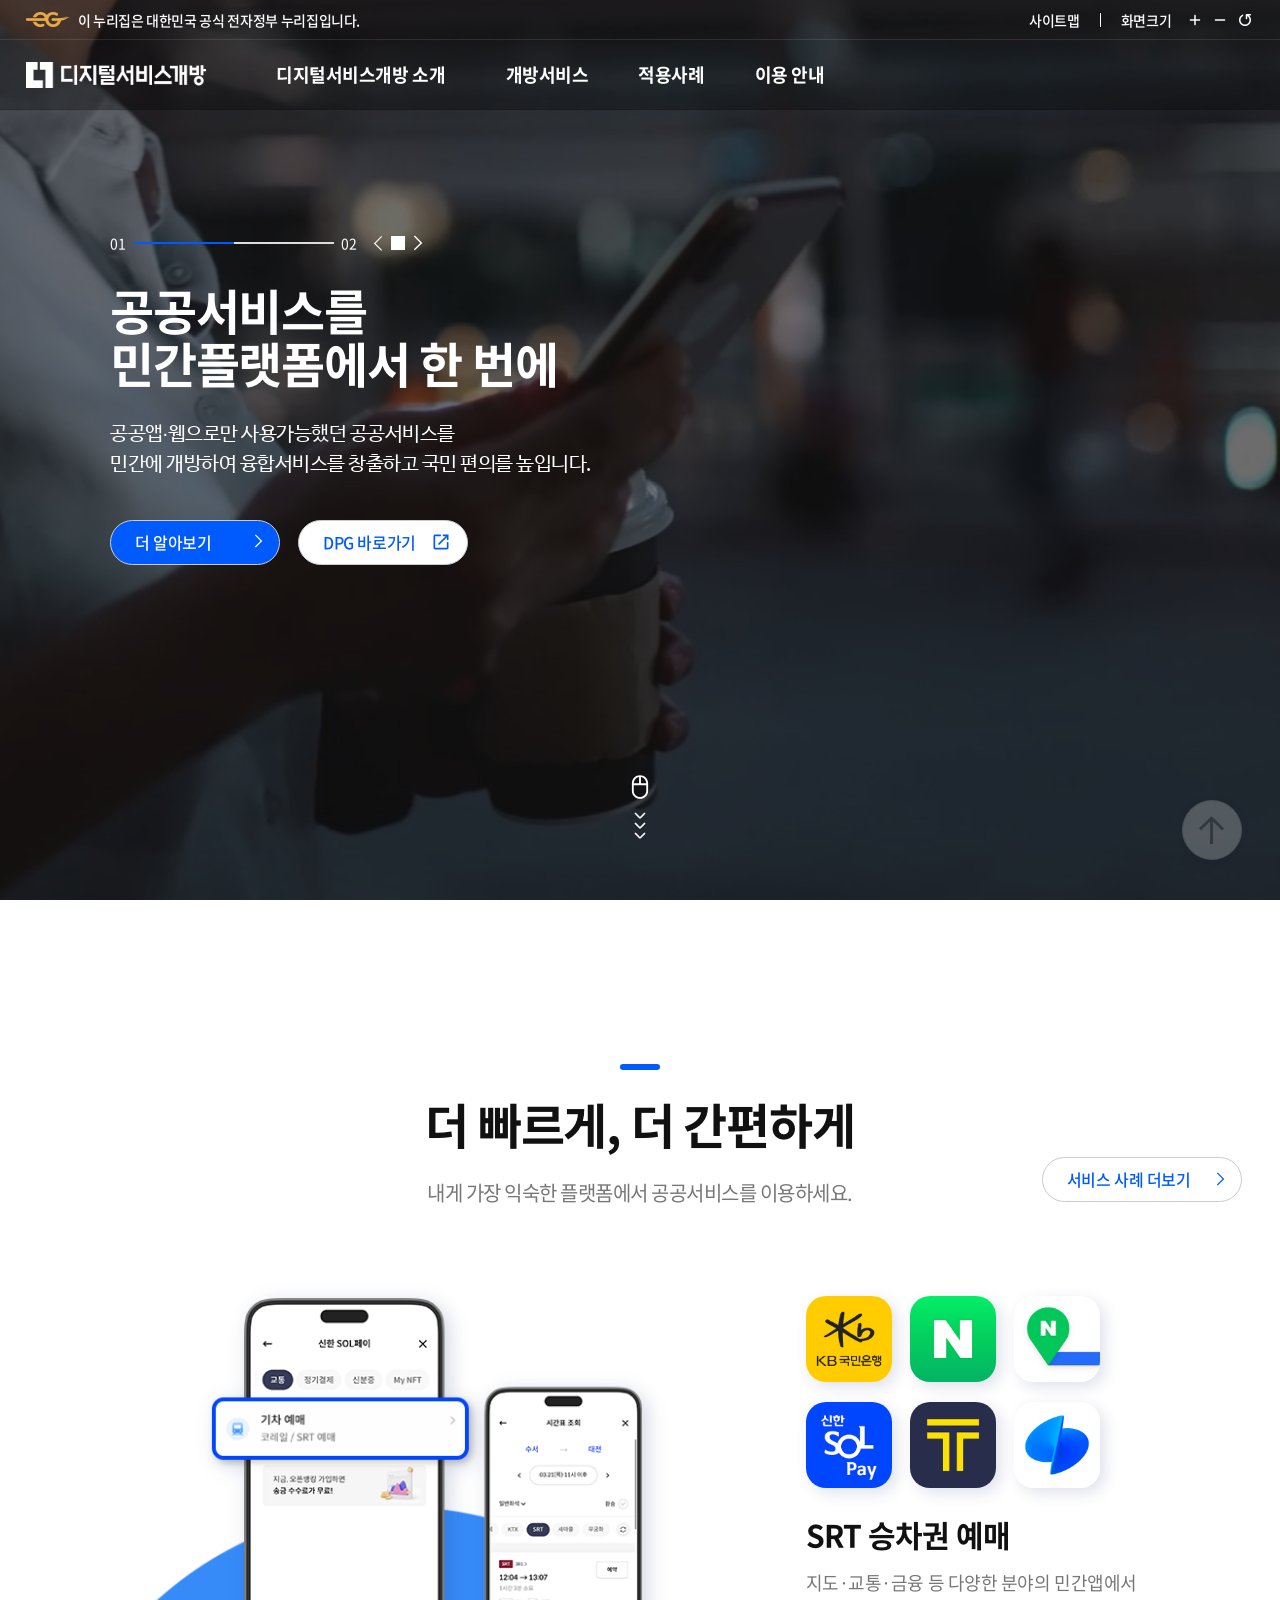
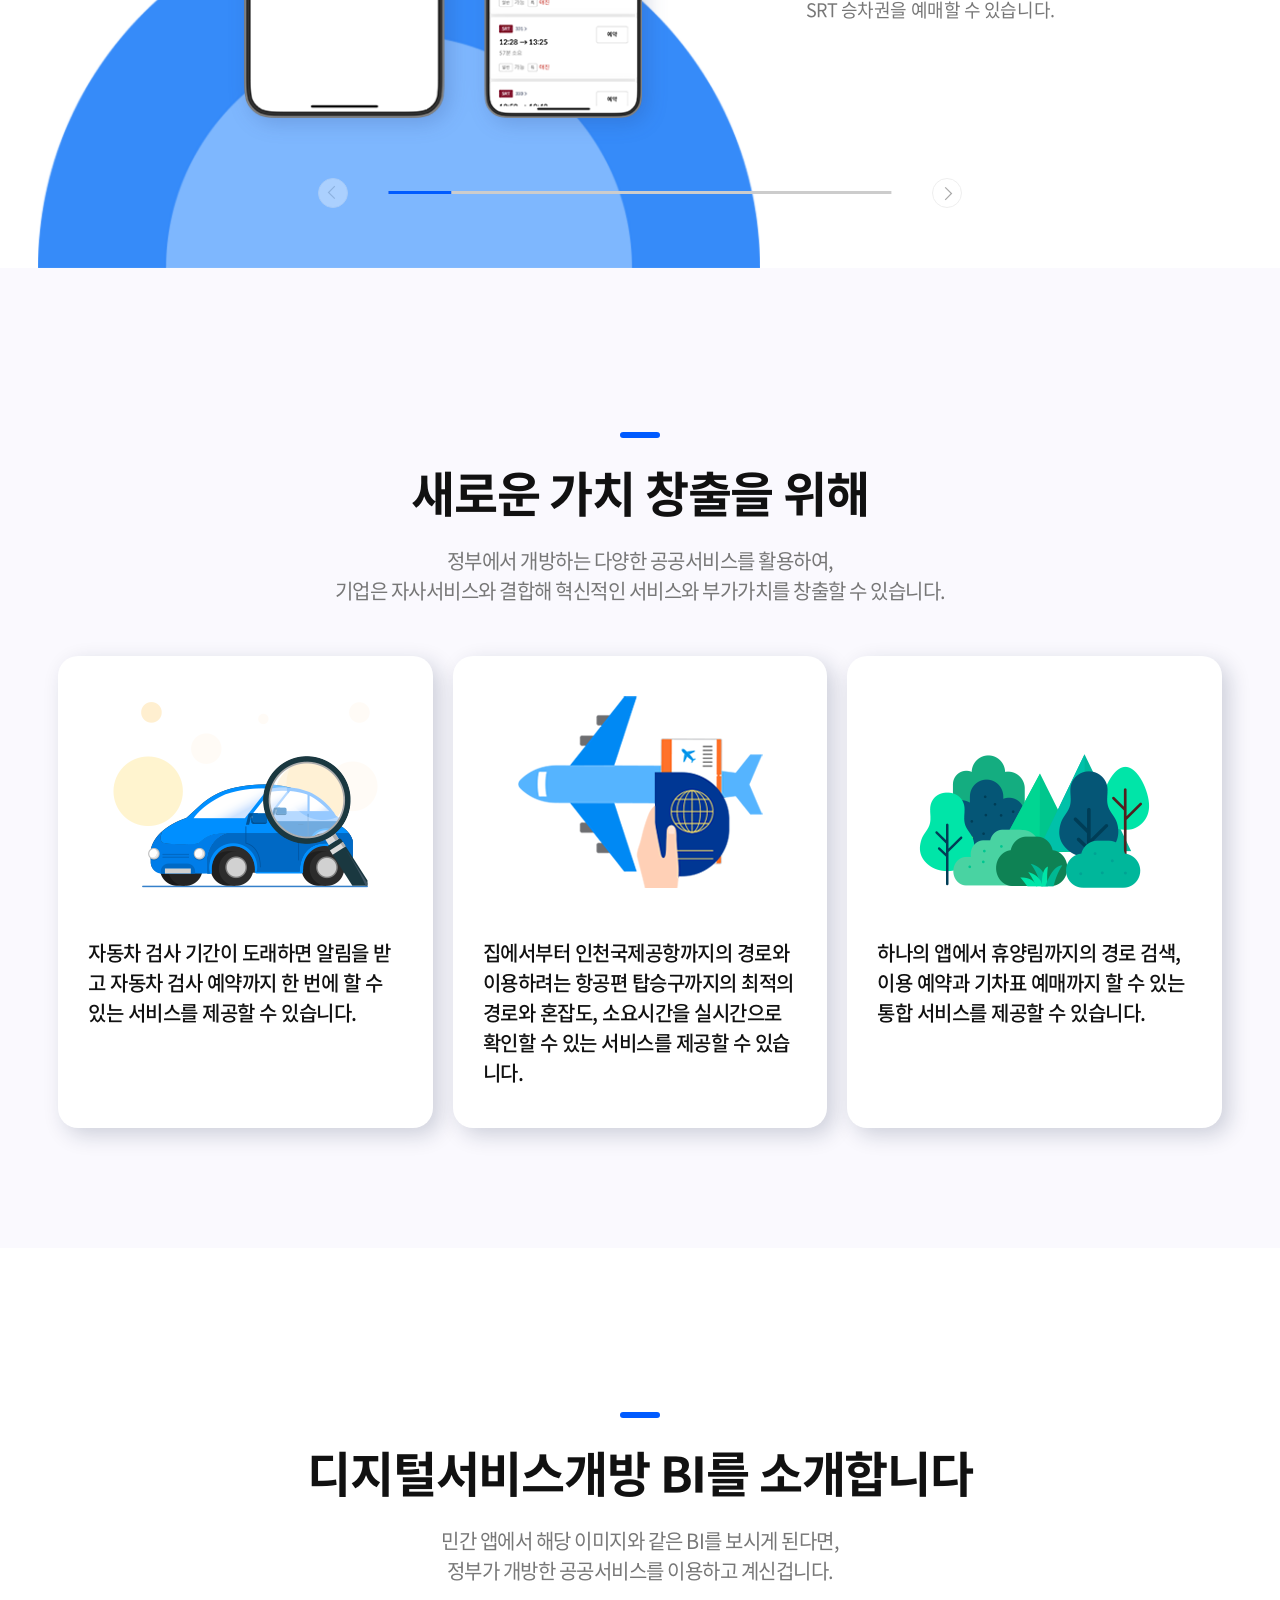
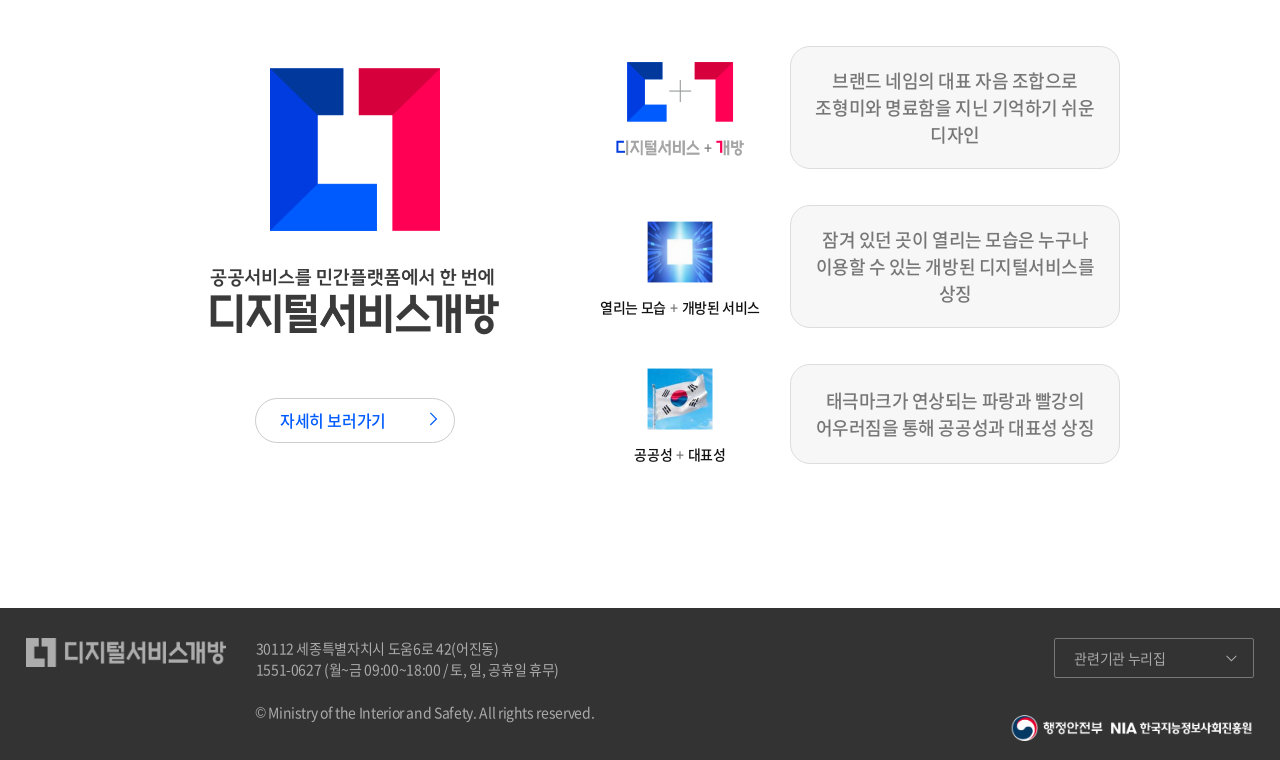
==== public/html/00_대외홍보포털_메인.html @ 91b24621 "2" ====
<!DOCTYPE html>
<html lang="ko">

<head>
    <meta charset="UTF-8" />
    <meta name="viewport" content="width=device-width, initial-scale=1.0,minimum-scale=1.0,maximum-scale=1.0,user-scalable=no" />
    <title>디지털서비스개방 메인</title>

    <!-- CSS -->
    <link rel="stylesheet" type="text/css" href="../css/swiper-5.4.3.css">
    <link rel="stylesheet" type="text/css" href="../css/aos.css">
    <link rel="stylesheet" type="text/css" href="../css/fontset.css" />
    <link rel="stylesheet" type="text/css" href="../css/base.css" />
    <link rel="stylesheet" type="text/css" href="../css/nav.css" />
    <link rel="stylesheet" type="text/css" href="../css/style.css" />
    <link rel="stylesheet" type="text/css" href="../css/layout.css" />
    <link rel="stylesheet" type="text/css" href="../css/main.css" />

    <!-- 파비콘 적용 -->
    <link rel="apple-touch-icon" sizes="57x57" href="../img/favicon/apple-icon-57x57.png">
    <link rel="apple-touch-icon" sizes="60x60" href="../img/favicon/apple-icon-60x60.png">
    <link rel="apple-touch-icon" sizes="72x72" href="../img/favicon/apple-icon-72x72.png">
    <link rel="apple-touch-icon" sizes="76x76" href="../img/favicon/apple-icon-76x76.png">
    <link rel="apple-touch-icon" sizes="114x114" href="../img/favicon/apple-icon-114x114.png">
    <link rel="apple-touch-icon" sizes="120x120" href="../img/favicon/apple-icon-120x120.png">
    <link rel="apple-touch-icon" sizes="144x144" href="../img/favicon/apple-icon-144x144.png">
    <link rel="apple-touch-icon" sizes="152x152" href="../img/favicon/apple-icon-152x152.png">
    <link rel="apple-touch-icon" sizes="180x180" href="../img/favicon/apple-icon-180x180.png">
    <link rel="icon" type="image/png" sizes="192x192" href="../img/favicon/android-icon-192x192.png">
    <link rel="icon" type="image/png" sizes="32x32" href="../img/favicon/favicon-32x32.png">
    <link rel="icon" type="image/png" sizes="96x96" href="../img/favicon/favicon-96x96.png">
    <link rel="icon" type="image/png" sizes="16x16" href="../img/favicon/favicon-16x16.png">
    <link rel="manifest" href="../img/favicon//manifest.json">
    <meta name="msapplication-TileColor" content="#ffffff">
    <meta name="msapplication-TileImage" content="../img/favicon/ms-icon-144x144.png">
    <meta name="theme-color" content="#ffffff">

    <!-- JS -->
    <script src="../js/jquery-3.6.3/jquery.min.js"></script>
    <script src="../js/swiper-5.4.3.min.js"></script>
    <script src="https://www.youtube.com/iframe_api"></script>
    <script src="../js/aos.js"></script>
    <script src="../js/nav.js"></script>
    <script src="../js/app.js"></script>
    <script src="../js/service.js"></script>
</head>

<body>
    <div id="wrapper" class="wrapper">
        <!-- 바로가기 메뉴 -->
        <nav id="skip"></nav>
        <!-- 헤더 GNB -->
        <header id="header" class="header main_header"></header>
        <!-- 본문 콘텐츠 시작 -->
        <main id="page_main" class="page_main">
            <div id="content" class="content">
                <!-- 메인 비주얼 영역 -->
                <section class="section main_visual" id="main_visual">
                    <h1 class="sr_only">메인 비주얼 영역</h1>

                    <div class="swiper swiper_main_visual">
                        <!-- 모든 슬라이드 삽입 문구가 같을 경우 -->
                        <div class="inner main_visual_inner">
                            <article>
                                <h2>공공서비스를 <br>민간플랫폼에서 한 번에</h2>
                                <p>공공앱∙웹으로만 사용가능했던 공공서비스를<br>민간에 개방하여 융합서비스를 창출하고 <br class="block_480"> 국민 편의를 높입니다.</p>
                                <div class="wrap_btn">
                                    <a href="01_디지털서비스개방소개_정책소개.html" target="_self" class="btn_action filled_brand_lined link_in_white" title="디지털서비스개방 정책 소개 페이지로 이동">더 알아보기</a>
                                    <a href="https://dpg.go.kr/DPG/main/index.do" target="_blank" class="btn_action filled_white_lined link_out_blue" title="새 창 열림- 디지털플랫폼정부위원회 누리집으로 외부 이동">DPG 바로가기</a>
                                </div>
                                <!-- 슬라이드 자동재생, 일시정지 버튼 -->
                                <div class="slide_controller">
                                    <div class="controller_btns">
                                        <div class="controller_btn_item controller_box_state">
                                            <span class="swiper-pagination-current">01</span>
                                            <div class="swiper-pagination"></div>
                                            <span class="swiper-pagination-total">02</span>
                                        </div>
                                        <div class="controller_btn_item controller_box_btn">
                                            <button type="button" class="controller_btn_prev" title="슬라이드 이전 보기"></button>
                                            <button type="button" id="controller_btn_play" class="controller_btn_play" title="슬라이드 재생"></button>
                                            <button type="button" id="controller_btn_pause" class="controller_btn_pause" title="슬라이드 일시정지"></button>
                                            <button type="button" class="controller_btn_next" title="슬라이드 다음 보기"></button>
                                        </div>
                                    </div>
                                    <button type="button" class="swiper-button-next" title="슬라이드 다음 보기"></button>
                                    <button type="button" class="swiper-button-prev" title="슬라이드 이전 보기"></button>
                                </div>
                            </article>
                        </div>
                        <div class="swiper-container">
                            <div class="swiper-wrapper">
                                <div class="swiper-slide" data-swiper-autoplay="16230">
                                    <div class="slide_inner">
                                        <!-- <video class="video" data-autoplay src="https://ak.picdn.net/shutterstock/videos/1052687960/preview/stock-footage-beautiful-gold-shimmering-particles-with-lens-flare-on-black-background-in-slow-motion-d.webm" autoplay loop muted playsinline poster="../img/main/bg_main_visual_01.png"></video> -->
                                        <video class="video none_768" data-autoplay src="../img/video/main_video_03.mp4" autoplay loop muted playsinline poster="../img/main/bg_main_visual_01.png"></video>
                                        <video class="video block_768" data-autoplay src="../img/video/main_mobile_03.mp4" autoplay loop muted playsinline poster="../img/main/bg_main_visual_m_01.png"></video>
                                    </div>
                                </div>
                                <div class="swiper-slide" data-swiper-autoplay="5000">
                                    <div class="slide_inner">
                                        <div class="inner">
                                            <article class="sub_text">
                                                <div>
                                                    <h2>23. 6. 27. (화)</h2>
                                                    <h3>선도서비스 개통식 SRT 수서역사</h3>
                                                </div>
                                            </article>
                                            <div class="wrap_img">
                                                <img src="../img/main/bg_main_visual_02.png" alt="">
                                            </div>
                                        </div>
                                    </div>
                                </div>
                                <!-- <div class="swiper-slide" data-swiper-autoplay="18500">
                                        <div class="slide_inner">
                                                <video class="video none_768" data-autoplay src="../img/video/main_video_01.mp4" autoplay loop muted playsinline poster="../img/main/bg_main_visual_03.png"></video>
                                                <video class="video block_768" data-autoplay src="../img/video/main_mobile_01.mp4" autoplay loop muted playsinline poster="../img/main/bg_main_visual_m_03.png"></video>
                                        </div>
                                </div> -->
                            </div>
                        </div>
                        <!-- 페이지 아래로 이동 버튼 -->
                        <div class="scroll_down">
                            <a class="scroll_down_btn" href="#section_app" title="페이지 아래로 이동">
                                <div class="scroll_motion_frame">
                                    <div class="scroll_mouse"></div>
                                    <div class="arrow_move">
                                        <span></span>
                                        <span></span>
                                        <span></span>
                                    </div>
                                </div>
                            </a>
                        </div>
                    </div>
                </section>
                <!-- 최신적용사례 소개 영역 -->
                <section id="section_app" class="section_app">
                    <div class="inner" data-aos="fade-up">
                        <div class="wrap_section_title">
                            <div class="wrap_title_text">
                                <h4>더 빠르게, 더 간편하게</h4>
                                <p>내게 가장 익숙한 플랫폼에서 공공서비스를 이용하세요.</p>
                            </div>
                            <a href="03_적용사례_서비스별 사례_KTX승차권 예매.html" target="_self" class="btn_action filled_white_lined link_in_blue" title="서비스 사례 소개 페이지로 이동">서비스 사례 더보기</a>
                        </div>
                        <div class="wrap_section_contents">
                            <div class="swiper swiper_main_contents01">
                                <div class="swiper-wrapper">
                                    <!-- SRT 승차권 예매 -->
                                    <div class="swiper-slide slide_con01">
                                        <article>
                                            <div class="wrap_txt">
                                                <div class="logo_group multiple_3col">
                                                    <div class="wrap_app_logo">
                                                        <img src="../img/app_logo/app_kbstarbank.png" alt="KB스타뱅킹 앱 로고">
                                                    </div>
                                                    <div class="wrap_app_logo">
                                                        <img src="../img/app_logo/app_naver.png" alt="네이버 앱 로고">
                                                    </div>
                                                    <div class="wrap_app_logo">
                                                        <img src="../img/app_logo/app_navermap.png" alt="네이버 지도 앱 로고">
                                                    </div>
                                                    <div class="wrap_app_logo">
                                                        <img src="../img/app_logo/app_shinhansolpay.png" alt="신한SOL페이 앱 로고">
                                                    </div>
                                                    <div class="wrap_app_logo">
                                                        <img src="../img/app_logo/app_kakaot.png" alt="카카오 T 앱 로고">
                                                    </div>
                                                    <div class="wrap_app_logo">
                                                        <img src="../img/app_logo/app_toss.png" alt="토스 앱 로고">
                                                    </div>
                                                </div>
                                                <h5>SRT 승차권 예매</h5>
                                                <p>지도·교통·금융 등 다양한 분야의 민간앱에서 <br /> SRT 승차권을 예매할 수 있습니다.</p>
                                                <!-- <a href="03_적용사례_서비스별 사례_SRT승차권 예매.html" target="_self" id="btn_to_srt_shsol" class="btn_action filled_brand link_in_white only_pc" title="SRT 승차권 예매 서비스 사례 소개 페이지로 이동">상세히 알아보기</a> -->
                                            </div>
                                            <div class="wrap_img">
                                                <div class="img_wrap_box">
                                                    <img src="../img/main/app_shsol.png" alt="모바일 신한SOL페이 앱에서 기차 예매 메뉴를 클릭하여 SRT를 예약하는 과정의 화면 스크린샷 이미지입니다">
                                                </div>
                                                <!-- <a href="03_적용사례_서비스별 사례_SRT승차권 예매.html" target="_self" id="mo_btn_to_srt_shsol" class="btn_action filled_brand link_in_white only_mob" title="SRT 승차권 예매 서비스 사례 소개 페이지로 이동">상세히 알아보기</a> -->
                                            </div>
                                        </article>
                                    </div>
                                    <!-- 자동차 검사 예약 -->
                                    <div class="swiper-slide slide_con05">
                                        <article>
                                            <div class="wrap_txt">
                                                <div class="logo_group multiple_3col">
                                                    <div class="wrap_app_logo">
                                                        <img src="../img/app_logo/app_kbstarbank.png" alt="KB스타뱅킹 앱 로고">
                                                    </div>
                                                    <div class="wrap_app_logo">
                                                        <img src="../img/app_logo/app_naver.png" alt="네이버 앱 로고">
                                                    </div>
                                                    <div class="wrap_app_logo">
                                                        <img src="../img/app_logo/app_navermap.png" alt="네이버 지도 앱 로고">
                                                    </div>
                                                    <div class="wrap_app_logo">
                                                        <img src="../img/app_logo/app_shinhanmycar.png" alt="신한 마이카 앱 로고">
                                                    </div>
                                                    <div class="wrap_app_logo">
                                                        <img src="../img/app_logo/app_kakaot.png" alt="카카오 T 앱 로고">
                                                    </div>
                                                    <div class="wrap_app_logo">
                                                        <img src="../img/app_logo/app_toss.png" alt="토스 앱 로고">
                                                    </div>
                                                </div>
                                                <h5>자동차 검사 예약</h5>
                                                <p>검사 기간 사전 알림, 가까운 검사소 예약은 물론 <br /> 검사 당일에는 위치 정보도 안내해 줍니다.</p>
                                                <!-- <a href="03_적용사례_서비스별 사례_자동차 검사 예약.html" target="_self" id="btn_to_carcheck_toss" class="btn_action filled_brand link_in_white only_pc" title="자동차 검사 예약 서비스 사례 소개 페이지로 이동">상세히 알아보기</a> -->
                                            </div>
                                            <div class="wrap_img">
                                                <div class="img_wrap_box">
                                                    <img src="../img/main/app_toss.png" alt="모바일 토스앱에서 자동차검사 예약 메뉴를 검색해 선택하는 과정의 화면 스크린샷 이미지입니다">
                                                </div>
                                                <!-- <a href="03_적용사례_서비스별 사례_자동차 검사 예약.html" target="_self" id="mo_btn_to_carcheck_toss" class="btn_action filled_brand link_in_white only_mob" title="자동차 검사 예약 서비스 사례 소개 페이지로 이동">상세히 알아보기</a> -->
                                            </div>
                                        </article>
                                    </div>
                                    <!-- 국립수목원 예약 -->
                                    <div class="swiper-slide slide_con02">
                                        <article>
                                            <div class="wrap_txt">
                                                <div class="logo_group multiple_2col">
                                                    <div class="wrap_app_logo">
                                                        <img src="../img/app_logo/app_kbpay.png" alt="KB Pay 앱 로고">
                                                    </div>
                                                    <div class="wrap_app_logo">
                                                        <img src="../img/app_logo/app_kbstarbank.png" alt="KB스타뱅킹 앱 로고">
                                                    </div>
                                                    <div class="wrap_app_logo">
                                                        <img src="../img/app_logo/app_naver.png" alt="네이버 앱 로고">
                                                    </div>
                                                    <div class="wrap_app_logo">
                                                        <img src="../img/app_logo/app_navermap.png" alt="네이버 지도 앱 로고">
                                                    </div>
                                                </div>
                                                <h5>국립수목원 예약</h5>
                                                <p>수목원에 대한 리뷰나 요금 정보 등을 알아본 후 <br /> 즉시 예약이 가능합니다.</p>
                                                <!-- <a href="03_적용사례_서비스별 사례_국립수목원 예약.html" target="_self" id="btn_to_ntArbor_naverbook" class="btn_action filled_brand link_in_white only_pc" title="국립수목원 예약 서비스 사례 소개 페이지로 이동">상세히 알아보기</a> -->
                                            </div>
                                            <div class="wrap_img">
                                                <div class="img_wrap_box">
                                                    <img src="../img/main/app_naverBook.png" alt="모바일 네이버 지도앱에서 여행 경로를 검색하여, 국립수목원 이용을 예약하는 과정의 화면 스크린샷 이미지입니다">
                                                </div>
                                                <!-- <a href="03_적용사례_서비스별 사례_국립수목원 예약.html" target="_self" id="mo_btn_to_ntArbor_naverbook" class="btn_action filled_brand link_in_white only_mob" title="국립수목원 예약 서비스 사례 소개 페이지로 이동">상세히 알아보기</a> -->
                                            </div>
                                        </article>
                                    </div>
                                    <!-- 세종·백두대간수목원 예약 -->
                                    <div class="swiper-slide slide_con03">
                                        <article>
                                            <div class="wrap_txt">
                                                <div class="logo_group under_two">
                                                    <div class="wrap_app_logo">
                                                        <img src="../img/app_logo/app_kbpay.png" alt="KB Pay 앱 로고">
                                                    </div>
                                                    <div class="wrap_app_logo">
                                                        <img src="../img/app_logo/app_kbstarbank.png" alt="KB스타뱅킹 앱 로고">
                                                    </div>
                                                </div>
                                                <h5>세종·백두대간수목원 예약</h5>
                                                <p>수목원 입장은 물론 다양한 교육, 해설, 숙박<br /> 프로그램도 바로 예약할 수 있습니다.</p>
                                                <!-- <a href="03_적용사례_서비스별 사례_세종·백두대간 수목원 예약.html" target="_self" id="btn_to_sjbdarboretum_kbpay" class="btn_action filled_brand link_in_white only_pc" title="세종·백두대간 수목원 예약 서비스 사례 소개 페이지로 이동">상세히 알아보기</a> -->
                                            </div>
                                            <div class="wrap_img">
                                                <div class="img_wrap_box">
                                                    <img src="../img/main/app_kbpay.png" alt="모바일 KB Pay 앱에서 국립수목원 예약 메뉴를 검색해 국립 백두대간 수목원 이용을 예약하는 과정의 화면 스크린샷 이미지입니다">
                                                </div>
                                                <!-- <a href="03_적용사례_서비스별 사례_세종·백두대간 수목원 예약.html" target="_self" id="mo_btn_to_sjbdarboretum_kbpay" class="btn_action filled_brand link_in_white only_mob" title="세종·백두대간 수목원 예약 서비스 사례 소개 페이지로 이동">상세히 알아보기</a> -->
                                            </div>
                                        </article>
                                    </div>
                                    <!-- 인천국제공항 지도 서비스 -->
                                    <div class="swiper-slide slide_con04">
                                        <article>
                                            <div class="wrap_txt">
                                                <div class="logo_group under_two">
                                                    <div class="wrap_app_logo">
                                                        <img src="../img/app_logo/app_kbstarbank.png" alt="KB스타뱅킹 앱 로고">
                                                    </div>
                                                </div>
                                                <h5>인천국제공항 지도 서비스</h5>
                                                <p>인천공항까지뿐 아니라
                                                    이용 항공편의 탑승구까지 <br class="block_1024" />
                                                    최적의 경로와 소요시간을 알려줍니다.</p>
                                                <!-- <a href="03_적용사례_서비스별 사례_인천공항 지도 서비스.html" target="_self" id="btn_to_hta_kbstarbanking" class="btn_action filled_brand link_in_white only_pc" title="인천공항 지도 서비스 서비스 사례 소개 페이지로 이동">상세히 알아보기</a> -->
                                            </div>
                                            <div class="wrap_img">
                                                <div class="img_wrap_box">
                                                    <img src="../img/main/app_starbank_airport.png" alt="모바일 KB스타뱅킹 앱에서 패스트 인천공항 메뉴를 검색해 출발지부터 비행기 탑승구까지 가는 경로와 시간을 검색하는 과정의 화면 스크린샷 이미지입니다">
                                                </div>
                                                <!-- <a href="03_적용사례_서비스별 사례_인천공항 지도 서비스.html" target="_self" id="mo_btn_to_hta_kbstarbanking" class="btn_action filled_brand link_in_white only_mob" title="인천공항 지도 서비스 서비스 사례 소개 페이지로 이동">상세히 알아보기</a> -->
                                            </div>
                                        </article>
                                    </div>
                                    <!-- KTX 승차권 예매 -->
                                    <div class="swiper-slide slide_con06">
                                        <article>
                                            <div class="wrap_txt">
                                                <div class="logo_group multiple_3col">
                                                    <div class="wrap_app_logo">
                                                        <img src="../img/app_logo/app_kbstarbank.png" alt="KB스타뱅킹 앱 로고">
                                                    </div>
                                                    <div class="wrap_app_logo">
                                                        <img src="../img/app_logo/app_naver.png" alt="네이버 앱 로고">
                                                    </div>
                                                    <div class="wrap_app_logo">
                                                        <img src="../img/app_logo/app_navermap.png" alt="네이버 지도 앱 로고">
                                                    </div>
                                                    <div class="wrap_app_logo">
                                                        <img src="../img/app_logo/app_shinhansolpay.png" alt="신한SOL페이 앱 로고">
                                                    </div>
                                                    <div class="wrap_app_logo">
                                                        <img src="../img/app_logo/app_kakaot.png" alt="카카오 T 앱 로고">
                                                    </div>
                                                    <div class="wrap_app_logo">
                                                        <img src="../img/app_logo/app_toss.png" alt="토스 앱 로고">
                                                    </div>
                                                </div>
                                                <h5>KTX 승차권 예매</h5>
                                                <p>지도·교통·금융 등 다양한 분야의 민간앱에서 <br /> KTX 승차권을 예매할 수 있습니다.</p>
                                                <!-- <a href="03_적용사례_서비스별 사례_KTX승차권 예매.html" target="_self" id="btn_to_hta_kbstarbanking" class="btn_action filled_brand link_in_white only_pc" title="한국철도공사 승차권 예매 서비스 사례 소개 페이지로 이동">상세히 알아보기</a> -->
                                            </div>
                                            <div class="wrap_img">
                                                <div class="img_wrap_box">
                                                    <img src="../img/main/app_kakaot.png" alt="모바일 카카오 T 앱에서 코레일의 기차표 예매를 할 수 있는 메뉴의 스크린샷 이미지입니다">
                                                </div>
                                                <!-- <a href="03_적용사례_서비스별 사례_KTX승차권 예매.html" target="_self" id="mo_btn_to_hta_kbstarbanking" class="btn_action filled_brand link_in_white only_mob" title="한국철도공사 승차권 예매 서비스 사례 소개 페이지로 이동">상세히 알아보기</a> -->
                                            </div>
                                        </article>
                                    </div>
                                    <!-- 국립자연휴양림 예약 -->
                                    <div class="swiper-slide slide_con07">
                                        <article>
                                            <div class="wrap_txt">
                                                <div class="logo_group under_two">
                                                    <div class="wrap_app_logo">
                                                        <img src="../img/app_logo/app_kbstarbank.png" alt="KB스타뱅킹 앱 로고">
                                                    </div>
                                                </div>
                                                <h5>국립자연휴양림 예약</h5>
                                                <p>전국 국립자연휴양림의 시설정보,
                                                    예약현황 등을 <br />한 눈에 비교하고
                                                    바로 예약할 수 있습니다.</p>
                                                <!-- <a href="03_적용사례_서비스별 사례_휴양림 예약.html" target="_self" id="btn_to_forest_kbstarbanking" class="btn_action filled_brand link_in_white only_pc" title="휴양림 예약 서비스 사례 소개 페이지로 이동">상세히 알아보기</a> -->
                                            </div>
                                            <div class="wrap_img">
                                                <div class="img_wrap_box">
                                                    <img src="../img/main/app_starbank_forest.png" alt="모바일 KB스타뱅킹 앱에서 휴양림 예약 메뉴를 검색해 휴양림 이용을 예약하는 과정의 화면 스크린샷 이미지입니다">
                                                </div>
                                                <!-- <a href="03_적용사례_서비스별 사례_휴양림 예약.html" target="_self" id="mo_btn_to_forest_kbstarbanking" class="btn_action filled_brand link_in_white only_mob" title="휴양림 예약 서비스 사례 소개 페이지로 이동">상세히 알아보기</a> -->
                                            </div>
                                        </article>
                                    </div>
                                    <!-- 문화누리카드 이용 -->
                                    <div class="swiper-slide slide_con04">
                                        <article>
                                            <div class="wrap_txt">
                                                <div class="logo_group under_two">
                                                    <div class="wrap_app_logo">
                                                        <img src="../img/app_logo/app_naverpay.png" alt="네이버 페이 앱 로고">
                                                    </div>
                                                </div>
                                                <h5>문화누리카드 이용</h5>
                                                <p>문화 예술과 여행, 체육의 다양한 분야에서
                                                    <br /> 간편하게 문화누리카드를 사용할 수 있습니다.
                                                </p>
                                                <!-- <a href="03_적용사례_서비스별 사례_문화누리카드이용.html" target="_self" id="btn_to_mnuriApi_naverPay" class="btn_action filled_brand link_in_white only_pc" title="문화누리카드 이용 서비스 사례 소개 페이지로 이동">상세히 알아보기</a> -->
                                            </div>
                                            <div class="wrap_img">
                                                <div class="img_wrap_box">
                                                    <img src="../img/main/app_naverPay.png" alt="네이버 페이 앱에 문화누리카드를 등록하여 현장결제 때 문화누리카드로 결제하는 화면 스크린샷 이미지입니다">
                                                </div>
                                                <!-- <a href="03_적용사례_서비스별 사례_문화누리카드이용.html" target="_self" id="mo_btn_to_mnuriApi_naverPay" class="btn_action filled_brand link_in_white only_mob" title="문화누리카드 이용 서비스 사례 소개 페이지로 이동">상세히 알아보기</a> -->
                                            </div>
                                        </article>
                                    </div>
                                </div>
                                <div class="swiper-pagination swiper-pagination-progressbar"></div>

                                <!-- 스와이퍼 컨트롤러 -->
                                <button type="button" class="swiper-button-prev" title="슬라이드 이전 보기"></button>
                                <button type="button" class="swiper-button-next" title="슬라이드 다음 보기"></button>
                            </div>

                        </div>
                </section>
                <!-- 서비스 적용 예시 소개 화면 -->
                <section id="section_example" class="section_example">
                    <div class="inner" data-aos="fade-up">
                        <div class="wrap_section_title">
                            <div class="wrap_title_text">
                                <h4>새로운 가치 창출을 위해</h4>
                                <p>정부에서 개방하는 다양한 공공서비스를 활용하여, <br> 기업은 자사서비스와 결합해 혁신적인 서비스와 부가가치를 창출할 수 있습니다.</p>
                            </div>
                        </div>
                        <div class="wrap_section_contents">
                            <div>
                                <div class="wrap_img">
                                    <img src="../img/main/section_example01.png" alt="">
                                </div>
                                <p>자동차 검사 기간이 도래하면 알림을 받고 자동차 검사 예약까지 한 번에 할 수 있는 서비스를 제공할 수 있습니다.</p>
                            </div>
                            <div>
                                <div class="wrap_img">
                                    <img src="../img/main/section_example02.png" alt="">
                                </div>
                                <p>집에서부터 인천국제공항까지의 경로와 이용하려는 항공편 탑승구까지의 최적의 경로와 혼잡도, 소요시간을 실시간으로 확인할 수 있는 서비스를 제공할 수 있습니다.</p>
                            </div>
                            <div>
                                <div class="wrap_img">
                                    <img src="../img/main/section_example03.png" alt="">
                                </div>
                                <p>하나의 앱에서 휴양림까지의 경로 검색, 이용 예약과 기차표 예매까지 할 수 있는 통합 서비스를 제공할 수 있습니다.</p>
                            </div>
                        </div>
                    </div>
                </section>
                <!-- BI 소개 영역 -->
                <section id="section_bi" class="section_bi">
                    <div class="inner" data-aos="fade-up">
                        <div class="wrap_section_title">
                            <div class="wrap_title_text">
                                <h4>디지털서비스개방 <br class="only_mob" /> BI를 소개합니다</h4>
                                <p>민간 앱에서 해당 이미지와 같은 BI를 보시게 된다면,<br> 정부가 개방한 공공서비스를 이용하고 계신겁니다.</p>
                            </div>
                        </div>
                        <div class="wrap_section_contents">
                            <div>
                                <div class="wrap_img">
                                    <img src="../img/logo/logo_symbol.png" alt="디지털서비스개방의 심볼 마크 이미지">
                                </div>
                                <div class="wrap_img">
                                    <img src="../img/logo/logo_logotype.png" alt="디지털서비스개방의 로고타이프 이미지. '공공서비스를 민간플랫폼에서 한 번에, 디지털서비스개방'">
                                </div>
                                <div class="wrap_btn only_pc">
                                    <a href="01_디지털서비스개방소개_BI소개.html" target="_self" class="btn_action filled_white_lined link_in_blue" title="디지털서비스개방 BI 소개 페이지로 이동">자세히 보러가기</a>
                                </div>
                            </div>
                            <div>
                                <div>
                                    <div>
                                        <div class="wrap_img">
                                            <img src="../img/main/bi_intro_01.png" alt="디지털서비스개방의 로고가 한글 ㄷ과 ㄱ의 모양에서 따온 것을 설명하는 이미지">
                                        </div>
                                        <div>
                                            <img src="../img/main/bi_intro_01_1.png" alt="디지털서비스개방의 ㄷ을 강조한 이미지">
                                            <span>+</span>
                                            <img src="../img/main/bi_intro_01_2.png" alt="디지털서비스개방의 ㄱ을 강조한 이미지">
                                        </div>
                                    </div>
                                    <p>브랜드 네임의 대표 자음 조합으로<br />조형미와 명료함을 지닌 기억하기 쉬운 디자인</p>
                                </div>
                                <div>
                                    <div>
                                        <div class="wrap_img">
                                            <img src="../img/main/bi_intro_02.png" alt="디지털서비스개방의 로고가 잠겨있던 것이 열리는 모습, 개방된 서비스를 형상화한 것을 설명하는 이미지">
                                        </div>
                                        <div>
                                            <p>열리는 모습</p>
                                            <span>+</span>
                                            <p>개방된 서비스</p>
                                        </div>
                                    </div>
                                    <p>잠겨 있던 곳이 열리는 모습은 누구나<br />이용할 수 있는 개방된 디지털서비스를 상징</p>
                                </div>
                                <div>
                                    <div>
                                        <div class="wrap_img">
                                            <img src="../img/main/bi_intro_03.png" alt="디지털서비스개방의 로고가 태극마크의 파랑과 빨강에서 따온 것을 설명하는 이미지">
                                        </div>
                                        <div>
                                            <p>공공성</p>
                                            <span>+</span>
                                            <p>대표성</p>
                                        </div>
                                    </div>
                                    <p>태극마크가 연상되는 파랑과 빨강의<br />어우러짐을 통해 공공성과 대표성 상징</p>
                                </div>
                            </div>
                            <div class="wrap_btn only_mob">
                                <a href="01_디지털서비스개방소개_BI소개.html" target="_self" class="btn_action filled_white_lined link_in_blue" title="디지털서비스개방 BI 소개 페이지로 이동">자세히 보러가기</a>
                            </div>
                        </div>
                    </div>
                </section>
            </div>
        </main>
        <!-- 본문 콘텐츠 끝-->
        <!-- 탑버튼 -->
        <div id="top_btn" class="tBtn top_btn"></div>
        <!-- 푸터 -->
        <footer id="footer" class="footer"></footer>

    </div>

    <!-- 팝업 배경 dim 처리 -->
    <div class="popup_mask"></div>

    <!-- 팝업 본문 :  콘텐츠 준비중 알림 팝업 -->
    <div class="prepare_alertPop"></div>

    <script>
        AOS.init();

        // 메인 비주얼 슬라이드
        var visualSwiper = new Swiper('.main_visual .swiper-container', {
            loop: true,
            slidesPerView: 1,
            observer: true, // tab 키로 링크 전환 가능 
            observeParents: true,
            speed: 500,
            // simulateTouch: false,
            autoplay: {
                // delays: [162300, 5000, 185000], // 1번 동영상 길이, 2번 동영상 길이, 
                delay: 500,
                waitForTransition: false,
                disableOnInteraction: false, // 
            },

            pagination: {
                el: ".main_visual .swiper-pagination",
                type: "progressbar",
                clickable: true,
            },
            navigation: {
                prevEl: ".main_visual .controller_btn_prev",
                nextEl: ".main_visual .controller_btn_next",
            },

            on: {
                slideChange: function(swiper) {
                    // 현재 슬라이드에 애니메이션 클래스 추가
                    $('.swiper-slide').removeClass('zooming');
                    // // currentVideo.addClass('zooming');
                },
            },

            // 웹접근성  추가
            // Enable keyboard navigation
            keyboard: {
                enabled: true,
            },
            // Enable ARIA support
            a11y: {
                prevSlideMessage: '이전 슬라이드',
                nextSlideMessage: '다음 슬라이드',
                firstSlideMessage: '처음 슬라이드',
                lastSlideMessage: '마지막 슬라이드',
            },

        });

        /* GET ALL VIDEOS */
        var sliderVideos = $('.main_visual .swiper-slide video');

        /* SWIPER API - Event will be fired after animation to other slide (next or previous) */
        visualSwiper.on('slideChange', function() {
            // console.log('slide changed');

            sliderVideos.each(function(index) {
                this.currentTime = 0;
            });

            /* SWIPER GET CURRENT AND PREV SLIDE (AND VIDEO INSIDE) */
            var prevVideo = $('[data-swiper-slide-index=' + this.previousIndex + ']').find('video');
            var currentVideo = $('[data-swiper-slide-index=' + this.realIndex + ']').find('video');

            prevVideo.trigger('pause');
            prevVideo.each(function() {
                // Check if the device is iOS
                if (/iPad|iPhone|iPod/.test(navigator.platform)) {
                    // Set the current time to the current time to simulate a pause effect on iOS
                    this.currentTime = 0;
                } else {
                    // Pause the video on other platforms
                    this.pause();
                }
            });
            // // Stop the previous video on all platforms
            // prevVideo.each(function() {
            //     // Pause the video
            //     this.pause();
            // });
            currentVideo.trigger('play');

            /* SWIPER GET CURRENT AND PREV SLIDE (AND VIDEO INSIDE) */
            // var prevSlide = $('[data-swiper-slide-index=' + this.previousIndex + ']');
            var currentSlide = $('[data-swiper-slide-index=' + this.realIndex + ']');
            currentSlide.addClass('zooming');

        });

        // 슬라이드 정지/재생
        $('.main_visual .controller_btn_play').hide();
        $('.main_visual .controller_btn_pause').on('click', function() {
            visualSwiper.autoplay.stop();
            $('.main_visual .controller_btn_play').show();
            $(this).hide();
        });
        $('.main_visual .controller_btn_play').on('click', function() {
            visualSwiper.autoplay.start();
            $('.main_visual .controller_btn_pause').show();
            $(this).hide();
        });

        // 마우스 호버 시 슬라이드 일시정지 
        /*            $(".main_visual .swiper_main_visual").hover(function() {
                                        mainVisualSwiper.autoplay.stop();
                                }, function() {
                                        mainVisualSwiper.autoplay.start();            
                                });
        */

        /* 서비스 사례(더 빠르게, 더 간편하게) 소개 슬라이드 */
        var mainConSwiper01 = new Swiper(".section_app .swiper", {
            spaceBetween: 0,
            slidesPerView: 1,
            initialSlide: 0, // 첫 번째 슬라이드를 초기 슬라이드로 설정
            observer: true, // tab 키로 링크 전환 가능 
            observeParents: true, // 부모 요소의 변화를 감지
            centeredSlides: true,
            loop: false,
            // loop: true,
            parallax: true,
            pagination: {
                el: ".swiper-pagination",
                type: "progressbar",
                clickable: true,
            },
            navigation: {
                nextEl: ".section_app .swiper-button-next",
                prevEl: ".section_app .swiper-button-prev",
            },
            // 웹접근성  추가
            // Enable keyboard navigation
            keyboard: {
                enabled: true,
                // onlyInViewport: false,
            },
            // Enable ARIA support
            a11y: {
                prevSlideMessage: '이전 슬라이드',
                nextSlideMessage: '다음 슬라이드',
                firstSlideMessage: '처음 슬라이드',
                lastSlideMessage: '마지막 슬라이드',

            },
        });
    </script>
</body>

</html>
---- public/css/fontset.css ----
@font-face {
    font-family: "NotoSansBold";
    src:
        url(../fonts/NotoSansKR-Bold.woff2) format("woff2"),
        url(../fonts/NotoSansKR-Bold.woff) format("woff"),
        url(../fonts/NotoSansKR-Bold.otf) format("opentype");
    font-style: normal;
    font-weight: 700;
}

@font-face {
    font-family: "NotoSansMedium";
    src:
        url(../fonts/NotoSansKR-Medium.woff2) format("woff2"),
        url(../fonts/NotoSansKR-Medium.woff) format("woff"),
        url(../fonts/NotoSansKR-Medium.otf) format("opentype");
    font-style: normal;
    font-weight: 500;
}

@font-face {
    font-family: "NotoSansRegular";
    src:
        url(../fonts/NotoSansKR-Regular.woff2) format("woff2"),
        url(../fonts/NotoSansKR-Regular.woff) format("woff"),
        url(../fonts/NotoSansKR-Regular.otf) format("opentype");
    font-style: normal;
    font-weight: 400;
}

/* @font-face {
    font-family: "NotoSansLight";
    src:
        url(../fonts/NotoSansKR-Light.woff2) format("woff2"),
        url(../fonts/NotoSansKR-Light.woff) format("woff"),
        url(../fonts/NotoSansKR-Light.otf) format("opentype");
    font-style: normal;
    font-weight: 300;
} */


@font-face {
    font-family: "NanumBarunGothic";
    src:
        url(../fonts/NanumBarunGothicSubset.woff2) format("woff2");
    font-style: normal;
    font-weight: normal;
}
---- public/css/base.css ----
n html,
body, div, span, applet, object, iframe, h1, h2, h3, h4, h5, h6, p, blockquote, pre, a, abbr, acronym, address, big, cite, code, del, dfn, em, img, ins, kbd, q, s, samp, small, strike, strong, sub, sup, tt, var, b, u, i, center, dl, dt, dd, ol, ul, li, fieldset, form, label, legend, table, caption, tbody, tfoot, thead, tr, th, td, article, aside, canvas, details, embed, figure, figcaption, footer, header, hgroup, menu, nav, output, ruby, section, summary, time, mark, audio, video {
  border: 0;
  margin: 0;
  padding: 0;
  letter-spacing: -0.025em;
  vertical-align: baseline;
  font-weight: normal;
  font-style: normal;
}

blockquote, q {
  quotes: none;
}

blockquote:before, blockquote:after, q:before, q:after {
  content: "";
  content: none;
}

ol, ul, li {
  list-style: none;
  margin: 0;
  padding: 0;
}

img {
  border-style: none;
}

template {
  display: none;
}

a {
  display: block;
  width: 100%;
  color: inherit;
  background-color: transparent;
  cursor: pointer;
  text-decoration: none;
}

img {
  display: block;
  width: auto;
}

button {
  background: transparent;
  border: none;
  cursor: pointer;
  margin: 0;
  padding: 0;
  font-size: inherit;
}

article, aside, details, figcaption, figure, footer, header, hgroup, menu, nav, section {
  display: block;
}

select, optgroup {
  line-height: 1;
}

table {
  border-collapse: collapse;
  border-spacing: 0;
}

textarea {
  overflow-y: auto;
}

pre {
  margin: 0;
  padding: 0;
}

input, textarea, pre {
  line-height: 1.2;
  font-family: inherit;
  font-size: inherit; /* font-size: 1em; */
  color: inherit;
}

code, kbd, samp {
  line-height: 1.2;
  font-family: monospace, monospace;
  font-size: inherit; /* font-size: 1em; */
}

small {
  font-size: 0.8em;
}

select {
  -webkit-appearance: none;
     -moz-appearance: none;
          appearance: none;
  font-family: inherit;
}

select::-ms-expand {
  display: none;
}

optgroup {
  font-family: inherit;
  font-style: normal;
}

summary {
  display: list-item;
}

abbr[title] {
  border-bottom: none;
  text-decoration: underline;
  -webkit-text-decoration: underline dotted;
          text-decoration: underline dotted;
}

button, select {
  border: 0;
  margin: 0;
  padding: 0;
  font-family: inherit;
  text-transform: none;
  border-style: none;
}

button, [type=button], [type=reset], [type=submit] {
  -webkit-appearance: none;
     -moz-appearance: none;
          appearance: none;
}

[type=search] {
  -webkit-appearance: textfield;
     -moz-appearance: textfield;
          appearance: textfield;
  outline-offset: -2px;
}

input[type=number]::-webkit-outer-spin-button, input[type=number]::-webkit-inner-spin-button {
  -webkit-appearance: none;
          appearance: none;
  margin: 0;
}

progress {
  vertical-align: baseline;
}

legend {
  -webkit-box-sizing: border-box;
          box-sizing: border-box;
  color: inherit;
  display: table;
  max-width: 100%;
  white-space: normal;
}
---- public/css/nav.css ----
@charset "UTF-8";
.flex_center {
  position: relative;
  display: -webkit-box;
  display: -ms-flexbox;
  display: flex;
  -webkit-box-pack: center;
      -ms-flex-pack: center;
          justify-content: center;
  -webkit-box-align: center;
      -ms-flex-align: center;
          align-items: center;
  width: 100%;
}

/* font size */
.header .nav_dim {
  display: block;
  opacity: 0;
  visibility: hidden;
  position: fixed;
  top: 0;
  left: 0;
  z-index: 999;
  width: 100%;
  height: 100%;
  background-color: rgba(0, 0, 0, 0.5);
  -webkit-transition-property: visibility, opacity;
  transition-property: visibility, opacity;
  -webkit-transition-duration: 0.1s;
          transition-duration: 0.1s;
  -webkit-transition-timing-function: linear;
          transition-timing-function: linear;
}
.header .wrap_gnb {
  width: 100%;
  position: absolute;
  z-index: 1000;
}
.header .header_inner {
  position: fixed;
  top: 0;
  width: 100%;
  z-index: 2000;
}

/* PC 버전 GNB */
.gnb_pc {
  /* 헤더 최상단 화면 크기 제어 + 로그인 버튼 영역 */
  /* 모바일 상단 로그인 상태창 */
  /* 메뉴 영역 */
  /* lnb 메뉴 */
}
.gnb_pc .area_top {
  width: 100%;
  height: 4rem;
  background-color: #fff;
  border-bottom: 1px solid rgba(0, 0, 0, 0.1);
}
.gnb_pc .area_top.gnb_scroll_change {
  background-color: rgba(0, 0, 0, 0.3);
  border-bottom: 1px solid rgba(255, 255, 255, 0.1);
}
.gnb_pc .area_top.gnb_mouse_over {
  background-color: #fff;
  border-bottom: 1px solid rgba(0, 0, 0, 0.1);
}
.gnb_pc .area_top .area_top_inner {
  display: -webkit-box;
  display: -ms-flexbox;
  display: flex;
  -webkit-box-pack: justify;
      -ms-flex-pack: justify;
          justify-content: space-between;
  -webkit-box-align: center;
      -ms-flex-align: center;
          align-items: center;
  height: 100%;
  padding: 0 4rem;
  padding-top: 1rem;
  padding-bottom: 1rem;
  margin: 0 auto;
  overflow: hidden;
}
.gnb_pc .area_top .gov_top_info p {
  height: 40px;
  line-height: 40px;
  margin: 0 auto;
  font-family: "NotoSansMedium", "나눔바른고딕", "NanumBarunGothic", "Apple SD 산돌고딕 Neo", "Apple SD Gothic Neo", -apple-system, BlinkMacSystemFont, "Segoe UI", sans-serif;
  font-size: 14px;
  padding-left: 52px;
  color: #111;
  background: url("../img/logo/logo_eg.png") no-repeat center left;
}
.gnb_pc .area_top .gov_top_info p.gnb_scroll_change {
  color: #fff;
}
.gnb_pc .area_top .gov_top_info p.gnb_mouse_over {
  color: #111;
}
.gnb_pc .area_top .box_btns {
  display: -webkit-box;
  display: -ms-flexbox;
  display: flex;
  -webkit-box-align: center;
      -ms-flex-align: center;
          align-items: center;
  color: #fff;
  font-size: 1.4rem;
}
.gnb_pc .area_top .box_btns li {
  position: relative;
  padding: 0px 2rem;
  color: #111;
  border-right: 1px solid #111;
  font-family: "NotoSansMedium", "나눔바른고딕", "NanumBarunGothic", "Apple SD 산돌고딕 Neo", "Apple SD Gothic Neo", -apple-system, BlinkMacSystemFont, "Segoe UI", sans-serif;
}
.gnb_pc .area_top .box_btns li.gnb_scroll_change {
  color: #fff;
  border-right: 1px solid #fff;
}
.gnb_pc .area_top .box_btns li.gnb_mouse_over {
  color: #111;
  border-right: 1px solid #111;
}
.gnb_pc .area_top .box_btns li:last-of-type {
  border-right: none;
}
.gnb_pc .area_top .box_btns li:nth-last-child(1) {
  padding-right: 0;
}
.gnb_pc .area_top .box_btns li:nth-last-child(1)::after {
  display: none;
}
.gnb_pc .area_top .box_btns li:nth-last-child(1) span {
  padding-right: 0.8rem;
}
.gnb_pc .area_top .box_btn_zoom {
  display: -webkit-box;
  display: -ms-flexbox;
  display: flex;
  -webkit-box-align: center;
      -ms-flex-align: center;
          align-items: center;
}
.gnb_pc .area_top .box_btn_zoom .btn_zoom {
  width: 1.9rem;
  height: 1.9rem;
  margin-left: 0.6rem;
  color: white;
  background-image: url("../img/icon/icon_plus_black.svg");
  background-position: center center;
  background-size: 1.8rem 1.8rem;
  background-repeat: no-repeat;
}
.gnb_pc .area_top .box_btn_zoom .btn_zoom.gnb_scroll_change {
  background-image: url("../img/icon/icon_plus_white.svg");
}
.gnb_pc .area_top .box_btn_zoom .btn_zoom.gnb_mouse_over {
  background-image: url("../img/icon/icon_plus_black.svg");
}
.gnb_pc .area_top .box_btn_zoom .btn_zoom.out {
  background-image: url("../img/icon/icon_minus_black.svg");
  background-position: center center;
  background-size: 1.8rem 1.8rem;
}
.gnb_pc .area_top .box_btn_zoom .btn_zoom.out.gnb_scroll_change {
  background-image: url("../img/icon/icon_minus_white.svg");
}
.gnb_pc .area_top .box_btn_zoom .btn_zoom.out.gnb_mouse_over {
  background-image: url("../img/icon/icon_minus_black.svg");
}
.gnb_pc .area_top .box_btn_zoom .btn_zoom.reset {
  background-image: url("../img/icon/icon_refresh_black.svg");
  background-position: center center;
  background-size: 1.8rem 1.8rem;
}
.gnb_pc .area_top .box_btn_zoom .btn_zoom.reset.gnb_scroll_change {
  background-image: url("../img/icon/icon_refresh_white.svg");
}
.gnb_pc .area_top .box_btn_zoom .btn_zoom.reset.gnb_mouse_over {
  background-image: url("../img/icon/icon_refresh_black.svg");
}
.gnb_pc .area_state {
  display: none;
}
.gnb_pc .area_menu {
  position: relative;
  width: 100%;
  height: 100%;
  margin: 0 auto;
  background-color: #fff;
}
.gnb_pc .area_menu::before {
  content: "";
  display: block;
  position: absolute;
  width: 100%;
  height: 1px;
  background-color: rgba(0, 0, 0, 0.1);
  top: 69px;
}
.gnb_pc .area_menu .area_menu_inner {
  position: relative;
  display: -webkit-box;
  display: -ms-flexbox;
  display: flex;
  width: 100%;
  padding: 0 4rem;
  margin: 0 auto;
}
.gnb_pc .area_menu .area_menu_inner .logo {
  display: -webkit-box;
  display: -ms-flexbox;
  display: flex;
  -webkit-box-align: center;
      -ms-flex-align: center;
          align-items: center;
  -webkit-box-pack: center;
      -ms-flex-pack: center;
          justify-content: center;
  height: 70px;
  margin-right: 10.8rem;
}
.gnb_pc .area_menu .area_menu_inner .logo .logo_anchor {
  display: inline-block;
  width: 20.8rem;
  height: 3rem;
  vertical-align: middle;
  background-image: url("../img/logo/logo_openservice_main.png");
  background-position: center left;
  background-repeat: no-repeat;
  background-size: 100% 3rem;
  -o-object-fit: contain;
     object-fit: contain;
}
.gnb_pc .area_menu .area_menu_inner .logo .logo_anchor.gnb_scroll_change {
  background-image: url("../img/logo/logo_openservice_white.png");
}
.gnb_pc .area_menu .area_menu_inner .logo .logo_anchor.gnb_mouse_over {
  background-image: url("../img/logo/logo_openservice_main.png");
}
.gnb_pc .area_menu.gnb_scroll_change {
  background-color: rgba(0, 0, 0, 0.3);
}
.gnb_pc .area_menu.gnb_mouse_over {
  background-color: #fff;
}
.gnb_pc .menu_text {
  position: relative;
  width: 100%;
  height: 100%;
}
.gnb_pc .menu_text .lnb_list {
  display: -webkit-box;
  display: -ms-flexbox;
  display: flex;
  width: 100%;
  position: relative;
}
.gnb_pc .menu_text .lnb_list .depth01 {
  position: relative;
  max-width: 24rem;
  /*   min-width: 19rem;   */
}
.gnb_pc .menu_text .lnb_list .depth01::before {
  content: "";
  display: block;
  position: absolute;
  width: 1px;
  height: calc(100% - 7.2rem);
  bottom: 0;
  left: 0;
}
.gnb_pc .menu_text .lnb_list .depth01:nth-last-of-type(1)::after {
  content: "";
  display: block;
  position: absolute;
  width: 1px;
  height: calc(100% - 7.2rem);
  bottom: 0;
  right: 0;
}
.gnb_pc .menu_text .lnb_list .depth01:nth-last-of-type(1):hover .depth01_item::after {
  width: 100%;
}
.gnb_pc .menu_text .lnb_list .depth01.on .depth01_item, .gnb_pc .menu_text .lnb_list .depth01:hover .depth01_item {
  position: relative;
  /*    background-color: $color_white; */
  color: #005bff;
  cursor: pointer;
}
.gnb_pc .menu_text .lnb_list .depth01.on .depth01_item::after, .gnb_pc .menu_text .lnb_list .depth01:hover .depth01_item::after {
  content: "";
  display: block;
  position: absolute;
  width: calc(100% + 1px);
  height: 4px;
  bottom: 0;
  left: 0;
  z-index: 1010;
  background-color: #005bff;
  color: #005bff;
}
.gnb_pc .menu_text .lnb_list .depth01_item {
  position: relative;
  width: 100%;
  height: 70px;
  display: -webkit-box;
  display: -ms-flexbox;
  display: flex;
  -webkit-box-align: center;
      -ms-flex-align: center;
          align-items: center;
  -webkit-box-pack: center;
      -ms-flex-pack: center;
          justify-content: center;
  text-align: center;
  font-size: 18px;
  font-family: "NotoSansBold", "나눔바른고딕", "NanumBarunGothic", "Apple SD 산돌고딕 Neo", "Apple SD Gothic Neo", -apple-system, BlinkMacSystemFont, "Segoe UI", sans-serif;
  color: #111;
}
.gnb_pc .menu_text .lnb_list .depth01_item .depth01_item_anchor {
  line-height: 2;
}
.gnb_pc .menu_text .lnb_list .depth01_item.gnb_scroll_change {
  color: #fff;
}
.gnb_pc .menu_text .lnb_list .depth01_item.gnb_mouse_over {
  color: #111;
}
.gnb_pc .menu_text .lnb_list .depth01:nth-of-type(1) {
  width: 19rem;
  -webkit-transition: width 0.2s ease-in-out;
  transition: width 0.2s ease-in-out;
}
.gnb_pc .menu_text .lnb_list .depth01:nth-of-type(2) .depth01_item {
  padding-left: 4rem;
  -webkit-transition: padding-left 0.3s ease-in-out;
  transition: padding-left 0.3s ease-in-out;
}
.gnb_pc .menu_text .lnb_list .depth01:nth-of-type(3) .depth01_item {
  padding-left: 4rem;
  -webkit-transition: padding-left 0.3s ease-in-out;
  transition: padding-left 0.3s ease-in-out;
}
.gnb_pc .menu_text .lnb_list .depth01:nth-of-type(3) .depth02 {
  padding: 1rem 4.3rem;
}
.gnb_pc .menu_text .lnb_list .depth01:nth-of-type(4) .depth01_item {
  padding-left: 4rem;
  -webkit-transition: padding-left 0.3s ease-in-out;
  transition: padding-left 0.3s ease-in-out;
}
.gnb_pc .menu_text .lnb_list .depth01:nth-of-type(4) .depth02 {
  padding: 1rem 4.3rem;
}
.gnb_pc .menu_text .lnb_list .depth01.gnb_mouse_over:nth-of-type(1) {
  width: 21rem;
}
.gnb_pc .menu_text .lnb_list .depth01.gnb_mouse_over:nth-of-type(2) .depth01_item {
  padding-left: 0rem;
}
.gnb_pc .menu_text .lnb_list .depth01.gnb_mouse_over:nth-of-type(3) .depth01_item {
  padding-left: 0rem;
}
.gnb_pc .menu_text .lnb_list .depth01.gnb_mouse_over:nth-of-type(4) .depth01_item {
  padding-left: 0rem;
}
.gnb_pc .menu_text .lnb_list .depth02 {
  display: none;
  position: relative;
  text-align: left;
  word-break: keep-all;
  width: 100%;
  max-width: 24rem;
  min-width: 21rem;
  height: 19.4rem;
  padding: 1rem 3.8rem;
  margin: 3rem 0;
}
.gnb_pc .menu_text .lnb_list .depth02::before {
  content: "";
  position: absolute;
  width: 1px;
  background-color: #eee;
  height: 100%;
  left: 0;
  top: 0;
}
.gnb_pc .menu_text .lnb_list .depth02 .depth02_item {
  z-index: 100;
}
.gnb_pc .menu_text .lnb_list .depth02 .depth02_item .depth02_item_anchor {
  margin-top: 2.6rem;
  font-size: 16px;
  font-family: "NotoSansMedium", "나눔바른고딕", "NanumBarunGothic", "Apple SD 산돌고딕 Neo", "Apple SD Gothic Neo", -apple-system, BlinkMacSystemFont, "Segoe UI", sans-serif;
  line-height: 1.5;
}
.gnb_pc .menu_text .lnb_list .depth02 .depth02_item .depth02_item_anchor:hover, .gnb_pc .menu_text .lnb_list .depth02 .depth02_item .depth02_item_anchor.on {
  color: #005bff;
}
.gnb_pc .menu_text .lnb_list .depth02 .depth02_item:nth-of-type(1) .depth02_item_anchor {
  margin-top: 0;
}
.gnb_pc .menu_text .lnb_list .depth02.column_2 {
  overflow: hidden;
}
.gnb_pc .menu_text .lnb_list .depth02.column_2 .depth02_item {
  float: left;
  width: auto;
}
.gnb_pc .menu_text .lnb_list .depth02.column_2 .depth02_item .depth02_item_anchor {
  display: inline-block;
  width: auto;
}
.gnb_pc .menu_text .lnb_list .depth02.column_2 .depth02_item:nth-of-type(1) a {
  margin-top: 0;
}
.gnb_pc .menu_text .lnb_list .depth02.column_2 .depth02_item:nth-of-type(2) a {
  margin-top: 0;
}
.gnb_pc .menu_text .lnb_list .depth02.column_2 .depth02_item:nth-of-type(2n+1) {
  width: 40%;
}
.gnb_pc .menu_text .lnb_list .depth02.column_2 .depth02_item:nth-of-type(2n) {
  width: 60%;
}
.gnb_pc .menu_text .lnb_list.gnb_mouse_over {
  gap: 0;
}
.gnb_pc .lnb_drop_menu_back {
  display: none;
  background-color: #fff;
  position: absolute;
  top: 70px;
  width: 100%;
  height: 25.4rem;
  z-index: -1;
}
.gnb_pc .box_btn_util {
  display: none;
}

/* mobile 버전 GNB */
.gnb_mo {
  height: 8.4rem;
  position: fixed;
  top: 0;
  left: 0;
  z-index: 5000;
  /* LNB */
}
.gnb_mo .bg_lnb {
  display: none;
}
.gnb_mo .nav_dim {
  top: 0;
}
.gnb_mo .wrap_gnb {
  z-index: auto;
}
.gnb_mo.on .wrap_menus {
  width: 84%;
  max-width: 315px;
  height: 100dvh;
  -webkit-transition: ease-in-out 0.25s;
  transition: ease-in-out 0.25s;
}
.gnb_mo.on .nav_dim {
  top: 0;
  z-index: 2001;
}
.gnb_mo.on .wrap_gnb {
  z-index: auto;
}
.gnb_mo.on .wrap_menus {
  z-index: 2030;
}
.gnb_mo .area_top .box_btns {
  display: none;
}
.gnb_mo .gov_top_info {
  background-color: #fff;
  width: 100%;
  height: 2.8rem;
  padding: 0 16px;
  border-bottom: 1px solid #ddd;
  position: absolute;
  top: 0;
  left: 0;
  z-index: 1000;
  display: -webkit-box;
  display: -ms-flexbox;
  display: flex;
  -webkit-box-align: center;
      -ms-flex-align: center;
          align-items: center;
}
.gnb_mo .gov_top_info p {
  line-height: 1;
  font-size: 1.2rem;
  padding-left: 22px;
  color: #111;
  background: url("../img/logo/logo_eg.png") no-repeat center left;
  background-size: 22px;
}
.gnb_mo .area_menu {
  position: relative;
  display: -webkit-box;
  display: -ms-flexbox;
  display: flex;
  -webkit-box-pack: justify;
      -ms-flex-pack: justify;
          justify-content: space-between;
  -webkit-box-align: center;
      -ms-flex-align: center;
          align-items: center;
  width: 100%;
  border-bottom: 1px solid #ddd;
}
.gnb_mo .area_menu .area_menu_inner {
  display: -webkit-box;
  display: -ms-flexbox;
  display: flex;
  -webkit-box-pack: justify;
      -ms-flex-pack: justify;
          justify-content: space-between;
  -webkit-box-align: center;
      -ms-flex-align: center;
          align-items: center;
  -ms-flex-wrap: nowrap;
      flex-wrap: nowrap;
  width: 100%;
  height: 8.3rem;
  padding: 4.3rem 1.4rem 1.8rem;
  background-color: #fff;
}
.gnb_mo .area_menu .logo {
  display: -webkit-box;
  display: -ms-flexbox;
  display: flex;
  -webkit-box-align: center;
      -ms-flex-align: center;
          align-items: center;
}
.gnb_mo .area_menu .logo .logo_anchor {
  display: inline-block;
  background-image: url("../img/logo/logo_openservice_main.png");
  background-position: center left;
  background-repeat: no-repeat;
  background-size: contain;
  width: 14rem;
  height: 2rem;
}
.gnb_mo .area_menu .box_btn_util {
  display: block;
  width: 2.5rem;
  gap: 0rem;
}
.gnb_mo .area_menu .box_btn_util .box_btn_item .btn_util_sitemap {
  display: none;
}
.gnb_mo .area_menu .box_btn_util .box_btn_item .btn_util_ham {
  display: block;
  position: relative;
  width: 2.4rem;
  height: 2.2rem;
}
.gnb_mo .area_menu .box_btn_util .box_btn_item .btn_util_ham::after {
  width: 100%;
  height: 100%;
  background-image: url("../img/icon/icon_ham.png");
  content: "";
  display: block;
  position: absolute;
  top: 50%;
  left: 50%;
  -webkit-transform: translate(-50%, -50%);
          transform: translate(-50%, -50%);
  background-repeat: no-repeat;
  background-position: center;
  background-size: 100%;
}
.gnb_mo .menu_text .lnb_list {
  position: relative;
  display: -webkit-box;
  display: -ms-flexbox;
  display: flex;
  -ms-flex-wrap: wrap;
      flex-wrap: wrap;
  -webkit-box-orient: vertical;
  -webkit-box-direction: normal;
      -ms-flex-direction: column;
          flex-direction: column;
  top: 0;
  width: 100%;
  overflow-y: auto;
}
.gnb_mo .menu_text .lnb_list .depth01 {
  width: 100%;
  background-color: #fff;
}
.gnb_mo .menu_text .lnb_list .depth01 .depth01_item {
  position: relative;
  line-height: 5rem;
  font-size: 1.6rem;
  border-bottom: 1px solid #ddd;
  font-family: "NotoSansMedium", "나눔바른고딕", "NanumBarunGothic", "Apple SD 산돌고딕 Neo", "Apple SD Gothic Neo", -apple-system, BlinkMacSystemFont, "Segoe UI", sans-serif;
  text-indent: 2rem;
  cursor: pointer;
}
.gnb_mo .menu_text .lnb_list .depth01 .depth01_item::after {
  display: block;
  position: absolute;
  content: "";
  top: 50%;
  right: 2.45rem;
  -webkit-transform: translateY(-50%);
          transform: translateY(-50%);
  width: 1.5rem;
  height: 0.95rem;
  background-image: url("../img/icon/icon_mob_chevron_down.png");
  background-position: right center;
  background-repeat: no-repeat;
  background-size: 100%;
}
.gnb_mo .menu_text .lnb_list .depth01.on .depth01_item::after {
  -webkit-transform: rotate(180deg) translateY(50%);
          transform: rotate(180deg) translateY(50%);
}
.gnb_mo .menu_text .lnb_list .depth02 {
  display: none;
  width: 100%;
  background-color: #edf2fc;
  border-bottom: 1px solid #ddd;
  padding: 3rem 4rem;
}
.gnb_mo .menu_text .lnb_list .depth02.on span {
  position: relative;
}
.gnb_mo .menu_text .lnb_list .depth02.on span::after {
  content: "";
  position: absolute;
  bottom: -0.4rem;
  left: 0;
  width: 100%;
  height: 1px;
  background-color: #fff;
}
.gnb_mo .menu_text .lnb_list .depth02 .depth02_item {
  position: relative;
  line-height: 1;
  font-size: 1.6rem;
  font-family: "NotoSansMedium", "나눔바른고딕", "NanumBarunGothic", "Apple SD 산돌고딕 Neo", "Apple SD Gothic Neo", -apple-system, BlinkMacSystemFont, "Segoe UI", sans-serif;
  word-break: keep-all;
}
.gnb_mo .menu_text .lnb_list .depth02 .depth02_item:not(:nth-last-of-type(1)) {
  margin-bottom: 20px;
}
.gnb_mo .menu_text .lnb_list .depth02 .depth02_item.item_toggle::after {
  display: block;
  position: absolute;
  top: 1.4rem;
  right: 0;
  width: 1.2rem;
  height: 1.2rem;
  background-image: url("../../public/img/icons/icon_plus.png");
  background-position: center;
  background-repeat: no-repeat;
  background-size: 100%;
  content: "";
}
.gnb_mo .wrap_menus {
  width: 0;
  height: 100dvh;
  min-height: 100dvh;
  z-index: 2020;
  /* 100vh; 크로스 브라우징 */
  /*             @supports (-webkit-appearance:none) and (stroke-color: transparent) {
              min-height: -webkit-fill-available;
          } */
  background-color: #fff;
  overflow-x: hidden;
  overflow-y: auto;
  position: absolute;
  top: 0;
  right: 0;
  display: -webkit-box;
  display: -ms-flexbox;
  display: flex;
  -webkit-box-orient: vertical;
  -webkit-box-direction: normal;
      -ms-flex-direction: column;
          flex-direction: column;
}
.gnb_mo .wrap_menus .area_state {
  position: relative;
  width: 100%;
  padding: 2rem 2rem 2.4rem;
  background-color: #faf9fe;
  border-bottom: 1px solid #ddd;
}
.gnb_mo .wrap_menus .area_state .btn_close_menu {
  position: absolute;
  z-index: 6000;
  top: 2rem;
  right: 2rem;
  width: 2.5rem;
  height: 2.5rem;
  background-image: url("../img/icon/icon_close.png");
  background-size: 100%;
  background-position: center;
  background-repeat: no-repeat;
}
.gnb_mo .wrap_menus .area_state .user_info {
  position: relative;
}
.gnb_mo .wrap_menus .area_state .user_info .logo_lnb {
  text-align: center;
  margin-top: 4rem;
  width: auto;
  height: 2.7rem;
}
.gnb_mo .wrap_menus .area_state .user_info .logo_lnb img {
  width: auto;
  height: 100%;
  -o-object-fit: cover;
     object-fit: cover;
  margin: 0 auto;
}
.gnb_mo .wrap_menus .area_state .user_info .logo_lnb a img {
  width: auto;
  height: 100%;
  -o-object-fit: cover;
     object-fit: cover;
  margin: 0 auto;
}
.gnb_mo .wrap_menus .area_state .user_info .box_state {
  width: 100%;
  padding-top: 2.1rem;
}
.gnb_mo .wrap_menus .area_state .user_info .box_state .greeting {
  color: #111;
  font-size: 1.4rem;
  text-align: center;
  line-height: 1.5;
  margin-bottom: 0.5rem;
}
.gnb_mo .wrap_menus .area_state .user_info .box_state .wrap_gnb_btn {
  display: -webkit-box;
  display: -ms-flexbox;
  display: flex;
  -webkit-box-pack: center;
      -ms-flex-pack: center;
          justify-content: center;
}
.gnb_mo .wrap_menus .area_state .user_info .box_state .wrap_gnb_btn .btn_action {
  width: 16.5rem;
  height: 3.5rem;
  border-radius: 8rem;
  position: relative;
  font-size: 1.4rem;
  text-indent: 1.5rem;
  line-height: 3.5rem;
}
.gnb_mo .wrap_menus .area_state .user_info .box_state .wrap_gnb_btn .btn_action.link_related_white::after {
  content: "";
  position: absolute;
  right: 1.4rem;
  top: 50%;
  -webkit-transform: translateY(-50%);
          transform: translateY(-50%);
  width: 2rem;
  height: 2rem;
  background-image: url("../img/icon/icon_outbound_white.svg");
  background-repeat: no-repeat;
  background-size: contain;
}
.gnb_mo .wrap_menus .area_state .user_info .box_state .user_auth_state {
  color: #aaa;
  text-align: center;
  margin-top: 1rem;
}
.gnb_mo .wrap_menus .area_state .user_info .box_state .box_btn_info {
  display: -webkit-box;
  display: -ms-flexbox;
  display: flex;
  -webkit-box-pack: justify;
      -ms-flex-pack: justify;
          justify-content: space-between;
  -webkit-box-align: center;
      -ms-flex-align: center;
          align-items: center;
  width: 23rem;
  margin: 0 auto;
  margin-top: 1.5rem;
}
.gnb_mo .wrap_menus .area_state .user_info .box_state .box_btn_info .btn_info {
  display: -webkit-box;
  display: -ms-flexbox;
  display: flex;
  -webkit-box-pack: center;
      -ms-flex-pack: center;
          justify-content: center;
  -webkit-box-align: center;
      -ms-flex-align: center;
          align-items: center;
  width: 11rem;
  height: 3rem;
  border-radius: 0.35rem;
  color: #111;
  text-align: center;
  background-color: #111;
}
.gnb_mo .wrap_menus .area_state .user_info .area_profile {
  display: -webkit-box;
  display: -ms-flexbox;
  display: flex;
  -ms-flex-wrap: wrap;
      flex-wrap: wrap;
  -webkit-box-align: center;
      -ms-flex-align: center;
          align-items: center;
  width: 100%;
  gap: 1.5rem;
}
.gnb_mo .wrap_menus .area_state .user_info .area_profile .wrap_img_profile {
  overflow: hidden;
  position: relative;
  width: 5rem;
  height: 5rem;
  border-radius: 50%;
  background-color: #005bff;
}
.gnb_mo .wrap_menus .area_state .user_info .area_profile .wrap_img_profile img {
  position: absolute;
  top: 50%;
  left: 50%;
  -webkit-transform: translate(-50%, -50%);
          transform: translate(-50%, -50%);
}
.gnb_mo .wrap_menus .area_state .user_info .area_profile .wrap_txt_profile {
  width: calc(100% - 6.5rem);
  font-family: "NotoSansRegular", "나눔바른고딕", "NanumBarunGothic", "Apple SD 산돌고딕 Neo", "Apple SD Gothic Neo", -apple-system, BlinkMacSystemFont, "Segoe UI", sans-serif;
}
.gnb_mo .wrap_menus .area_state .user_info .area_profile .wrap_txt_profile h3 {
  width: 100%;
  color: #fff;
  font-size: 1.8rem;
}
.gnb_mo .wrap_menus .area_state .user_info .area_profile .wrap_txt_profile .user_auth_state {
  width: 100%;
  margin-top: 1rem;
  color: #aaa;
  font-size: 1.4rem;
}
.gnb_mo .wrap_menus .area_state .user_info .user_btns {
  display: -webkit-box;
  display: -ms-flexbox;
  display: flex;
  -webkit-box-pack: justify;
      -ms-flex-pack: justify;
          justify-content: space-between;
  margin-top: 2rem;
  gap: 1rem;
}

html.open_lnb body {
  overflow: hidden;
  -ms-touch-action: none;
      touch-action: none;
}
html.open_lnb .header .nav_dim {
  opacity: 1;
  visibility: visible;
  overflow: hidden !important;
  -ms-touch-action: none;
      touch-action: none;
}
html.open_lnb .gnb_pc .area_menu::after {
  content: "";
  display: block;
  position: absolute;
  z-index: 1000;
  width: 100%;
  height: 1px;
  background-color: #ddd;
  bottom: 0;
}

@media all and (max-width: 1501px) {
  .gnb_pc .area_menu .area_menu_inner .logo {
    margin-right: 6.8rem;
  }
}
@media all and (max-width: 1391px) {
  .header {
    width: 100%;
  }
  /* 메뉴 영역 */
  .gnb_pc {
    /* lnb 메뉴 */
  }
  .gnb_pc .area_top .area_top_inner {
    padding: 0 2%;
  }
  .gnb_pc .area_menu .area_menu_inner {
    padding: 0 2%;
  }
  .gnb_pc .area_menu .area_menu_inner .logo {
    margin-right: 6rem;
  }
  .gnb_pc .area_menu .area_menu_inner .logo .logo_anchor {
    width: 18rem;
    height: 2.6rem;
    background-size: 100% 2.6rem;
  }
  .gnb_pc .menu_text .lnb_list .depth01:nth-of-type(1) {
    /* width: auto; */
  }
  .gnb_pc .menu_text .lnb_list .depth01:nth-of-type(1) .depth02 {
    min-width: 17rem;
    padding: 1rem 3.3rem;
  }
  .gnb_pc .menu_text .lnb_list .depth01:nth-of-type(2) .depth01_item {
    padding-left: 5rem;
  }
  .gnb_pc .menu_text .lnb_list .depth01:nth-of-type(2) .depth02 {
    min-width: 16rem;
    padding: 1rem 3.3rem;
  }
  .gnb_pc .menu_text .lnb_list .depth01:nth-of-type(3) .depth01_item {
    padding-left: 5rem;
  }
  .gnb_pc .menu_text .lnb_list .depth01:nth-of-type(3) .depth02 {
    min-width: 16rem;
    padding: 1rem 3.3rem;
  }
  .gnb_pc .menu_text .lnb_list .depth01:nth-of-type(4) .depth01_item {
    padding-left: 5rem;
  }
  .gnb_pc .menu_text .lnb_list .depth01:nth-of-type(4) .depth02 {
    min-width: 16rem;
    padding: 1rem 3.3rem;
  }
  .gnb_pc .menu_text .lnb_list .depth01.gnb_mouse_over:nth-of-type(2) {
    width: 21rem;
  }
  .gnb_pc .menu_text .lnb_list .depth02 {
    /*   display: none; */
    min-width: 16rem;
    padding: 1rem 2.4rem;
  }
  .gnb_pc .menu_text .lnb_list .depth02 .depth02_item .depth02_item_anchor {
    margin-top: 2.4rem;
  }
}
---- public/css/style.css ----
@charset "UTF-8";
.flex_center {
  position: relative;
  display: -webkit-box;
  display: -ms-flexbox;
  display: flex;
  -webkit-box-pack: center;
      -ms-flex-pack: center;
          justify-content: center;
  -webkit-box-align: center;
      -ms-flex-align: center;
          align-items: center;
  width: 100%;
}

/* font size */
/* custom base style */
html,
body {
  margin: 0;
  color: #111;
  font-family: "NotoSansRegular", "나눔바른고딕", "NanumBarunGothic", "Apple SD 산돌고딕 Neo", "Apple SD Gothic Neo", -apple-system, BlinkMacSystemFont, "Segoe UI", sans-serif;
  font-size: 10px;
  font-style: normal;
  min-width: 100%;
  overflow-x: hidden;
  white-space: normal;
}

body * {
  -webkit-box-sizing: border-box;
          box-sizing: border-box;
}

body {
  font-size: 1.6rem;
}

/* 스크린리더 유효 텍스트 */
.screen_reader_only,
.sr_only,
caption {
  position: absolute;
  width: 1px;
  height: 1px;
  padding: 0;
  overflow: hidden;
  clip: rect(0, 0, 0, 0);
  white-space: nowrap;
  border: 0;
}

.hide {
  display: none !important;
}

.hidden {
  display: none !important;
}

[hidden] {
  display: none !important;
}

/* system common -> mixset.scss $SCSS 동일 class 추가 */
/* color system */
.color_white {
  color: #fff !important;
}

.color_f5 {
  color: #f5f5f5 !important;
}

.color_aaa {
  color: #aaa !important;
}

.color_ddd {
  color: #ddd !important;
}

.color_eee {
  color: #eee !important;
}

.color_red {
  color: #f00 !important;
}

.color_black {
  color: #111 !important;
}

.color_blue {
  color: #005bff !important;
}

/* Color admin */
.color_mainA_indigo {
  color: #005bff !important;
}

.color_mainA_duskblue {
  color: #26357c !important;
}

/* Color user */
.color_mainU_navy {
  color: #005bff !important;
}

/* font, text */
.font_regular {
  font-family: "NotoSansRegular", "나눔바른고딕", "NanumBarunGothic", "Apple SD 산돌고딕 Neo", "Apple SD Gothic Neo", -apple-system, BlinkMacSystemFont, "Segoe UI", sans-serif;
}

.font_medium {
  font-family: "NotoSansMedium", "나눔바른고딕", "NanumBarunGothic", "Apple SD 산돌고딕 Neo", "Apple SD Gothic Neo", -apple-system, BlinkMacSystemFont, "Segoe UI", sans-serif;
}

.font_bold {
  font-family: "NotoSansBold", "나눔바른고딕", "NanumBarunGothic", "Apple SD 산돌고딕 Neo", "Apple SD Gothic Neo", -apple-system, BlinkMacSystemFont, "Segoe UI", sans-serif;
}

.text_left {
  text-align: left !important;
}

.text_center {
  text-align: center !important;
}

.text_right {
  text-align: right !important;
}

.tal {
  text-align: left !important;
}

.tac {
  text-align: center !important;
}

.tar {
  text-align: right !important;
}

.txt {
  line-height: 1.5;
}

/* layout system */
/* float */
.fl {
  float: left;
}

.fr {
  float: right;
}

/* clear */
.clear:after {
  clear: both;
  content: "";
  display: block;
}

.clearfix:after {
  clear: both;
  content: "";
  display: block;
}

/* felx */
.flex {
  display: -webkit-box;
  display: -ms-flexbox;
  display: flex;
}

.row {
  display: -webkit-box;
  display: -ms-flexbox;
  display: flex;
  -ms-flex-wrap: wrap;
      flex-wrap: wrap;
  gap: 20px;
}

.flex_column {
  -webkit-box-orient: vertical;
  -webkit-box-direction: normal;
      -ms-flex-direction: column;
          flex-direction: column;
}

.flex_wrap {
  display: -webkit-box;
  display: -ms-flexbox;
  display: flex;
  -ms-flex-wrap: wrap;
      flex-wrap: wrap;
  gap: 20px;
}

.flex_stretch {
  display: -webkit-box;
  display: -ms-flexbox;
  display: flex;
  -webkit-box-align: stretch;
      -ms-flex-align: stretch;
          align-items: stretch;
  width: 100%;
}

/* felx box */
.flex_box {
  display: -webkit-box;
  display: -ms-flexbox;
  display: flex;
  -webkit-box-flex: 0;
      -ms-flex: 0 0 auto;
          flex: 0 0 auto;
}

/* felx */
.flex_ct {
  -webkit-box-pack: center;
      -ms-flex-pack: center;
          justify-content: center;
}

.flex_st {
  -webkit-box-pack: start;
      -ms-flex-pack: start;
          justify-content: flex-start;
}

.flex_ed {
  -webkit-box-pack: end;
      -ms-flex-pack: end;
          justify-content: flex-end;
}

.flex_sa {
  -ms-flex-pack: distribute;
      justify-content: space-around;
}

.flex_sb {
  -webkit-box-pack: justify;
      -ms-flex-pack: justify;
          justify-content: space-between;
}

.flex_vct {
  -webkit-box-align: center;
      -ms-flex-align: center;
          align-items: center;
}

.flex_vst {
  -webkit-box-align: start;
      -ms-flex-align: start;
          align-items: flex-start;
}

.flex_ved {
  -webkit-box-align: end;
      -ms-flex-align: end;
          align-items: flex-end;
}

.flex_g {
  -webkit-box-flex: 1;
      -ms-flex-positive: 1;
          flex-grow: 1;
}

.flex_ng {
  -webkit-box-flex: 0;
      -ms-flex-positive: 0;
          flex-grow: 0;
}

.flex_s {
  -ms-flex-negative: 1;
      flex-shrink: 1;
}

.flex_ns {
  -ms-flex-negative: 0;
      flex-shrink: 0;
}

.flex_b1 {
  -ms-flex-preferred-size: 10%;
      flex-basis: 10%;
}

.flex_b2 {
  -ms-flex-preferred-size: 20%;
      flex-basis: 20%;
}

.flex_b3 {
  -ms-flex-preferred-size: 30%;
      flex-basis: 30%;
}

.flex_b4 {
  -ms-flex-preferred-size: 40%;
      flex-basis: 40%;
}

.flex_b5 {
  -ms-flex-preferred-size: 50%;
      flex-basis: 50%;
}

.flex_b6 {
  -ms-flex-preferred-size: 60%;
      flex-basis: 60%;
}

.flex_b7 {
  -ms-flex-preferred-size: 70%;
      flex-basis: 70%;
}

.flex_b8 {
  -ms-flex-preferred-size: 80%;
      flex-basis: 80%;
}

.flex_b9 {
  -ms-flex-preferred-size: 90%;
      flex-basis: 90%;
}

.flex_b0 {
  -ms-flex-preferred-size: 100%;
      flex-basis: 100%;
}

.gap10 {
  gap: 10px;
}

.gap20 {
  gap: 20px;
}

.gap30 {
  gap: 30px;
}

.gap40 {
  gap: 40px;
}

.gap50 {
  gap: 50px;
}

.gap60 {
  gap: 60px;
}

.gap70 {
  gap: 70px;
}

.gap80 {
  gap: 80px;
}

.gap90 {
  gap: 90px;
}

.gap100 {
  gap: 100px;
}

/* margin/padding */
.mt {
  margin-top: 1rem;
}

.ml {
  margin-left: 1rem;
}

.mr {
  margin-right: 1rem;
}

.mb {
  margin-bottom: 1rem;
}

.ma {
  margin: 1rem;
}

.mt_half {
  margin-top: 0.5rem;
}

.ml_half {
  margin-left: 0.5rem;
}

.mr_half {
  margin-right: 0.5rem;
}

.mb_half {
  margin-bottom: 0.5rem;
}

.ma_half {
  margin: 0.5rem;
}

.mt2 {
  margin-top: 2rem;
}

.ml2 {
  margin-left: 2rem;
}

.mr2 {
  margin-right: 2rem;
}

.mb2 {
  margin-bottom: 2rem;
}

.ma2 {
  margin: 2rem;
}

.mt3 {
  margin-top: 3rem;
}

.ml3 {
  margin-left: 3rem;
}

.mr3 {
  margin-right: 3rem;
}

.mb3 {
  margin-bottom: 3rem;
}

.ma3 {
  margin: 3rem;
}

.mt4 {
  margin-top: 4rem;
}

.ml4 {
  margin-left: 4rem;
}

.mr4 {
  margin-right: 4rem;
}

.mb4 {
  margin-bottom: 4rem;
}

.ma4 {
  margin: 4rem;
}

.mt4 {
  margin-top: 5rem;
}

.ml4 {
  margin-left: 5rem;
}

.mr4 {
  margin-right: 5rem;
}

.mb4 {
  margin-bottom: 5rem;
}

.ma4 {
  margin: 5rem;
}

.pt {
  padding-top: 1rem;
}

.pl {
  padding-left: 1rem;
}

.pr {
  padding-right: 1rem;
}

.pb {
  padding-bottom: 1rem;
}

.pa {
  padding: 1rem;
}

.pt2 {
  padding-top: 2rem;
}

.pl2 {
  padding-left: 2rem;
}

.pr2 {
  padding-right: 2rem;
}

.pb2 {
  padding-bottom: 2rem;
}

.pa2 {
  padding: 2rem;
}

.pt3 {
  padding-top: 3rem;
}

.pl3 {
  padding-left: 3rem;
}

.pr3 {
  padding-right: 3rem;
}

.pb3 {
  padding-bottom: 3rem;
}

.pa3 {
  padding: 3rem;
}

.pt4 {
  padding-top: 4rem;
}

.pl4 {
  padding-left: 4rem;
}

.pr4 {
  padding-right: 4rem;
}

.pb4 {
  padding-bottom: 4rem;
}

.pa4 {
  padding: 4rem;
}

.pt5 {
  padding-top: 5rem;
}

.pl5 {
  padding-left: 5rem;
}

.pr5 {
  padding-right: 5rem;
}

.pb5 {
  padding-bottom: 5rem;
}

.pa5 {
  padding: 5rem;
}

/* Button System */
button:disabled {
  cursor: unset !important;
  /* 포인터 막기 */
  pointer-events: none;
  /* 터치이벤트 막기 */
  /* Keyword values */
  -ms-touch-action: auto;
      touch-action: auto;
  -ms-touch-action: none;
      touch-action: none;
  -ms-touch-action: pan-x;
      touch-action: pan-x;
  -ms-touch-action: pan-left;
      touch-action: pan-left;
  -ms-touch-action: pan-right;
      touch-action: pan-right;
  -ms-touch-action: pan-y;
      touch-action: pan-y;
  -ms-touch-action: pan-up;
      touch-action: pan-up;
  -ms-touch-action: pan-down;
      touch-action: pan-down;
  -ms-touch-action: pinch-zoom;
      touch-action: pinch-zoom;
  -ms-touch-action: manipulation;
      touch-action: manipulation;
  /* Global values */
  -ms-touch-action: inherit;
      touch-action: inherit;
  -ms-touch-action: initial;
      touch-action: initial;
  -ms-touch-action: unset;
      touch-action: unset;
}

/* nav -  btn  */
.btn_type {
  display: -webkit-box;
  display: -ms-flexbox;
  display: flex;
  -webkit-box-align: center;
      -ms-flex-align: center;
          align-items: center;
  -webkit-box-pack: center;
      -ms-flex-pack: center;
          justify-content: center;
  text-align: center;
  font-size: 1.4rem;
  width: 11.5rem;
  height: 3rem;
  border-radius: 1.5rem;
  border: solid 1px #fff;
  background-color: #fff;
  color: transparent;
  font-family: "NotoSansMedium", "나눔바른고딕", "NanumBarunGothic", "Apple SD 산돌고딕 Neo", "Apple SD Gothic Neo", -apple-system, BlinkMacSystemFont, "Segoe UI", sans-serif;
}
.btn_type.white {
  color: #005bff;
}
.btn_type.outline {
  border: solid 1px #fff;
  background-color: transparent;
  color: #fff;
}

.btn_submit {
  position: relative;
  display: -webkit-box;
  display: -ms-flexbox;
  display: flex;
  -webkit-box-pack: center;
      -ms-flex-pack: center;
          justify-content: center;
  -webkit-box-align: center;
      -ms-flex-align: center;
          align-items: center;
  width: 100%;
  width: 16rem;
  height: 4rem;
  font-size: 1.8rem;
  border-radius: 0.8rem;
  text-align: center;
}
.btn_submit.disabled {
  color: #fff;
  background-color: #7aa9ff !important;
  color: #fff;
  cursor: unset !important;
  /* 포인터 막기 */
  pointer-events: none;
  /* 터치이벤트 막기 */
  /* Keyword values */
  -ms-touch-action: auto;
      touch-action: auto;
  -ms-touch-action: none;
      touch-action: none;
  -ms-touch-action: pan-x;
      touch-action: pan-x;
  -ms-touch-action: pan-left;
      touch-action: pan-left;
  -ms-touch-action: pan-right;
      touch-action: pan-right;
  -ms-touch-action: pan-y;
      touch-action: pan-y;
  -ms-touch-action: pan-up;
      touch-action: pan-up;
  -ms-touch-action: pan-down;
      touch-action: pan-down;
  -ms-touch-action: pinch-zoom;
      touch-action: pinch-zoom;
  -ms-touch-action: manipulation;
      touch-action: manipulation;
  /* Global values */
  -ms-touch-action: inherit;
      touch-action: inherit;
  -ms-touch-action: initial;
      touch-action: initial;
  -ms-touch-action: unset;
      touch-action: unset;
}
.btn_submit.btn_download {
  /* 양식 다운로드 */
  text-align: left;
  width: 16rem;
  padding: 0 2rem;
  color: #fff;
  background-color: #005bff;
  border: 1px solid #ccc;
  display: -webkit-box;
  display: -ms-flexbox;
  display: flex;
  padding: 0 1.6rem;
  -webkit-box-pack: justify;
      -ms-flex-pack: justify;
          justify-content: space-between;
}
.btn_submit.btn_download::after {
  display: block;
  content: "";
  background-image: url("../../public/img/icons/icon_download.png");
  background-position: center;
  background-repeat: no-repeat;
  background-size: 100%;
  width: 1.6rem;
  height: 1.4rem;
  position: absolute;
  right: 1.5rem;
  top: 50%;
  -webkit-transform: translateY(-50%);
          transform: translateY(-50%);
}
.btn_submit.btn_all {
  /* md 일괄 등록 */
  width: 16rem;
  color: #fff;
  background-color: #005bff;
}
.btn_submit.md {
  width: 12rem;
}
.btn_submit.regist {
  /* 등록하기 > */
  color: #fff;
  background-color: #005bff;
  width: auto;
  min-width: 13rem;
  padding: 0;
  font-size: 1.8rem;
  position: relative;
  -webkit-box-pack: start;
      -ms-flex-pack: start;
          justify-content: flex-start;
  -webkit-box-align: center;
      -ms-flex-align: center;
          align-items: center;
  text-indent: 1.9rem;
  padding-right: 4.7rem;
}
.btn_submit.regist::after {
  content: "";
  width: 0.8rem;
  height: 1.2rem;
  position: absolute;
  background-image: url("../../public/img/icons/icon_chevron_right_wt.png");
  background-repeat: no-repeat;
  background-size: contain;
  right: 1.9rem;
  top: 50%;
  -webkit-transform: translateY(-50%);
          transform: translateY(-50%);
}
.btn_submit.btn_detail {
  /* 상세검색  */
  color: #fff;
  background-color: #005bff;
  border: 1px solid #ccc;
  width: auto;
  min-width: 12rem;
  padding: 0;
  font-size: 1.8rem;
  position: relative;
  -webkit-box-pack: start;
      -ms-flex-pack: start;
          justify-content: flex-start;
  -webkit-box-align: center;
      -ms-flex-align: center;
          align-items: center;
  text-indent: 1.4rem;
  padding-right: 4.1rem;
}
.btn_submit.btn_detail::after {
  content: "";
  width: 1.2rem;
  height: 0.8rem;
  position: absolute;
  background-image: url("../../public/img/icons/icon_chevron_up_blue.png");
  background-repeat: no-repeat;
  background-size: contain;
  right: 1.4rem;
  top: 50%;
  -webkit-transform: translateY(-50%) rotate(180deg);
          transform: translateY(-50%) rotate(180deg);
}
.btn_submit.btn_detail.on::after {
  -webkit-transform: translateY(-50%);
          transform: translateY(-50%);
}

.btn_inline {
  min-width: -webkit-max-content;
  min-width: -moz-max-content;
  min-width: max-content;
  height: 3.6rem;
  border-radius: 0.8rem;
  position: relative;
  display: -webkit-box;
  display: -ms-flexbox;
  display: flex;
  -webkit-box-pack: center;
      -ms-flex-pack: center;
          justify-content: center;
  -webkit-box-align: center;
      -ms-flex-align: center;
          align-items: center;
  width: 100%;
  width: auto;
  font-family: "NotoSansRegular", "나눔바른고딕", "NanumBarunGothic", "Apple SD 산돌고딕 Neo", "Apple SD Gothic Neo", -apple-system, BlinkMacSystemFont, "Segoe UI", sans-serif;
  line-height: 1;
}
.btn_inline.sm {
  /* 검색 */
  color: #111;
  background-color: #fff;
  border: 1px solid #111;
  padding: 0 1rem;
}
.btn_inline.lined {
  /* 파일선택 */
  color: #111;
  background-color: #fff;
  border: 1px solid #111;
  padding: 0 1.9rem;
}
.btn_inline.view {
  /* 미리보기 */
  color: #fff;
  background-color: #005bff;
  border: 1px solid #ccc;
  width: 14rem;
  padding: 0 1.9rem;
  -webkit-box-pack: end;
      -ms-flex-pack: end;
          justify-content: flex-end;
  font-size: 1.8rem;
  text-align: right;
}
.btn_inline.view::before {
  display: block;
  content: "";
  width: 1.9rem;
  height: 1.8rem;
  background-image: url("../../public/img/icons/icon_view.png");
  background-position: center;
  background-repeat: no-repeat;
  background-size: 100%;
  position: absolute;
  left: 1.9rem;
  top: 50%;
  -webkit-transform: translateY(-50%);
          transform: translateY(-50%);
}
.btn_inline.add {
  /* + 등록 */
  color: #fff;
  background-color: #005bff;
  min-width: 10.4rem;
  padding: 0;
  padding-right: 1.9rem;
  font-size: 1.8rem;
  position: relative;
  -webkit-box-pack: end;
      -ms-flex-pack: end;
          justify-content: flex-end;
  -webkit-box-align: center;
      -ms-flex-align: center;
          align-items: center;
  text-indent: 3rem;
}
.btn_inline.add::before {
  content: "";
  background-color: #fff;
  height: 1.2rem;
  position: relative;
  width: 0.2rem;
  position: absolute;
  left: 2.4rem;
  top: 50%;
  -webkit-transform: translateY(-50%);
          transform: translateY(-50%);
}
.btn_inline.add::after {
  background-color: #fff;
  content: "";
  width: 1.2rem;
  height: 0.2rem;
  position: absolute;
  left: 1.9rem;
  top: 50%;
  -webkit-transform: translateY(-50%);
          transform: translateY(-50%);
}
.btn_inline.add.lined {
  /* + 일괄 등록 */
  color: #fff;
  background-color: #005bff;
  border: 1px solid #ccc;
  padding-right: 1.9rem;
  font-size: 1.8rem;
  position: relative;
  width: 13.8rem;
}
.btn_inline.add.lined::after {
  background-color: #005bff;
}
.btn_inline.add.lined::before {
  background-color: #005bff;
}
.btn_inline.add.plat {
  /* + 등록하기 small */
  color: #fff;
  background-color: #005bff;
  border-radius: 0.4rem;
  height: 2.4rem;
  padding: 0 0.9rem;
  font-size: 1.4rem;
}
.btn_inline.square {
  /* 로그인연장 */
  color: #fff;
  background-color: #005bff;
  border: 1px solid #ccc;
  border-radius: 0;
  height: 3rem;
  padding: 0 2rem;
  font-size: 1.4rem;
}
.btn_inline.inner_td {
  /* 테이블 내부 우측 버튼 */
  position: absolute;
  top: 50%;
  right: 0;
  -webkit-transform: translateY(-50%);
          transform: translateY(-50%);
  height: 3.4rem;
  width: -webkit-min-content;
  width: -moz-min-content;
  width: min-content;
}

.btn_action,
.btn_link {
  height: 4.5rem;
  border-radius: 2.3rem;
  font-size: 1.6rem;
  font-family: "NotoSansMedium", "나눔바른고딕", "NanumBarunGothic", "Apple SD 산돌고딕 Neo", "Apple SD Gothic Neo", -apple-system, BlinkMacSystemFont, "Segoe UI", sans-serif;
  text-indent: 2.4rem;
  position: relative;
  display: -webkit-box;
  display: -ms-flexbox;
  display: flex;
  -webkit-box-align: center;
      -ms-flex-align: center;
          align-items: center;
  line-height: 4.5rem;
  /* 버튼 색상 */
  /* 버튼 우측 아이콘 여부 */
}
.btn_action.filled_brand,
.btn_link.filled_brand {
  color: #fff;
  background-color: #005bff;
  -webkit-transition: all 0.1s;
  transition: all 0.1s;
}
.btn_action.filled_brand:hover,
.btn_link.filled_brand:hover {
  color: #fff;
  background-color: #111;
}
.btn_action.filled_brand_lined,
.btn_link.filled_brand_lined {
  color: #fff;
  background-color: #005bff;
  border: 1px solid #ccc;
  -webkit-transition: all 0.1s;
  transition: all 0.1s;
}
.btn_action.filled_brand_lined:hover,
.btn_link.filled_brand_lined:hover {
  color: #fff;
  background-color: #111;
  border: 1px solid #fff;
}
.btn_action.filled_white_lined,
.btn_link.filled_white_lined {
  color: #005bff;
  background-color: #fff;
  border: 1px solid #ccc;
  -webkit-transition: all 0.1s;
  transition: all 0.1s;
}
.btn_action.filled_white_lined:hover,
.btn_link.filled_white_lined:hover {
  color: #fff;
  background-color: #111;
}
.btn_action.filled_black,
.btn_link.filled_black {
  color: #fff;
  background-color: #111;
  -webkit-transition: all 0.1s;
  transition: all 0.1s;
}
.btn_action.filled_black:hover,
.btn_link.filled_black:hover {
  color: #fff;
  background-color: #005bff;
}
.btn_action.filled_white,
.btn_link.filled_white {
  color: #111;
  background-color: #fff;
  border: none;
  -webkit-transition: all 0.1s;
  transition: all 0.1s;
}
.btn_action.filled_white:hover,
.btn_link.filled_white:hover {
  color: #fff;
  background-color: #005bff;
}
.btn_action.lined_black,
.btn_link.lined_black {
  color: #111;
  background-color: #fff;
  border: 1px solid #111;
}
.btn_action.filled_white_font_black,
.btn_link.filled_white_font_black {
  color: #111;
  background-color: #fff;
  border: 1px solid #ccc;
  -webkit-transition: all 0.1s;
  transition: all 0.1s;
}
.btn_action.filled_white_font_black:hover,
.btn_link.filled_white_font_black:hover {
  color: #fff;
  background-color: #005bff;
}
.btn_action.link_in_blue,
.btn_link.link_in_blue {
  width: 20rem;
}
.btn_action.link_in_blue::after,
.btn_link.link_in_blue::after {
  content: "";
  position: absolute;
  right: 1.6rem;
  top: 50%;
  -webkit-transform: translateY(-50%);
          transform: translateY(-50%);
  width: 0.9rem;
  height: 1.6rem;
  background-image: url("../img/icon/icon_chevron_right_blue.svg");
  background-repeat: no-repeat;
  background-size: contain;
}
.btn_action.link_in_blue:hover::after,
.btn_link.link_in_blue:hover::after {
  background-image: url("../img/icon/icon_chevron_right_white.svg");
}
.btn_action.link_in_white,
.btn_link.link_in_white {
  width: 20rem;
}
.btn_action.link_in_white::after,
.btn_link.link_in_white::after {
  content: "";
  position: absolute;
  right: 1.6rem;
  top: 50%;
  -webkit-transform: translateY(-50%);
          transform: translateY(-50%);
  width: 0.9rem;
  height: 1.6rem;
  background-image: url("../img/icon/icon_chevron_right_white.svg");
  background-repeat: no-repeat;
  background-size: contain;
}
.btn_action.link_in_black,
.btn_link.link_in_black {
  width: 20rem;
}
.btn_action.link_in_black::after,
.btn_link.link_in_black::after {
  content: "";
  position: absolute;
  right: 1.6rem;
  top: 50%;
  -webkit-transform: translateY(-50%);
          transform: translateY(-50%);
  width: 0.9rem;
  height: 1.6rem;
  background-image: url("../img/icon/icon_chevron_right_black.svg");
  background-repeat: no-repeat;
  background-size: contain;
}
.btn_action.link_in_black:hover::after,
.btn_link.link_in_black:hover::after {
  background-image: url("../img/icon/icon_chevron_right_white.svg");
}
.btn_action.link_out_blue,
.btn_link.link_out_blue {
  width: 20rem;
}
.btn_action.link_out_blue::after,
.btn_link.link_out_blue::after {
  content: "";
  position: absolute;
  right: 1.6rem;
  top: 50%;
  -webkit-transform: translateY(-50%);
          transform: translateY(-50%);
  width: 2rem;
  height: 2rem;
  background-image: url("../img/icon/icon_openInNew_blue.svg");
  background-repeat: no-repeat;
  background-size: contain;
}
.btn_action.link_out_blue:hover::after,
.btn_link.link_out_blue:hover::after {
  background-image: url("../img/icon/icon_openInNew_white.svg");
}
.btn_action.link_out_white,
.btn_link.link_out_white {
  width: 20rem;
}
.btn_action.link_out_white::after,
.btn_link.link_out_white::after {
  content: "";
  position: absolute;
  right: 1.6rem;
  top: 50%;
  -webkit-transform: translateY(-50%);
          transform: translateY(-50%);
  width: 2rem;
  height: 2rem;
  background-image: url("../img/icon/icon_openInNew_white.svg");
  background-repeat: no-repeat;
  background-size: contain;
}
.btn_action.link_out_black,
.btn_link.link_out_black {
  width: 20rem;
}
.btn_action.link_out_black::after,
.btn_link.link_out_black::after {
  content: "";
  position: absolute;
  right: 1.6rem;
  top: 50%;
  -webkit-transform: translateY(-50%);
          transform: translateY(-50%);
  width: 2rem;
  height: 2rem;
  background-image: url("../img/icon/icon_openInNew_black.svg");
  background-repeat: no-repeat;
  background-size: contain;
}
.btn_action.link_out_black:hover::after,
.btn_link.link_out_black:hover::after {
  background-image: url("../img/icon/icon_openInNew_white.svg");
}
.btn_action.link_related_blue,
.btn_link.link_related_blue {
  width: 20rem;
}
.btn_action.link_related_blue::after,
.btn_link.link_related_blue::after {
  content: "";
  position: absolute;
  right: 2rem;
  top: 50%;
  -webkit-transform: translateY(-50%);
          transform: translateY(-50%);
  width: 2.4rem;
  height: 2.4rem;
  background-image: url("../img/icon/icon_outbound_blue.svg");
  background-repeat: no-repeat;
  background-size: contain;
}
.btn_action.link_related_blue:hover::after,
.btn_link.link_related_blue:hover::after {
  background-image: url("../img/icon/icon_outbound_white.svg");
}
.btn_action.link_related_white,
.btn_link.link_related_white {
  width: 20rem;
}
.btn_action.link_related_white::after,
.btn_link.link_related_white::after {
  content: "";
  position: absolute;
  right: 2rem;
  top: 50%;
  -webkit-transform: translateY(-50%);
          transform: translateY(-50%);
  width: 2.4rem;
  height: 2.4rem;
  background-image: url("../img/icon/icon_outbound_white.svg");
  background-repeat: no-repeat;
  background-size: contain;
}
.btn_action.download_white,
.btn_link.download_white {
  width: 28.4rem;
}
.btn_action.download_white::after,
.btn_link.download_white::after {
  content: "";
  position: absolute;
  right: 2rem;
  top: 50%;
  -webkit-transform: translateY(-50%);
          transform: translateY(-50%);
  width: 2.4rem;
  height: 2.4rem;
  background-image: url("../img/icon/icon_download_white.svg");
  background-repeat: no-repeat;
  background-size: contain;
}

/* Button System - pagenation */
.wrap_pagenation {
  display: -webkit-box;
  display: -ms-flexbox;
  display: flex;
  -webkit-box-pack: center;
      -ms-flex-pack: center;
          justify-content: center;
  position: relative;
  width: 100%;
  margin-top: 3rem;
}

.pagenation {
  display: -webkit-box;
  display: -ms-flexbox;
  display: flex;
  gap: 1rem;
  font-weight: "NotoSansRegular", "나눔바른고딕", "NanumBarunGothic", "Apple SD 산돌고딕 Neo", "Apple SD Gothic Neo", -apple-system, BlinkMacSystemFont, "Segoe UI", sans-serif;
}
.pagenation li {
  display: -webkit-box;
  display: -ms-flexbox;
  display: flex;
  -webkit-box-pack: center;
      -ms-flex-pack: center;
          justify-content: center;
  -webkit-box-align: center;
      -ms-flex-align: center;
          align-items: center;
}
.pagenation a {
  position: relative;
  display: inline-block;
  text-align: center;
  width: 2.8rem;
  height: 2.8rem;
  line-height: 2.8rem;
  font-size: 1.8rem;
  color: #111;
}
.pagenation a.currently {
  font-family: "NotoSansMedium", "나눔바른고딕", "NanumBarunGothic", "Apple SD 산돌고딕 Neo", "Apple SD Gothic Neo", -apple-system, BlinkMacSystemFont, "Segoe UI", sans-serif;
}
.pagenation a.currently::after {
  position: absolute;
  top: 0;
  left: 0;
  content: "";
  display: block;
  -webkit-box-sizing: border-box;
          box-sizing: border-box;
  border: 1px solid #111;
  width: 2.8rem;
  height: 2.8rem;
  border-radius: 0.8rem;
}
.pagenation a.first::after {
  content: "";
  display: block;
  width: 100%;
  height: 100%;
  background-image: url("../../public/img/icons/icon_chevron_bl_edge.png");
  background-repeat: no-repeat;
  background-size: 1.2rem 1.6rem;
  background-position: center;
}
.pagenation a.prev::after {
  content: "";
  display: block;
  width: 100%;
  height: 100%;
  background-image: url("../../public/img/icons/icon_chevron_bl.png");
  background-repeat: no-repeat;
  background-size: 1rem 1.6rem;
  background-position: center;
}
.pagenation a.next::after {
  content: "";
  display: block;
  width: 100%;
  height: 100%;
  background-image: url("../../public/img/icons/icon_chevron_bl.png");
  background-repeat: no-repeat;
  background-size: 1rem 1.6rem;
  background-position: center;
  -webkit-transform: rotate(180deg);
          transform: rotate(180deg);
}
.pagenation a.last::after {
  content: "";
  display: block;
  width: 100%;
  height: 100%;
  background-image: url("../../public/img/icons/icon_chevron_bl_edge.png");
  background-repeat: no-repeat;
  background-size: 1.2rem 1.6rem;
  background-position: center;
  -webkit-transform: rotate(180deg);
          transform: rotate(180deg);
}

/* pagenation end */
/* Icon System - badge */
.badge {
  position: relative;
  display: -webkit-box;
  display: -ms-flexbox;
  display: flex;
  -webkit-box-pack: center;
      -ms-flex-pack: center;
          justify-content: center;
  -webkit-box-align: center;
      -ms-flex-align: center;
          align-items: center;
  width: 100%;
  display: -webkit-inline-box;
  display: -ms-inline-flexbox;
  display: inline-flex;
  border-radius: 0.4rem;
  font-family: "NotoSansRegular", "나눔바른고딕", "NanumBarunGothic", "Apple SD 산돌고딕 Neo", "Apple SD Gothic Neo", -apple-system, BlinkMacSystemFont, "Segoe UI", sans-serif;
  font-size: 1.4rem;
  height: 2.4rem;
  line-height: 1;
  text-align: center;
  width: 4.4rem;
}
.badge.lined {
  /* 공지, new, 대기 */
  color: #fff;
  background-color: #005bff;
  border: 1px solid #ccc;
}
.badge.lined.category {
  /* 기타,웹사이트 등, 카테고리 */
  color: #fff;
  background-color: #005bff;
  border: 1px solid #ccc;
  width: unset;
  min-width: 7rem;
  padding: 0 8px;
  text-indent: 0;
}
.badge.filled {
  /* top, status */
  color: #fff;
  background-color: #005bff;
}
.badge.sm {
  color: #fff;
  background-color: #005bff;
  width: 1.8rem;
  height: 1.8rem;
  line-height: 1.6rem;
  font-family: "NotoSansMedium", "나눔바른고딕", "NanumBarunGothic", "Apple SD 산돌고딕 Neo", "Apple SD Gothic Neo", -apple-system, BlinkMacSystemFont, "Segoe UI", sans-serif;
  font-size: 1.3rem;
}
.badge.sm::after {
  content: "";
  display: block;
  width: 100%;
  height: 100%;
  position: absolute;
  top: 50%;
  left: 50%;
  -webkit-transform: translate(-50%, -50%);
          transform: translate(-50%, -50%);
}
.badge.new {
  /* N <- 게시판 새글 표시 */
  color: #fff;
  background-color: #005bff;
  width: 1.8rem;
  height: 1.8rem;
  line-height: 1.6rem;
  font-family: "NotoSansMedium", "나눔바른고딕", "NanumBarunGothic", "Apple SD 산돌고딕 Neo", "Apple SD Gothic Neo", -apple-system, BlinkMacSystemFont, "Segoe UI", sans-serif;
  font-size: 1.3rem;
}
.badge.new::after {
  content: "N";
  display: block;
  width: 100%;
  height: 100%;
  position: absolute;
  top: 50%;
  left: 50%;
  -webkit-transform: translate(-50%, -50%);
          transform: translate(-50%, -50%);
}
.badge.lock {
  /* 게시글 잠금 표시 */
  width: 2.6rem;
  min-width: unset;
  height: 100%;
  padding-right: 0;
  border-radius: 0;
  background-image: url("../../public/img/icons/icon_lock.png");
  background-position: center right;
  background-repeat: no-repeat;
  background-size: 1.6rem 1.8rem;
}

td .badge {
  margin: auto;
  width: unset;
  min-width: 4.4rem;
  padding: 0 8px;
  text-indent: 0;
}

td.text_left .badge {
  margin: unset;
  margin-left: 1rem;
}

/* Form System */
input {
  border: 1px solid #ddd;
  color: #111;
  height: 3.6rem;
  position: relative;
  width: 100%;
}
input::-webkit-input-placeholder {
  color: #aaa;
  font-family: "NotoSansRegular", "나눔바른고딕", "NanumBarunGothic", "Apple SD 산돌고딕 Neo", "Apple SD Gothic Neo", -apple-system, BlinkMacSystemFont, "Segoe UI", sans-serif;
  font-size: inherit;
}
input::-moz-placeholder {
  color: #aaa;
  font-family: "NotoSansRegular", "나눔바른고딕", "NanumBarunGothic", "Apple SD 산돌고딕 Neo", "Apple SD Gothic Neo", -apple-system, BlinkMacSystemFont, "Segoe UI", sans-serif;
  font-size: inherit;
}
input:-ms-input-placeholder {
  color: #aaa;
  font-family: "NotoSansRegular", "나눔바른고딕", "NanumBarunGothic", "Apple SD 산돌고딕 Neo", "Apple SD Gothic Neo", -apple-system, BlinkMacSystemFont, "Segoe UI", sans-serif;
  font-size: inherit;
}
input::-ms-input-placeholder {
  color: #aaa;
  font-family: "NotoSansRegular", "나눔바른고딕", "NanumBarunGothic", "Apple SD 산돌고딕 Neo", "Apple SD Gothic Neo", -apple-system, BlinkMacSystemFont, "Segoe UI", sans-serif;
  font-size: inherit;
}
input::placeholder {
  color: #aaa;
  font-family: "NotoSansRegular", "나눔바른고딕", "NanumBarunGothic", "Apple SD 산돌고딕 Neo", "Apple SD Gothic Neo", -apple-system, BlinkMacSystemFont, "Segoe UI", sans-serif;
  font-size: inherit;
}

input[type=text],
input[type=password],
input[type=tel],
input[type=number] {
  background-color: #fff;
  border: 1px solid #ddd;
  color: #111;
  height: 3.6rem;
  padding: 0 1.5rem;
  position: relative;
  width: 100%;
  background-color: #fff;
}
input[type=text]:disabled,
input[type=password]:disabled,
input[type=tel]:disabled,
input[type=number]:disabled {
  background-color: #f5f5f5;
}
input[type=text]:-moz-read-only, input[type=password]:-moz-read-only, input[type=tel]:-moz-read-only, input[type=number]:-moz-read-only {
  background-color: #f5f5f5;
}
input[type=text]:read-only,
input[type=password]:read-only,
input[type=tel]:read-only,
input[type=number]:read-only {
  background-color: #f5f5f5;
}

textarea {
  border: 1px solid #ddd;
  height: 100%;
  padding: 1.5rem;
  resize: vertical;
  width: 100%;
  line-height: 1.7;
}
textarea::-webkit-input-placeholder {
  color: #aaa;
}
textarea::-moz-placeholder {
  color: #aaa;
}
textarea:-ms-input-placeholder {
  color: #aaa;
}
textarea::-ms-input-placeholder {
  color: #aaa;
}
textarea::placeholder {
  color: #aaa;
}
textarea:focus {
  border-color: #005bff;
}
textarea.plat {
  min-height: 13rem;
}

.result_textarea {
  min-height: 24rem;
  line-height: 1.7;
}
.result_textarea.plat {
  min-height: 13rem;
}
.result_textarea.disabled {
  color: #aaa;
}

select {
  -webkit-appearance: none;
     -moz-appearance: none;
          appearance: none;
  width: 16rem;
  height: 4.8rem;
  background-color: #fff;
  padding: 0 3rem;
  resize: none;
  overflow: hidden;
  text-overflow: ellipsis;
  white-space: nowrap;
  vertical-align: middle;
  font-size: inherit;
  background-image: url("../img/icon/icon_chevron_down_black.svg");
  background-position: center right 3rem;
  background-repeat: no-repeat;
  background-size: 2rem 1rem;
  color: #111;
  border: 1px solid #ccc;
  border-radius: 1rem;
}
select:focus {
  border-color: #005bff;
}

.box_select {
  position: relative;
}

td .box_select {
  width: 29.5rem;
}

td select {
  width: 29.5rem;
}

/* radio custom */
.wrap_radio {
  -webkit-box-align: center;
      -ms-flex-align: center;
          align-items: center;
  display: -webkit-box;
  display: -ms-flexbox;
  display: flex;
  gap: 3rem;
  height: 3.6rem;
}

.box_radio {
  -webkit-box-align: center;
      -ms-flex-align: center;
          align-items: center;
  display: -webkit-box;
  display: -ms-flexbox;
  display: flex;
  position: relative;
  -ms-flex-negative: 0;
      flex-shrink: 0;
}

td .box_radio {
  -webkit-box-pack: center;
      -ms-flex-pack: center;
          justify-content: center;
}

.rdobtn {
  -webkit-appearance: none;
     -moz-appearance: none;
          appearance: none;
  border: 1px solid #ddd;
  border-radius: 50%;
  height: 2rem;
  position: relative;
  width: 2rem;
  margin: 0;
  background-color: #fff;
  cursor: pointer;
}
.rdobtn + label {
  cursor: pointer;
  line-height: 2rem;
  text-indent: 1rem;
}
.rdobtn::after {
  border-radius: 50%;
  border-radius: 100%;
  content: "";
  display: none;
  height: 1rem;
  left: 0.4rem;
  position: absolute;
  top: 0.4rem;
  width: 1rem;
}
.rdobtn:checked::after {
  background-color: #005bff;
  display: block;
}
.rdobtn:disabled {
  border: 1px solid #eee;
}
.rdobtn:disabled:checked::after {
  background-color: #eee;
}

/* checkbox custom */
.wrap_check {
  -webkit-box-align: center;
      -ms-flex-align: center;
          align-items: center;
  display: -webkit-box;
  display: -ms-flexbox;
  display: flex;
  gap: 3rem;
  height: 3.6rem;
}

.box_checkbox {
  -webkit-box-align: center;
      -ms-flex-align: center;
          align-items: center;
  display: -webkit-box;
  display: -ms-flexbox;
  display: flex;
  position: relative;
  cursor: pointer;
}

.checkbox {
  -webkit-appearance: none;
     -moz-appearance: none;
          appearance: none;
  border: 1px solid #ddd;
  height: 2rem;
  position: relative;
  width: 2rem;
  cursor: pointer;
}
.checkbox + label {
  cursor: pointer;
  line-height: 2rem;
  text-indent: 1rem;
}
.checkbox::after {
  content: "";
  display: none;
  height: 1.8rem;
  left: 0;
  position: absolute;
  top: 0;
  width: 1.8rem;
}
.checkbox:checked::after {
  color: #005bff;
  content: "";
  display: block;
  font-size: 2rem;
  line-height: 1.8rem;
  text-align: center;
  position: absolute;
  top: 50%;
  left: 50%;
  -webkit-transform: translate(-50%, -50%);
          transform: translate(-50%, -50%);
  width: 1.2rem;
  height: 1rem;
  background-image: url("../../public/img/icons/checked.png");
  background-repeat: no-repeat;
  background-size: 100%;
  background-position: center;
}
.checkbox:disabled {
  border: 1px solid #eee;
}
.checkbox:disabled:checked::after {
  background-color: #eee;
}

/*   checkbox custom 2 common - box_input_chk  */
.box_input_chk {
  position: relative;
  display: -webkit-box;
  display: -ms-flexbox;
  display: flex;
}
.box_input_chk .input_chk {
  position: relative;
  -webkit-appearance: none;
     -moz-appearance: none;
          appearance: none;
  border: 1px solid #ddd;
  background-color: #fff;
  height: 2rem;
  width: 2rem;
  margin: 0;
  line-height: 1;
  cursor: pointer;
}
.box_input_chk .input_chk::after {
  content: "";
  display: none;
  height: 1.8rem;
  left: 0;
  position: absolute;
  top: 0;
  width: 1.8rem;
}
.box_input_chk .input_chk:checked::after {
  content: "";
  display: block;
  position: absolute;
  top: 50%;
  left: 50%;
  -webkit-transform: translate(-50%, -50%);
          transform: translate(-50%, -50%);
  width: 1.2rem;
  height: 1rem;
  color: #005bff;
  text-align: center;
  background-image: url("../../public/img/icons/checked.png");
  background-repeat: no-repeat;
  background-position: center;
  background-size: 100%;
}
.box_input_chk .input_chk:disabled {
  border: 1px solid #eee;
}
.box_input_chk .input_chk:disabled:checked::after {
  background-color: #eee;
}
.box_input_chk .input_chk_label {
  padding-left: 1rem;
  line-height: 2rem;
  cursor: pointer;
}

/* datepicker */
.box_daterange {
  -webkit-box-align: center;
      -ms-flex-align: center;
          align-items: center;
  display: -webkit-box;
  display: -ms-flexbox;
  display: flex;
  -webkit-box-pack: center;
      -ms-flex-pack: center;
          justify-content: center;
  margin: auto;
  width: 100%;
}
.box_daterange .datepicker {
  width: 15rem;
}
.box_daterange .range {
  content: "~";
  text-align: center;
  width: 5rem;
}

input.datepicker {
  -webkit-appearance: none;
     -moz-appearance: none;
          appearance: none;
  background-color: #fff;
  background-image: none;
  color: #111;
  height: 3.6rem;
  min-width: 15rem;
  padding: 0 1.5rem;
  resize: none;
}

.box_datepicker {
  position: relative;
}

input.datepicker {
  position: relative;
}

.ui-datepicker-trigger {
  cursor: pointer;
  display: inline-block;
  height: 2.5rem;
  position: absolute;
  right: -4rem;
  top: 50%;
  -webkit-transform: translateY(-50%);
          transform: translateY(-50%);
  width: 3rem;
}

.box_time {
  width: 16rem;
}
.box_time input {
  margin-right: 1rem;
  min-width: 15rem;
  border: 1px solid #ddd;
  color: #111;
  height: 3.6rem;
  padding: 0 1.5rem;
  width: 100%;
}

input[type=time] {
  border: 1px solid #ddd;
  color: #111;
  height: 3.6rem;
  padding: 0 1.5rem;
}

.table .box_time {
  width: 29.5rem;
}

.table input[type=text].datepicker {
  width: 29.5rem;
}

.table .wrap_range {
  display: -webkit-box;
  display: -ms-flexbox;
  display: flex;
  -webkit-box-align: center;
      -ms-flex-align: center;
          align-items: center;
}
.table .wrap_range input[type=text].datepicker {
  width: 16rem;
}
.table .wrap_range .box_datepicker {
  width: 16rem;
  margin-right: 5rem;
}
.table .wrap_range .box_time {
  width: 16rem;
  margin-left: 1rem;
}
.table .wrap_range .tilde::after {
  width: 5rem;
  height: 36px;
  display: inline-block;
  text-align: center;
  content: "~";
  line-height: 36px;
  font-size: 16px;
  color: #111;
}

/* wrap_btns */
.wrap_btns {
  -webkit-box-align: center;
      -ms-flex-align: center;
          align-items: center;
  display: -webkit-box;
  display: -ms-flexbox;
  display: flex;
  gap: 1rem;
  -webkit-box-pack: center;
      -ms-flex-pack: center;
          justify-content: center;
  margin-top: 4rem;
  width: 100%;
}

/* wrap_btns end */
.box_search {
  height: 100%;
  position: relative;
  width: 100%;
}
.box_search .tit_search {
  color: #111;
  line-height: 3.6rem;
  margin-right: 2rem;
  width: -webkit-max-content;
  width: -moz-max-content;
  width: max-content;
}
.box_search .btn_inline {
  height: 3.6rem;
  margin-left: 1rem;
  -ms-flex-negative: 0;
      flex-shrink: 0;
}
.box_search input[type=text] {
  padding-right: 5rem;
  width: 100%;
}
.box_search button {
  cursor: pointer;
  height: 100%;
  position: absolute;
  right: 0;
  top: 0;
  width: 5rem;
  z-index: 1;
}
.box_search button::after {
  background-image: url("../../public/img/icons/icon_search.png");
  background-repeat: no-repeat;
  background-size: contain;
  content: "";
  display: block;
  height: 2rem;
  position: absolute;
  right: 1.5rem;
  top: 0.8rem;
  width: 2rem;
}

.search_bar {
  display: -webkit-box;
  display: -ms-flexbox;
  display: flex;
  -webkit-box-align: center;
      -ms-flex-align: center;
          align-items: center;
  -webkit-box-pack: center;
      -ms-flex-pack: center;
          justify-content: center;
  width: 100%;
  gap: 1rem;
  height: 7.6rem;
  margin-bottom: 3rem;
  position: relative;
  background-color: #f5f5f5;
}
.search_bar .search_label {
  height: 3.6rem;
  line-height: 3.6rem;
  color: #111;
  text-align: right;
}
.search_bar input[type=text] {
  width: 23rem;
  padding: 0 1rem;
  height: 3.6rem;
}
.search_bar button {
  width: 6rem;
  position: static;
  height: 3.6rem;
  border: 1px solid #111;
  background-color: #fff;
}
.search_bar button::after {
  display: none;
}
.search_bar .box_search_combo {
  display: -webkit-box;
  display: -ms-flexbox;
  display: flex;
  -webkit-box-align: center;
      -ms-flex-align: center;
          align-items: center;
  -webkit-box-pack: center;
      -ms-flex-pack: center;
          justify-content: center;
  gap: 1rem;
}
.search_bar select + .box_search_combo {
  margin-left: 1rem;
}

.search_bar_pop {
  display: -webkit-box;
  display: -ms-flexbox;
  display: flex;
  -webkit-box-align: center;
      -ms-flex-align: center;
          align-items: center;
  width: 53rem;
  height: 3.6rem;
  margin: auto;
  gap: 1rem;
  margin-bottom: 3rem;
  position: relative;
}
.search_bar_pop .box_search {
  height: 3.6rem;
}

.wrap_btns_top {
  width: 100%;
  height: 100%;
  display: -webkit-box;
  display: -ms-flexbox;
  display: flex;
  -webkit-box-pack: end;
      -ms-flex-pack: end;
          justify-content: flex-end;
  margin-left: auto;
  margin-top: 0;
  margin-bottom: 2rem;
  gap: 1rem;
}

/*  combobox select after  */
/* table */
/* 필수 입력값 * 표시 */
.asterisk::after {
  color: red;
  content: "*";
  font-size: inherit;
  margin-left: 0.4rem;
}

.table .td_sm {
  display: -webkit-box;
  display: -ms-flexbox;
  display: flex;
}
.table .td_sm input[type=text] {
  margin-right: 10px;
  width: 28rem;
}

.wrap_table {
  display: -webkit-box;
  display: -ms-flexbox;
  display: flex;
  width: 96rem;
  border-top: 1px solid #111;
  border-bottom: 1px solid #111;
}

/* 총 게시물 갯수 표시 - 목록 페이지 상단  */
.area_table_top {
  position: relative;
}

small {
  font-size: 14px;
  color: #111;
}

.area_search_bar + .area_table_top {
  height: 24px;
}

/* 목록 테이블 td 클릭 링크  */
/* table inner elements */
.table tr {
  height: 5.1rem;
}
.table th {
  font-family: "NotoSansMedium", "나눔바른고딕", "NanumBarunGothic", "Apple SD 산돌고딕 Neo", "Apple SD Gothic Neo", -apple-system, BlinkMacSystemFont, "Segoe UI", sans-serif;
  font-weight: normal;
  vertical-align: middle;
}
.table td {
  vertical-align: middle;
}
.table td pre {
  border: 1px solid #ddd;
  min-height: 23.9rem;
  padding: 1.5rem;
  line-height: 1.5;
}
.table td .box_text {
  border: 1px solid #ddd;
  min-height: 23.9rem;
  padding: 1.5rem;
  line-height: 1.5;
}
.table th p {
  font-family: "NotoSansMedium", "나눔바른고딕", "NanumBarunGothic", "Apple SD 산돌고딕 Neo", "Apple SD Gothic Neo", -apple-system, BlinkMacSystemFont, "Segoe UI", sans-serif;
}
.table input[type=text] {
  border: 1px solid #ddd;
  color: #111;
  height: 3.6rem;
  padding: 0 1.5rem;
  width: 100%;
}
.table textarea {
  border: 1px solid #ddd;
  padding: 1.5rem;
  resize: vertical;
  width: 100%;
}
.table .wrap_textarea textarea {
  height: 24rem;
  overflow-y: auto;
}
.table .wrap_textarea.plat textarea {
  height: 13rem;
}

/* table_col style*/
.table_list {
  table-layout: fixed;
  text-align: center;
  width: 100%;
}
.table_list thead {
  background-color: #f5f5f5;
  width: 100%;
}
.table_list tbody tr {
  border-top: 1px solid #ddd;
}
.table_list tbody tr td {
  height: 5.1rem;
  overflow: hidden;
  text-overflow: ellipsis;
  vertical-align: middle;
  white-space: nowrap;
  width: 100%;
}

/* table_row style*/
.table_row {
  table-layout: fixed;
  width: 100%;
}
.table_row tbody td {
  position: relative;
}
.table_row tbody tr {
  text-align: left;
}
.table_row tbody tr:not(:nth-of-type(1)) {
  border-top: 1px solid #ddd;
}
.table_row tbody tr th {
  background-color: #f5f5f5;
  text-indent: 2.1rem;
  width: 18rem;
}
.table_row tbody tr td {
  padding: 1.5rem 2rem;
}
.table_row tbody tr td:nth-of-type(2) {
  border-left: 1px solid #ddd;
}
.table_row tbody tr td p {
  text-indent: 2.1rem;
}
.table_row tbody tr td.sub_thead {
  display: inline-block;
  text-align: left;
  line-height: 3.6rem;
  color: #111;
}

/* table_col style & detail page */
.table_detail {
  table-layout: fixed;
  text-align: center;
  width: 100%;
}
.table_detail thead {
  background-color: #f5f5f5;
  width: 100%;
}
.table_detail thead th {
  height: 6.6rem;
}
.table_detail thead th:not(:nth-last-of-type(1)) {
  border-right: 1px solid #ddd;
}
.table_detail thead th:nth-of-type(1) {
  width: 205px;
}
.table_detail tbody tr {
  border-top: 1px solid #ddd;
}
.table_detail tbody tr p,
.table_detail tbody tr td {
  overflow: visible;
  text-overflow: unset;
  white-space: normal;
  font-size: 14px;
  line-height: 1.5;
}
.table_detail tbody tr td {
  height: 6.3rem;
  padding: 1rem 2.5rem;
}
.table_detail tbody tr td:not(:nth-last-of-type(1)) {
  border-right: 1px solid #ddd;
}
.table_detail tbody tr td:not(:nth-of-type(1)) {
  text-align: left;
}

.wrap_table.table_inside {
  display: -webkit-box;
  display: -ms-flexbox;
  display: flex;
  width: 100%;
  border-top: none;
  border-bottom: none;
  border: 1px solid #ddd;
}
.wrap_table.table_inside tr {
  height: unset;
}
.wrap_table.table_inside .table_detail {
  table-layout: fixed;
  text-align: center;
  width: 100%;
}
.wrap_table.table_inside .table_detail thead {
  background-color: #f5f5f5;
  width: 100%;
}
.wrap_table.table_inside .table_detail thead tr {
  border-top: none;
}
.wrap_table.table_inside .table_detail thead tr th {
  height: 3.4rem;
}
.wrap_table.table_inside .table_detail thead tr th:nth-of-type(1) {
  width: 163px;
}
.wrap_table.table_inside .table_detail tbody tr {
  border-top: none;
}
.wrap_table.table_inside .table_detail tbody tr p,
.wrap_table.table_inside .table_detail tbody tr td {
  overflow: visible;
  text-overflow: unset;
  white-space: normal;
  line-height: 1.5;
  text-align: center;
}
.wrap_table.table_inside .table_detail tbody tr td {
  height: 4.2rem;
  padding: 1rem 2.5rem;
}

.box_input_number {
  min-width: 29.7rem;
  width: 100%;
  display: -webkit-box;
  display: -ms-flexbox;
  display: flex;
  -webkit-box-align: center;
      -ms-flex-align: center;
          align-items: center;
  gap: 10px;
}
.box_input_number span:nth-last-of-type(2) {
  min-width: 7.8rem;
}
.box_input_number input {
  border: 1px solid #ddd;
  color: #111;
  padding: 0 1.5rem;
  width: 14rem;
  text-align: right;
}

input[type=number]::-webkit-outer-spin-button,
input[type=number]::-webkit-inner-spin-button {
  -webkit-appearance: none;
          appearance: none;
  margin: 0;
}

.line_left {
  margin-left: 10px;
  padding-left: 10px;
  border-left: 1px solid #ddd;
  height: 16px;
}

.icon_attached {
  position: relative;
  width: 100%;
  height: 100%;
}
.icon_attached::after {
  content: "";
  display: block;
  width: 16px;
  height: 20px;
  position: absolute;
  top: 50%;
  left: 50%;
  -webkit-transform: translate(-50%, -50%);
          transform: translate(-50%, -50%);
  background-image: url("../../public/img/icons/icon_attach.png");
  background-position: center;
  background-repeat: no-repeat;
  background-size: 100%;
}

/* 첨부파일 등록 */
.wrap_attached_file {
  width: 100%;
  overflow: hidden;
}

.wrap_attached_file {
  width: 100%;
  overflow: hidden;
}

.rap_file_viewer {
  width: 100%;
  overflow: hidden;
}

.box_attached_file {
  display: -webkit-box;
  display: -ms-flexbox;
  display: flex;
  -webkit-box-align: center;
      -ms-flex-align: center;
          align-items: center;
}
.box_attached_file input[type=file] {
  border: none;
  width: 7.6rem;
  height: 3.6rem;
  border-radius: 0.8rem;
}
.box_attached_file input[type=file]::-webkit-file-upload-button {
  min-width: -webkit-max-content;
  min-width: max-content;
  height: 3.6rem;
  border-radius: 0.8rem;
  position: relative;
  display: -webkit-box;
  display: flex;
  -webkit-box-pack: center;
  -ms-flex-pack: center;
  justify-content: center;
  -webkit-box-align: center;
  -ms-flex-align: center;
  align-items: center;
  width: 100%;
  width: auto;
  font-family: "NotoSansRegular", "나눔바른고딕", "NanumBarunGothic", "Apple SD 산돌고딕 Neo", "Apple SD Gothic Neo", -apple-system, BlinkMacSystemFont, "Segoe UI", sans-serif;
  line-height: 1;
  color: #111;
  background-color: #fff;
  border: 1px solid #111;
  margin-left: 0;
  width: 7.6rem;
  padding: 0;
  cursor: pointer;
}
.box_attached_file input[type=file]::file-selector-button {
  min-width: -webkit-max-content;
  min-width: -moz-max-content;
  min-width: max-content;
  height: 3.6rem;
  border-radius: 0.8rem;
  position: relative;
  display: -webkit-box;
  display: -ms-flexbox;
  display: flex;
  -webkit-box-pack: center;
  -ms-flex-pack: center;
  justify-content: center;
  -webkit-box-align: center;
  -ms-flex-align: center;
  align-items: center;
  width: 100%;
  width: auto;
  font-family: "NotoSansRegular", "나눔바른고딕", "NanumBarunGothic", "Apple SD 산돌고딕 Neo", "Apple SD Gothic Neo", -apple-system, BlinkMacSystemFont, "Segoe UI", sans-serif;
  line-height: 1;
  color: #111;
  background-color: #fff;
  border: 1px solid #111;
  margin-left: 0;
  width: 7.6rem;
  padding: 0;
  cursor: pointer;
}
.box_attached_file .box_upload_file .btn_inline {
  margin-left: 0;
  width: 7.6rem;
  padding: 0;
}
.box_attached_file .btn_upload {
  margin-left: 0;
  width: 7.6rem;
  padding: 0;
  cursor: pointer;
}
.box_attached_file .attached_file_counter {
  margin-left: auto;
}
.box_attached_file .attached_note {
  margin-left: 1rem;
  text-indent: unset;
}

.box_file_viewer {
  display: -webkit-box;
  display: -ms-flexbox;
  display: flex;
  -webkit-box-orient: vertical;
  -webkit-box-direction: normal;
      -ms-flex-direction: column;
          flex-direction: column;
}

/* layer popup style */
/* .mask {
    background: rgba(0, 0, 0, 0.7);
    display: none;
    height: 100%;
    left: 0;
    position: fixed;
    top: 0;
    width: 100%;
    z-index: 1990;
}
 */
/* .popup_layer {

    width: 100%;


    z-index: 2000;

    position: relative;

    z-index: 2000;

    background-color: $color_white;

    width: 100%;
    max-width: 66rem;
    padding-bottom: 2.9rem;
    transform: translate(-50%, -50%);
    border: 1px solid $color_ddd;

    top: 50%;
    left: 50%;
    position: fixed;



    .popup_inner {

        position: relative;
        z-index: 2000;
        // height: 100%;
        // overflow: scroll;
        background-color: $color_white;

        width: 100%;
        max-width: 66rem;
        padding-bottom: 2.9rem;
        transform: translate(-50%, -50%);
        border: 1px solid $color_ddd;

        top: 50%;
        left: 50%;
        position: fixed;

    }

    .popup_contents {

        z-index: 2010;
        // height: 100%;
        // overflow: scroll;
        background-color: $color_white;

        width: 100%;
        max-width: 66rem;
        padding-bottom: 2.9rem;
        transform: translate(-50%, -50%);
        border: 1px solid $color_ddd;

        top: 50%;
        left: 50%;
        position: fixed;

    }


    .wrap_contents {
        // font-size: 1.6rem;
        margin-bottom: 3rem;
        padding: 3rem;
    }

    .inner {
        width: 100%;
        padding: 3rem;

    }

    .wrap_btns {
        margin-top: 0;

        .btn_submit {
            width: 12rem;
        }
    }

    .search_bar {
        justify-content: center;
    }

    .wrap_pagenation {
        margin-top: 0;
    }



    .pop_title {
        border-bottom: 1px solid $color_eee;
        color: $color_111;
        // display: inline-block;
        position: relative;
        display: inline-flex;
        align-items: center;
        font-family: $font_medium;
        // height: 6rem;
        // text-indent: 3rem;
        padding-left: 3rem;
        width: 100%;
        width: 100%;

        h3 {
            font-size: 2rem;
        }
    }

    .popup_close {
        margin-left: auto;
        position: relative;
        width: 7.4rem;
        height: 5.4rem;

        &::after {
            background-image: url("../../public/img/icons/icon_x.png");
            background-position: center;
            background-repeat: no-repeat;
            background-size: 1.6rem 1.6rem;
            content: "";
            height: 100%;
            display: block;
            position: absolute;
            right: 0;
            top: 0;
            width: 100%;
        }
    }

    &.pop_lg {
        // display: none;
        width: 66rem;

        .inner {
            width: 100%;
        }
    }

    &.pop_sm {
        width: 40rem;

        .pop_title {
            border-bottom: none;
        }

        .inner {
            width: 100%;
            // padding: 3.5rem 1.9rem 2.9rem;
            padding: 1.1rem 1rem 5rem;
            // margin-bottom: 3rem;
        }

        .note_info {
            display: flex;
            align-items: center;
            justify-content: center;
            // font-size: 1.6rem;
            line-height: 1;
            text-align: center;
            margin-top: 8px;

            &:nth-of-type(1) {
                margin-top: 0;
            }
        }

        .popup_close {
            width: 5.4rem;
            height: 5.4rem;
        }
    }

    &.pop_md {
        width: 52rem;
        padding-bottom: 5.9rem;

        .inner {
            width: 100%;
            padding: 2.5rem 1rem 4rem;
        }

        .pop_title {
            border-bottom: none;
            // padding-top: 5.5rem
        }

    }

} */
/* 긴 팝업 */
.mask_scroll {
  background: rgba(0, 0, 0, 0.7);
  display: none;
  height: 100%;
  left: 0;
  position: fixed;
  top: 0;
  width: 100%;
  z-index: 1990;
}

.popup_layer.pop_scroll {
  background-color: #fff;
  display: none;
  height: auto;
  width: 100%;
  width: 96rem;
  max-width: 96rem;
  position: absolute;
  left: 50%;
  top: 0;
  -webkit-transform: translate(-50%, 0);
          transform: translate(-50%, 0);
  z-index: 2000;
  padding-bottom: 0;
  margin-top: 10rem;
  border: 1px solid #ddd;
}
.popup_layer.pop_scroll .popup_inner_wrapper {
  max-height: calc(100vh - 32px);
  max-width: calc(100vw - 32px);
}

/* 개별 팝업 */
/* 프로그램 검색 팝업 */
.popup_program .result_search_none {
  height: 135px;
}
.popup_program .inner {
  margin-bottom: 0;
}

/* 메뉴일괄 등록 팝업 */
.popup_layer.pop_lg.popup_menu {
  width: 54rem;
}
.popup_layer.pop_lg.popup_menu .box_upload_file {
  width: 44.5rem;
}
.popup_layer.pop_lg.popup_menu .box_upload_file .btn_inline {
  width: 7.6rem;
  padding: 0;
}

/* 팝업 미리보기 팝업 */
.popup_preview .inner {
  padding-bottom: 0;
}
.popup_preview .box_checkbox {
  -webkit-box-pack: end;
      -ms-flex-pack: end;
          justify-content: flex-end;
  margin-left: auto;
  margin-top: 2rem;
}

/* 이용 제한 안내 팝업  */
.popup_layer .box_warning {
  background-image: url("../../public/img/icons/icon_warning.png");
  background-repeat: no-repeat;
  background-position: top center;
  background-size: 8rem 8rem;
  text-align: center;
  -webkit-box-align: center;
      -ms-flex-align: center;
          align-items: center;
  -webkit-box-pack: center;
      -ms-flex-pack: center;
          justify-content: center;
  padding-top: 11rem;
}

.pop_md .inner {
  padding-bottom: 0;
  padding-top: 190px;
}
.pop_md .box_checkbox {
  -webkit-box-pack: end;
      -ms-flex-pack: end;
          justify-content: flex-end;
  margin-left: auto;
  margin-top: 2rem;
}

.pop_md .box_msg {
  font-family: "NotoSansMedium", "나눔바른고딕", "NanumBarunGothic", "Apple SD 산돌고딕 Neo", "Apple SD Gothic Neo", -apple-system, BlinkMacSystemFont, "Segoe UI", sans-serif;
  font-size: 2.8rem;
  text-align: center;
  margin-bottom: 3rem;
}
.pop_md .box_msg_sub {
  font-family: "NotoSansRegular", "나눔바른고딕", "NanumBarunGothic", "Apple SD 산돌고딕 Neo", "Apple SD Gothic Neo", -apple-system, BlinkMacSystemFont, "Segoe UI", sans-serif;
  text-align: center;
  line-height: 1.33;
}

/*  개인정보파일 및 누리집(개인정보처리방침) 팝업 */
.pop_scroll.lgPop_policynuri {
  width: 96rem;
  max-width: 96rem;
}
.pop_scroll.lgPop_policynuri .wrap_table {
  width: 90rem;
}
.pop_scroll.lgPop_policynuri .wrap_table .table_detail tbody tr td {
  padding: 1rem 0;
}
.pop_scroll.lgPop_policynuri .wrap_table .table_detail tbody tr td:not(:nth-of-type(1)) {
  text-align: unset;
}
.pop_scroll.lgPop_policynuri .wrap_table .table_detail .right_line {
  border-right: 1px solid #ddd;
}
.pop_scroll.lgPop_policynuri .wrap_table .table_detail .text_left {
  padding-left: 2rem;
}

/* 개별 팝업 end */
/* 파일선택 업로드 버튼 btn_upload */
.box_upload_file + p {
  font-size: 1.4rem;
  margin-top: 1rem;
  width: 100%;
}

.box_upload_file {
  -webkit-box-align: center;
      -ms-flex-align: center;
          align-items: center;
  display: -webkit-box;
  display: -ms-flexbox;
  display: flex;
  height: 3.6rem;
  width: 100%;
}
.box_upload_file .btn_inline {
  margin-left: 1rem;
}
.box_upload_file input[type=file] {
  position: absolute;
  width: 1px;
  height: 1px;
  padding: 0;
  overflow: hidden;
  clip: rect(0, 0, 0, 0);
  white-space: nowrap;
}
.box_upload_file .viewer_file {
  background-color: #fff;
  border: 1px solid #ddd;
  color: #111;
  height: 3.6rem;
  line-height: 3.4rem;
  padding: 0 1.5rem;
  position: relative;
  width: 100%;
}

/* 접근성 스킵 메뉴 */
.skip {
  background-color: #030b20;
  height: 4rem;
  left: 0;
  line-height: 4rem;
  list-style: none;
  overflow: hidden;
  position: absolute;
  text-align: center;
  top: -14rem;
  -webkit-transition: all 0.05s ease-in-out;
  transition: all 0.05s ease-in-out;
  width: 100%;
  z-index: 2010;
}
.skip.on {
  -webkit-box-shadow: 0 2px 2px rgba(0, 0, 0, 0.5);
          box-shadow: 0 2px 2px rgba(0, 0, 0, 0.5);
}
.skip .skip_anchor {
  color: #fff;
  font-size: 1.6rem;
}

.only_mob {
  display: none;
}

.only_pc {
  display: block;
}

.page_title {
  margin-bottom: 4rem;
}

.bar_dash {
  display: inline;
  position: relative;
  width: 100%;
  height: 100%;
}
.bar_dash::after {
  content: "-";
  display: inline-block;
  text-align: center;
  width: 2rem;
  height: 3.6rem;
  line-height: 3.6rem;
}

/* 게시글 style custom (고객센터 상세페이지) */
/* common */
.article_post .post_head {
  position: relative;
  width: 100%;
  border-top: 1px solid #111;
  border-bottom: 1px solid #ddd;
}
.article_post .post_head .tit {
  font-family: "NotoSansMedium", "나눔바른고딕", "NanumBarunGothic", "Apple SD 산돌고딕 Neo", "Apple SD Gothic Neo", -apple-system, BlinkMacSystemFont, "Segoe UI", sans-serif;
  padding: 3rem 0 2.9rem;
  font-size: 20px;
}
.article_post .post_head .badge {
  margin-top: 2rem;
}
.article_post .post_head .post_info_list {
  display: -webkit-box;
  display: -ms-flexbox;
  display: flex;
  padding-bottom: 3rem;
}
.article_post .post_head .post_info_list .post_info_item {
  position: relative;
  display: inline-block;
  padding-right: 2rem;
  padding-left: 2rem;
  color: #777;
  border-left: 1px solid #ddd;
}
.article_post .post_head .post_info_list .post_info_item:nth-of-type(1) {
  padding-left: 0;
  border-left: none;
}
.article_post .post_head .post_info_list .post_info_item.answered {
  color: #005bff;
}
.article_post .post_head .post_info_list .post_info_item.noanswer {
  color: #f00;
}
.article_post .post_body .img {
  padding: 30px 0 32px;
  text-align: center;
}
.article_post .post_body .img img {
  display: inline-block;
  margin-bottom: 40px;
  max-width: 100%;
}
.article_post .post_body .txt {
  min-height: 26.4rem;
  padding: 3rem 0;
  line-height: 1.5;
}
.article_post .post_body .txt img {
  display: block;
  margin-bottom: 40px;
  max-width: 100%;
}
.article_post .post_body pre {
  min-height: 26.4rem;
  padding: 3rem 0;
  line-height: 1.5;
}
.article_post .post_body pre img {
  display: block;
  margin-bottom: 40px;
  max-width: 100%;
}

/*  첨부 파일 등록, 수정 */
.wrap_file_viewer {
  position: relative;
  width: 100%;
  text-align: left;
}

.attached_file_viewer {
  position: relative;
  display: inline-block;
  text-align: left;
  max-width: 100%;
}

.attached_file_viewer {
  display: -webkit-box;
  display: -ms-flexbox;
  display: flex;
  -webkit-box-orient: vertical;
  -webkit-box-direction: normal;
      -ms-flex-direction: column;
          flex-direction: column;
}
.attached_file_viewer .attached_file_list .attached_file_item {
  position: relative;
  display: -webkit-box;
  display: -ms-flexbox;
  display: flex;
  padding-left: 2.6rem;
}
.attached_file_viewer .attached_file_list .attached_file_item:not(:nth-last-of-type(1)) {
  margin-bottom: 1.5rem;
}
.attached_file_viewer .attached_file_list .attached_file_item::before {
  content: "";
  display: block;
  width: 1.6rem;
  height: 2rem;
  position: absolute;
  top: 0;
  left: 0;
  background-image: url("../../public/img/icons/icon_attach.png");
  background-position: center;
  background-repeat: no-repeat;
  background-size: 100%;
}
.attached_file_viewer .attached_file_list .attached_file_item .attached_anchor {
  width: 100%;
  overflow: hidden;
  white-space: nowrap;
  text-overflow: ellipsis;
  word-break: break-all;
  max-width: calc(100% - 4rem);
  width: unset;
  margin-right: 1rem;
}
.attached_file_viewer .attached_file_list .attached_file_item .btn_attached_delete {
  cursor: pointer;
  width: 2rem;
  height: 2rem;
  background-image: url("../../public/img/icons/icon_attach_delete.png");
  background-position: center right;
  background-repeat: no-repeat;
  background-size: 2rem 2rem;
}

/*  첨부 파일 다운로드 뷰어 ( 상세페이지 게시물 하단 ) */
.attached_download_viewer {
  display: -webkit-box;
  display: -ms-flexbox;
  display: flex;
  width: 100%;
  margin-bottom: 3rem;
  padding: 2rem 2rem 0;
  border-radius: 5px;
  background-color: #f5f5f5;
}
.attached_download_viewer .attached_file_counter {
  color: #111;
  width: 15.2rem;
}
.attached_download_viewer .attached_file_list {
  width: calc(100% - 15.2rem);
  display: -webkit-box;
  display: -ms-flexbox;
  display: flex;
  -webkit-box-orient: vertical;
  -webkit-box-direction: normal;
      -ms-flex-direction: column;
          flex-direction: column;
}
.attached_download_viewer .attached_file_list .attached_file_item {
  position: relative;
  display: -webkit-box;
  display: -ms-flexbox;
  display: flex;
  -webkit-box-align: center;
      -ms-flex-align: center;
          align-items: center;
  width: 100%;
  height: unset;
  margin-bottom: 2rem;
  padding-left: 2.6rem;
}
.attached_download_viewer .attached_file_list .attached_file_item::before {
  content: "";
  display: block;
  width: 1.6rem;
  height: 2rem;
  position: absolute;
  top: 0;
  left: 0;
  background-image: url("../../public/img/icons/icon_attach.png");
  background-position: center;
  background-repeat: no-repeat;
  background-size: 100%;
}
.attached_download_viewer .btn_attached_download {
  line-height: 1.25;
  word-break: break-all;
}
.attached_download_viewer .btn_attached_download:hover {
  text-decoration: underline;
  text-underline-offset: 4px;
}

/* 이전글 다음글 ( 상세페이지 게시물 하단 ) */
.post_prev_next {
  border-top: 1px solid #111;
  border-bottom: 1px solid #111;
}
.post_prev_next dl {
  overflow: hidden;
  width: 100%;
  display: -webkit-box;
  display: -ms-flexbox;
  display: flex;
  -webkit-box-align: center;
      -ms-flex-align: center;
          align-items: center;
  padding: 17px 0;
  border-bottom: 1px solid #ddd;
}
.post_prev_next dt {
  position: relative;
  width: 8rem;
}
.post_prev_next dt::after {
  content: "";
  position: absolute;
  top: 50%;
  right: 13px;
  -webkit-transform: translateY(-50%);
          transform: translateY(-50%);
  width: 12px;
  height: 8px;
  background: url("../../public/img/icons/icon_chevron_up_bl.png") no-repeat;
  background-position: center;
  background-size: 100%;
}
.post_prev_next .next dt:after {
  background: url("../../public/img/icons/icon_chevron_down_bl.png") no-repeat;
  background-position: center;
  background-size: 100%;
}
.post_prev_next dd {
  position: relative;
  display: block;
  width: calc(100% - 8rem);
  text-indent: 16px;
  overflow: hidden;
  text-overflow: ellipsis;
  white-space: nowrap;
}
.post_prev_next dd a {
  display: block;
  width: 100%;
  text-indent: 16px;
  overflow: hidden;
  text-overflow: ellipsis;
  white-space: nowrap;
}

/* 게시물 답변 영역 ( 상세페이지 게시물 하단 ) */
.post_answer {
  border-top: 1px solid #111;
}
.post_answer .post_answer_head {
  padding-top: 2.2rem;
  padding-bottom: 2.2rem;
  padding-left: 2.6rem;
  background-image: url("../../public/img/icons/icon_reply.png");
  background-size: 1.6rem 1.6rem;
  background-repeat: no-repeat;
  background-position: left center;
}
.post_answer .post_answer_body {
  min-height: 12rem;
  border-top: 1px solid #ddd;
  padding-top: 2.2rem;
  padding-bottom: 2.2rem;
}
.post_answer .post_answer_body .txt.answered {
  color: #111;
}
.post_answer .post_answer_body .txt.noanswer {
  color: #aaa;
}

/* 고객센터 상세페이지 게시글 style custom end */
/* table_list 주제 td - 말줄임 표시 + 우측 뱃지 ( NEW or 자물쇠 표시 badge.lock elememt ) */
.post_title {
  position: relative;
  width: 100%;
  max-width: 100%;
  text-align: left;
}
.post_title.post_top {
  font-family: "NotoSansBold", "나눔바른고딕", "NanumBarunGothic", "Apple SD 산돌고딕 Neo", "Apple SD Gothic Neo", -apple-system, BlinkMacSystemFont, "Segoe UI", sans-serif;
}
.post_title .post_title_item {
  position: relative;
  display: inline-block;
  text-align: left;
  max-width: 100%;
}
.post_title .post_title_item .post_title_anchor {
  width: 100%;
  overflow: hidden;
  text-overflow: ellipsis;
  white-space: nowrap;
}
.post_title .post_title_item.locked .post_title_anchor {
  padding-right: 2.6rem;
}
.post_title .post_title_item.new .post_title_anchor {
  padding-right: 2.8rem;
}
.post_title .post_title_item.new .badge {
  position: absolute;
  top: 0;
  right: 0;
}
.post_title .post_title_item .badge.lock {
  position: absolute;
  top: 0;
  right: 0;
}

/* 통합검색 게시글 style custom */
.type_post {
  padding: 1.7rem 2rem 2rem 2rem;
  /*  좌측 썸네일  */
}
.type_post .post_title {
  width: 100%;
  font-size: 20px;
  height: 24px;
  display: -webkit-box;
  display: -ms-flexbox;
  display: flex;
  -webkit-box-align: center;
      -ms-flex-align: center;
          align-items: center;
  margin-bottom: 1.7rem;
}
.type_post .post_title h4 {
  width: 100%;
  overflow: hidden;
  white-space: nowrap;
  text-overflow: ellipsis;
  word-break: break-all;
  max-width: 100%;
}
.type_post .post_title .badge {
  width: auto;
  min-width: 69px;
  padding: 0 0;
  margin-right: 22px;
}
.type_post .post_title .date_created {
  color: #aaa;
  min-width: 82px;
  margin-left: 3rem;
  font-size: 14px;
  line-height: 20px;
}
.type_post .post_sub_title {
  width: 100%;
  font-size: 16px;
  width: 100%;
  overflow: hidden;
  white-space: nowrap;
  text-overflow: ellipsis;
  word-break: break-all;
}
.type_post .post_txt {
  width: 100%;
  margin-top: 1.65rem;
  font-size: 14px;
  overflow: hidden;
  text-overflow: ellipsis;
  white-space: normal;
  line-height: 1.5;
  text-align: left;
  word-wrap: break-word;
  display: block;
  display: -webkit-box;
  -webkit-line-clamp: 2;
  -webkit-box-orient: vertical;
}
.type_post .post_breadcrumb_list {
  margin-top: 2.75rem;
}
.type_post .post_sub_title + .post_breadcrumb_list {
  margin-top: 2.9rem;
}
.type_post .box_attachment + .post_breadcrumb_list {
  margin-top: 3rem;
}
.type_post.type_post_thumb {
  padding-top: 1.9rem;
  display: -webkit-box;
  display: -ms-flexbox;
  display: flex;
}
.type_post.type_post_thumb .post_title {
  margin-bottom: 1.55rem;
}
.type_post.type_post_thumb .post_breadcrumb_list {
  margin-top: 2.65rem;
}
.type_post.type_post_thumb .area_thumb {
  display: inline-block;
  width: 17rem;
  height: 15.4rem;
  margin-right: 4rem;
}
.type_post.type_post_thumb .area_thumb img {
  display: block;
  width: 100%;
  height: 100%;
  -o-object-fit: cover;
     object-fit: cover;
}
.type_post.type_post_thumb .area_content {
  width: calc(100% - 21rem);
}

/* 통합검색  게시글 하단 브레드크럼 */
.post_breadcrumb_list {
  width: 100%;
  height: 14px;
  font-size: 14px;
  color: #aaa;
  display: -webkit-box;
  display: -ms-flexbox;
  display: flex;
  -webkit-box-align: center;
      -ms-flex-align: center;
          align-items: center;
}
.post_breadcrumb_list .post_breadcrumb_item {
  position: relative;
}
.post_breadcrumb_list .post_breadcrumb_item:not(:nth-last-of-type(1))::after {
  content: ">";
  display: inline-block;
  width: 18px;
  text-align: center;
}
.post_breadcrumb_list .post_breadcrumb_item .home {
  position: relative;
  display: inline-block;
  width: 14px;
  height: 14px;
}
.post_breadcrumb_list .post_breadcrumb_item .home::after {
  content: "";
  display: block;
  position: absolute;
  top: 0;
  left: 0;
  width: 14px;
  height: 14px;
  background-image: url("../../public/img/icons/icon_home.png");
  background-size: 100%;
  background-repeat: no-repeat;
  background-position: center;
}

.section.customer {
  /*  모바일 table_list -> card list type  */
}
.section.customer .wrap_board_list {
  border-top: 1px solid #111;
  border-bottom: 1px solid #111;
}
.section.customer .wrap_board_list .board_list {
  display: -webkit-box;
  display: -ms-flexbox;
  display: flex;
  -webkit-box-orient: vertical;
  -webkit-box-direction: normal;
      -ms-flex-direction: column;
          flex-direction: column;
}
.section.customer .wrap_board_list .board_list .board_item {
  padding: 1.5rem 0;
  width: 100%;
}
.section.customer .wrap_board_list .board_list .board_item:not(:nth-last-of-type(1)) {
  border-bottom: 1px solid #ddd;
}
.section.customer .wrap_board_list .post_title_item.new .post_title_anchor {
  padding-right: 4.8rem;
}
.section.customer .wrap_board_list .post_title_anchor {
  text-indent: 0 !important;
}
.section.customer .wrap_board_list .post_title_anchor .badge.lined {
  margin-left: 10px;
}
.section.customer .wrap_board_list .post_title {
  margin-bottom: 1.5rem;
}
.section.customer .type_board_post {
  display: -webkit-box;
  display: -ms-flexbox;
  display: flex;
  width: 100%;
  gap: 1.5rem;
}
.section.customer .type_board_post .post_num {
  display: -webkit-box;
  display: -ms-flexbox;
  display: flex;
  -webkit-box-pack: center;
      -ms-flex-pack: center;
          justify-content: center;
  width: 12%;
  min-width: 40px;
  height: 100%;
  font-size: 14px;
}
.section.customer .type_board_post .board_cnt {
  display: -webkit-box;
  display: -ms-flexbox;
  display: flex;
  -webkit-box-orient: vertical;
  -webkit-box-direction: normal;
      -ms-flex-direction: column;
          flex-direction: column;
  width: calc(88% - 15px);
}
.section.customer .type_board_post .post_date {
  color: #777;
  font-size: 12px;
}
.section.customer .type_board_post .post_txt {
  margin-top: 1.5rem;
}
.section.customer .type_board_post .board_category {
  margin-bottom: 1rem;
}
.section.customer .type_board_post .post_info_list {
  display: -webkit-box;
  display: -ms-flexbox;
  display: flex;
}
.section.customer .type_board_post .post_info_list .post_info_item {
  position: relative;
  display: inline-block;
  padding-right: 14px;
  padding-left: 14px;
  color: #777;
  border-left: 1px solid #ddd;
  font-size: 12px;
}
.section.customer .type_board_post .post_info_list .post_info_item:nth-of-type(1) {
  padding-left: 0;
  border-left: none;
}

/* 769px ~ 1024px 까지 */
@media all and (max-width: 1024px) {
  body {
    height: 100dvh;
    min-height: 100vh;
  }
  /* 통합검색 게시글 style custom */
  .type_post {
    padding: 1.5rem 1rem;
    /*  좌측 썸네일  */
  }
  .type_post .post_title {
    height: auto;
    font-size: 14px;
    margin-bottom: 1.5rem;
  }
  .type_post .post_title .badge {
    min-width: 55px;
    margin-right: 15px;
  }
  .type_post .post_title .date_created {
    margin-left: 1.5rem;
    line-height: 14px;
    min-width: 72px;
    font-size: 12px;
  }
  .type_post .post_sub_title {
    font-size: 12px;
  }
  .type_post .post_txt {
    font-size: 12px;
    margin-top: 1.5rem;
  }
  .type_post .post_breadcrumb_list {
    margin-top: 1.5rem;
  }
  .type_post .post_sub_title + .post_breadcrumb_list {
    margin-top: 1.5rem;
  }
  .type_post .box_attachment + .post_breadcrumb_list {
    margin-top: 1.5rem;
  }
  .type_post.type_post_thumb {
    padding-top: 1.5rem;
  }
  .type_post.type_post_thumb .post_title {
    margin-bottom: 1.5rem;
  }
  .type_post.type_post_thumb .post_breadcrumb_list {
    margin-top: 1.5rem;
  }
  .type_post.type_post_thumb .area_thumb {
    display: inline-block;
    width: 20%;
    height: 100%;
    margin-right: 1.5rem;
  }
  .type_post.type_post_thumb .area_thumb img {
    -o-object-fit: contain;
       object-fit: contain;
  }
  .type_post.type_post_thumb .area_content {
    width: calc(80% - 1.5rem);
  }
  /* 통합검색  게시글 하단 브레드크럼 */
  .post_breadcrumb_list {
    height: 12px;
    font-size: 12px;
  }
  .post_breadcrumb_list .post_breadcrumb_item {
    position: relative;
  }
  .post_breadcrumb_list .post_breadcrumb_item:not(:nth-last-of-type(1))::after {
    width: 17px;
  }
  .post_breadcrumb_list .post_breadcrumb_item .home {
    width: 12px;
    height: 12px;
  }
  .post_breadcrumb_list .post_breadcrumb_item .home::after {
    width: 12px;
    height: 12px;
  }
  /* 긴 팝업 */
  .popup_layer.pop_scroll {
    width: 100%;
  }
  /*  개인정보파일 및 누리집(개인정보처리방침) 팝업 */
  /* 긴 팝업 */
  .mask_scroll {
    background: rgba(0, 0, 0, 0.7);
    display: none;
    height: 100%;
    left: 0;
    position: fixed;
    top: 0;
    width: 100%;
    z-index: 1990;
  }
  .popup_layer.pop_scroll {
    width: 100%;
    max-width: calc(100vw - 32px);
    margin-top: 0;
    height: 100%;
    max-height: calc(100vh - 32px);
  }
  .popup_layer.pop_scroll.lgPop_policynuri .inner {
    overflow-x: auto;
    overflow-y: auto;
  }
  .popup_layer .pop_title h3 {
    font-size: 16px;
  }
  .popup_layer .inner {
    padding-left: 16px;
    padding-right: 16px;
  }
}
/** 482px ~ 768px 까지 */
@media all and (max-width: 768px) {
  /* font-size */
  body,
  .table {
    font-size: 14px;
  }
  .badge {
    font-size: 12px;
  }
  /* font-size end */
  /* .btn_submit */
  .btn_submit {
    max-width: 12rem;
    -webkit-box-flex: 1;
        -ms-flex-positive: 1;
            flex-grow: 1;
    -ms-flex-negative: 1;
        flex-shrink: 1;
  }
  .wrap_btns {
    margin-top: 3rem;
    margin-bottom: 1rem;
  }
  .wrap_radio {
    width: 100%;
  }
  /* 라디오 버튼 */
  .rdobtn {
    height: 1.8rem;
    width: 1.8rem;
  }
  .rdobtn + label {
    text-indent: 0.6rem;
    line-height: 1.8rem;
    font-size: 12px;
  }
  .rdobtn::after {
    left: 3px;
    top: 3px;
  }
  .rdobtn:disabled {
    border: 1px solid #eee;
  }
  .rdobtn:disabled:checked::after {
    background-color: #eee;
  }
  /*   checkbox custom 2 common - box_input_chk  */
  .box_input_chk .input_chk {
    height: 1.9rem;
    width: 1.9rem;
  }
  .box_input_chk .input_chk_label {
    padding-left: 0.5rem;
    font-size: 12px;
    line-height: 1.9rem;
  }
  input[type=text],
  input[type=password],
  input[type=tel],
  input[type=num] {
    padding: 0 1rem;
  }
  .btn_submit {
    font-size: 14px;
  }
  select {
    height: 3.5rem;
  }
  /* 버튼 */
  .btn_action,
  .btn_link {
    height: 3.5rem;
    border-radius: 1.8rem;
    width: 16rem;
    font-size: 1.4rem;
    font-family: "NotoSansMedium", "나눔바른고딕", "NanumBarunGothic", "Apple SD 산돌고딕 Neo", "Apple SD Gothic Neo", -apple-system, BlinkMacSystemFont, "Segoe UI", sans-serif;
    text-indent: 2rem;
    position: relative;
    display: -webkit-box;
    display: -ms-flexbox;
    display: flex;
    -webkit-box-align: center;
        -ms-flex-align: center;
            align-items: center;
    line-height: 3.5rem;
    /* 버튼 색상 */
    /* 버튼 우측 아이콘 여부 */
  }
  .btn_action.filled_brand,
  .btn_link.filled_brand {
    color: #fff;
    background-color: #005bff;
  }
  .btn_action.filled_brand_lined,
  .btn_link.filled_brand_lined {
    color: #fff;
    background-color: #005bff;
    border: 1px solid #ccc;
  }
  .btn_action.filled_white_lined,
  .btn_link.filled_white_lined {
    color: #005bff;
    background-color: #fff;
    border: 1px solid #ccc;
  }
  .btn_action.link_in_blue::after,
  .btn_link.link_in_blue::after {
    content: "";
    position: absolute;
    right: 1.6rem;
    top: 50%;
    -webkit-transform: translateY(-50%);
            transform: translateY(-50%);
    width: 0.9rem;
    height: 1.4rem;
    background-image: url("../img/icon/icon_chevron_right_blue.svg");
    background-repeat: no-repeat;
    background-size: contain;
  }
  .btn_action.link_in_white::after,
  .btn_link.link_in_white::after {
    content: "";
    position: absolute;
    right: 1.6rem;
    top: 50%;
    -webkit-transform: translateY(-50%);
            transform: translateY(-50%);
    width: 0.9rem;
    height: 1.4rem;
    background-image: url("../img/icon/icon_chevron_right_white.svg");
    background-repeat: no-repeat;
    background-size: contain;
  }
  .btn_action.link_in_black::after,
  .btn_link.link_in_black::after {
    content: "";
    position: absolute;
    right: 1.6rem;
    top: 50%;
    -webkit-transform: translateY(-50%);
            transform: translateY(-50%);
    width: 0.9rem;
    height: 1.4rem;
    background-image: url("../img/icon/icon_chevron_right_black.svg");
    background-repeat: no-repeat;
    background-size: contain;
  }
  .btn_action.link_out_blue::after,
  .btn_link.link_out_blue::after {
    content: "";
    position: absolute;
    right: 1.6rem;
    top: 50%;
    -webkit-transform: translateY(-50%);
            transform: translateY(-50%);
    width: 2rem;
    height: 2rem;
    background-image: url("../img/icon/icon_openInNew_blue.svg");
    background-repeat: no-repeat;
    background-size: contain;
  }
  .btn_action.link_out_white::after,
  .btn_link.link_out_white::after {
    content: "";
    position: absolute;
    right: 1.6rem;
    top: 50%;
    -webkit-transform: translateY(-50%);
            transform: translateY(-50%);
    width: 2rem;
    height: 2rem;
    background-image: url("../img/icon/icon_openInNew_white.svg");
    background-repeat: no-repeat;
    background-size: contain;
  }
  .btn_action.link_out_black::after,
  .btn_link.link_out_black::after {
    content: "";
    position: absolute;
    right: 1.6rem;
    top: 50%;
    -webkit-transform: translateY(-50%);
            transform: translateY(-50%);
    width: 2rem;
    height: 2rem;
    background-image: url("../img/icon/icon_openInNew_black.svg");
    background-repeat: no-repeat;
    background-size: contain;
  }
  .btn_action.link_related_blue::after,
  .btn_link.link_related_blue::after {
    content: "";
    position: absolute;
    right: 0.9rem;
    top: 50%;
    -webkit-transform: translateY(-50%);
            transform: translateY(-50%);
    width: 2rem;
    height: 2rem;
    background-image: url("../img/icon/icon_outbound_blue.svg");
    background-repeat: no-repeat;
    background-size: contain;
  }
  .btn_action.link_related_white::after,
  .btn_link.link_related_white::after {
    content: "";
    position: absolute;
    right: 0.9rem;
    top: 50%;
    -webkit-transform: translateY(-50%);
            transform: translateY(-50%);
    width: 2rem;
    height: 2rem;
    background-image: url("../img/icon/icon_outbound_white.svg");
    background-repeat: no-repeat;
    background-size: contain;
  }
  .btn_action.download_white,
  .btn_link.download_white {
    width: 28.4rem;
  }
  .btn_action.download_white::after,
  .btn_link.download_white::after {
    content: "";
    position: absolute;
    right: 1.8rem;
    top: 50%;
    -webkit-transform: translateY(-50%);
            transform: translateY(-50%);
    width: 2.2rem;
    height: 2.2rem;
    background-image: url("../img/icon/icon_download_white.svg");
    background-repeat: no-repeat;
    background-size: contain;
  }
  /* table_row style srtyle_ user */
  table,
  .table_row,
  .table_list {
    font-size: 14px;
  }
  input::-webkit-input-placeholder {
    font-size: 12px;
  }
  input::-moz-placeholder {
    font-size: 12px;
  }
  input:-ms-input-placeholder {
    font-size: 12px;
  }
  input::-ms-input-placeholder {
    font-size: 12px;
  }
  input::placeholder {
    font-size: 12px;
  }
  input,
  table input,
  .table input[type=text],
  input[type=password],
  .table input[type=number],
  .table input[type=tel],
  .table select {
    height: 2.8rem;
  }
  .table_row tbody tr td {
    padding: 0.45rem 0 0.45rem 1rem;
  }
  .table_row tbody tr th {
    width: 10rem;
    text-indent: 1rem;
  }
  .wrap_table {
    width: 100%;
  }
  .table tr {
    height: 4rem;
  }
  /* table common  */
  .table td select,
  .table td .box_select {
    width: 100%;
  }
  /* table_row style*/
  .table_row colgroup col:nth-of-type(1) {
    min-width: 80px;
    width: 23%;
  }
  .table_row tbody td {
    position: relative;
  }
  .table_row tbody tr th {
    text-indent: 1rem;
    min-width: 8rem;
    width: 23%;
  }
  .table_row tbody tr td {
    padding: 1.5rem 1rem;
  }
  .table_row tbody tr td p {
    text-indent: 1rem;
  }
  /* 고객센터 상세페이지 게시글 style custom  */
  /* 고객센터 상세페이지 common  */
  .article_post .post_head .tit {
    padding: 1.5rem 0;
    font-size: 16px;
  }
  .article_post .post_head .badge {
    margin-top: 2rem;
  }
  .article_post .post_head .post_info_list {
    -webkit-box-orient: vertical;
    -webkit-box-direction: normal;
        -ms-flex-direction: column;
            flex-direction: column;
    padding-bottom: 1.5rem;
  }
  .article_post .post_head .post_info_list .post_info_item {
    border-left: none;
    padding-right: 0;
    padding-left: 0;
    line-height: 1.5;
  }
  .article_post .post_body .img {
    min-height: 15rem;
    text-align: center;
  }
  .article_post .post_body .img img {
    margin-bottom: 2rem;
  }
  .article_post .post_body .txt {
    min-height: 15rem;
    padding: 2rem 0;
  }
  .article_post .post_body .txt img {
    margin-bottom: 2rem;
  }
  .article_post .post_body pre {
    min-height: 15rem;
    padding: 2rem 0;
  }
  .article_post .post_body pre img {
    margin-bottom: 2rem;
  }
  /* 첨부파일 등록 */
  .box_attached_file {
    -ms-flex-wrap: wrap;
        flex-wrap: wrap;
  }
  .box_attached_file .btn_upload {
    -webkit-box-ordinal-group: 2;
        -ms-flex-order: 1;
            order: 1;
    margin-left: 0;
    width: 7rem;
    height: 3rem;
    padding: 0;
  }
  .box_attached_file .attached_file_counter {
    -webkit-box-ordinal-group: 3;
        -ms-flex-order: 2;
            order: 2;
    margin-left: 1rem;
  }
  .box_attached_file .attached_note {
    width: 100%;
    -webkit-box-ordinal-group: 4;
        -ms-flex-order: 3;
            order: 3;
    line-height: 1.5;
    text-indent: -16px;
    padding-left: 14px;
    margin-left: 0;
    text-indent: 0;
  }
  /*  첨부 파일 수정 */
  .attached_file_viewer .attached_file_list .attached_file_item {
    padding-left: 1.6rem;
    -webkit-box-align: center;
        -ms-flex-align: center;
            align-items: center;
  }
  .attached_file_viewer .attached_file_list .attached_file_item:not(:nth-last-of-type(1)) {
    margin-bottom: 1rem;
  }
  .attached_file_viewer .attached_file_list .attached_file_item::before {
    width: 1.2rem;
    height: 1.5rem;
  }
  .attached_file_viewer .attached_file_list .attached_file_item .attached_anchor {
    max-width: calc(100% - 3rem);
  }
  /*  첨부 파일 다운로드 뷰어 ( 상세페이지 게시물 하단 ) */
  .attached_download_viewer {
    -ms-flex-wrap: wrap;
        flex-wrap: wrap;
    padding: 1.5rem 1.5rem 0;
    margin-bottom: 2rem;
  }
  .attached_download_viewer .attached_file_counter {
    width: 100%;
    margin-bottom: 1.5rem;
  }
  .attached_download_viewer .attached_file_list {
    width: 100%;
  }
  .attached_download_viewer .attached_file_list .attached_file_item {
    margin-bottom: 1.5rem;
    padding-left: 1.8rem;
  }
  .attached_download_viewer .attached_file_list .attached_file_item::before {
    width: 1.2rem;
    height: 1.5rem;
  }
  /* 이전글 다음글 (게시물 하단 ) */
  .post_prev_next dl {
    padding: 15px 0;
  }
  .post_prev_next dt {
    position: relative;
    width: 7rem;
  }
  .post_prev_next dd {
    width: calc(100% - 7rem);
    text-indent: 0;
  }
  .post_prev_next dd a {
    text-indent: 0;
  }
  /* 게시물 답변 영역 ( 상세페이지 게시물 하단 ) */
  .post_answer .post_answer_head {
    padding-top: 1.5rem;
    padding-bottom: 1.5rem;
    padding-left: 2.5rem;
    background-size: 1.5rem 1.5rem;
  }
  .post_answer .post_answer_body {
    min-height: 10rem;
    padding-top: 1.5rem;
    padding-bottom: 1.5rem;
  }
  .area_search_bar + .area_table_top {
    height: 26px;
  }
}
/* 2024-04-15 접근성 관련 수정 */
.btn:focus-visible, a:focus-visible, button:focus-visible, select:focus-visible, input:focus-visible, tr:focus-visible, td:focus-visible, [role=button]:focus-visible {
  outline-color: #000;
  outline-offset: -2px;
  outline-style: dotted !important;
  outline-width: initial !important;
  border: 1px solid #fff !important;
}
---- public/css/layout.css ----
@charset "UTF-8";
.flex_center {
  position: relative;
  display: -webkit-box;
  display: -ms-flexbox;
  display: flex;
  -webkit-box-pack: center;
      -ms-flex-pack: center;
          justify-content: center;
  -webkit-box-align: center;
      -ms-flex-align: center;
          align-items: center;
  width: 100%;
}

/* font size */
/* 스크롤바가 나타날 경우 오른쪽 패딩 추가 */
/* html,
body,
.wrapper {
    height: 100%;
    overflow-y: auto;
    overflow-x: hidden;
} */
.only_mob {
  display: none !important;
}

.only_pc {
  display: block !important;
}

.content {
  width: 100%;
}

.section {
  width: 96rem;
  margin-left: auto;
}

.wrapper {
  position: relative;
  position: absolute;
  width: 100%;
  top: 0;
  left: 0;
}
.wrapper .inner {
  width: 120rem;
  margin: 0 auto;
}
.wrapper .popup_layer .inner {
  width: 100%;
}

.page {
  margin-top: 4rem;
  padding-bottom: 4rem;
}

.page_title {
  width: 100%;
  color: #111;
  font-family: "NotoSansBold", "나눔바른고딕", "NanumBarunGothic", "Apple SD 산돌고딕 Neo", "Apple SD Gothic Neo", -apple-system, BlinkMacSystemFont, "Segoe UI", sans-serif;
  font-size: 3.2rem;
  display: block;
  text-align: center;
}
.page_title.page_title_list {
  height: 51px;
  display: inline-block;
  vertical-align: top;
  border-bottom: 1px solid #ddd;
  margin-bottom: 2rem;
}

.page_content {
  word-break: keep-all;
}

/* 상단 카테고리 타이틀 영역  */
.main {
  width: 120rem;
  min-height: calc(100vh - 50.2rem);
  margin: 0 auto;
  padding-top: 4rem;
  display: -webkit-box;
  display: -ms-flexbox;
  display: flex;
  -webkit-box-flex: 0;
      -ms-flex: 0 0 auto;
          flex: 0 0 auto;
  gap: 4rem;
}

/* 좌측 사이드 메뉴 */
.aside {
  width: 20rem;
  height: 100%;
  margin-right: auto;
}

.inner_aside {
  width: 20rem;
  margin-top: 4rem;
  background-color: #fff;
}
.inner_aside .side_title {
  position: relative;
  width: 100%;
  height: 4.2rem;
  font-size: 2.4rem;
  font-family: "NotoSansBold", "나눔바른고딕", "NanumBarunGothic", "Apple SD 산돌고딕 Neo", "Apple SD Gothic Neo", -apple-system, BlinkMacSystemFont, "Segoe UI", sans-serif;
  text-indent: 1rem;
}
.inner_aside .side_title::after {
  position: absolute;
  content: "";
  display: block;
  width: 100%;
  height: 2px;
  background-color: #111;
  bottom: 0;
}
.inner_aside .aside_lnb {
  word-break: keep-all;
}
.inner_aside .aside_lnb .depth01 {
  padding-top: 0.7rem;
  padding-bottom: 1rem;
  border-bottom: 1px solid #ddd;
}
.inner_aside .aside_lnb .depth01 .depth01_item {
  position: relative;
  width: 100%;
  font-size: 16px;
}
.inner_aside .aside_lnb .depth01 .depth01_item:not(:nth-of-type(1)) {
  margin-top: 0.9rem;
}
.inner_aside .aside_lnb .depth01 .depth01_item .currently {
  width: 100%;
  height: 100%;
  background-color: #edf2fc;
  border-radius: 6px;
  font-family: "NotoSansMedium", "나눔바른고딕", "NanumBarunGothic", "Apple SD 산돌고딕 Neo", "Apple SD Gothic Neo", -apple-system, BlinkMacSystemFont, "Segoe UI", sans-serif;
}
.inner_aside .aside_lnb .depth01 .depth01_item .currently::after {
  position: absolute;
  content: "";
  top: 50%;
  -webkit-transform: translateY(-50%);
          transform: translateY(-50%);
  right: 2rem;
  width: 0.6rem;
  height: 1rem;
  background: url("../../public/img/icons/icon_chevron_right_bl.png");
  background-size: 100%;
  background-position: center;
  background-repeat: no-repeat;
}
.inner_aside .aside_lnb .depth01 .depth01_item a {
  width: 100%;
  height: 100%;
  line-height: 1.5;
  display: -webkit-inline-box;
  display: -ms-inline-flexbox;
  display: inline-flex;
  -webkit-box-align: center;
      -ms-flex-align: center;
          align-items: center;
  padding-left: 1rem;
  padding-right: 4rem;
  padding-top: 1.2rem;
  padding-bottom: 1.2rem;
}

/* footer  */
.footer {
  width: 100%;
  background-color: #333;
  color: #aaa;
  min-height: 15.2rem;
  font-size: 1.4rem;
  font-family: "NotoSansRegular", "나눔바른고딕", "NanumBarunGothic", "Apple SD 산돌고딕 Neo", "Apple SD Gothic Neo", -apple-system, BlinkMacSystemFont, "Segoe UI", sans-serif;
}
.footer .inner {
  display: -webkit-box;
  display: -ms-flexbox;
  display: flex;
  width: 142rem;
  min-height: 15.2rem;
  margin: 0 auto;
  padding: 3rem 0 1.8rem;
}
.footer .area_open_logo {
  width: 26.5rem;
  margin-right: 3rem;
}
.footer .area_open_logo img {
  width: 100%;
}
.footer .area_address {
  line-height: 1.5;
}
.footer .area_address .list_address {
  margin-bottom: 2.2rem;
}
.footer .area_address .list_address .list_address_item:last-of-type {
  margin-bottom: 0;
}
.footer .area_address .list_address .list_address_item .only_pc_inline {
  display: inline;
}
.footer .area_address .list_address .list_address_item .only_mob_inline {
  display: none;
}
.footer .area_other_logo {
  width: 100%;
  display: -webkit-box;
  display: -ms-flexbox;
  display: flex;
  -webkit-box-pack: right;
      -ms-flex-pack: right;
          justify-content: right;
  -webkit-box-align: end;
      -ms-flex-align: end;
          align-items: end;
  margin-top: 1.8rem;
}
.footer .area_other_logo img:nth-of-type(1) {
  height: 2.6rem;
}
.footer .area_other_logo img:nth-of-type(2) {
  height: 2.6rem;
  margin-left: 4rem;
}
.footer .area_links {
  display: -webkit-box;
  display: -ms-flexbox;
  display: flex;
  -webkit-box-orient: vertical;
  -webkit-box-direction: normal;
      -ms-flex-direction: column;
          flex-direction: column;
  -webkit-box-pack: justify;
      -ms-flex-pack: justify;
          justify-content: space-between;
  -webkit-box-align: end;
      -ms-flex-align: end;
          align-items: end;
  margin-left: auto;
}
.footer .area_links .wrap_select_family {
  position: relative;
  background-color: transparent;
  width: 20rem;
  height: 4rem;
  line-height: 3.8rem;
  background-image: url("../img/icon/icon_chevron_down_gray.svg");
  padding: 0 3.1rem 0 1.9rem;
  background-position: center right 14px;
  background-repeat: no-repeat;
  background-size: 1.2rem 0.7rem;
  background-size: 1.5rem 0.7rem;
  border: 1px solid #777;
  font-size: 1.4rem;
  border-radius: 2px;
  color: #aaa;
  cursor: pointer;
}
.footer .area_links .wrap_select_family.toggle {
  background-image: url("../img/icon/icon_chevron_up_gray.svg");
}
.footer .area_links .wrap_select_family ul {
  background: #333;
  border: 1px solid #777;
  border-bottom: 0;
  bottom: 40px;
  left: 0;
  padding: 10px 0;
  position: absolute;
  width: 100%;
  z-index: 1;
  display: none;
}
.footer .area_links .wrap_select_family ul li {
  margin-bottom: 10px;
}
.footer .area_links .wrap_select_family ul li:last-child {
  margin-bottom: 0;
}
.footer .area_links .wrap_select_family ul li a {
  color: #aaa;
  display: block;
  padding: 0 19px;
}
.footer .area_links .wrap_select_family ul li a:hover {
  color: #fff;
}

/* top 버튼 */
.wrap_top_btn {
  position: fixed;
  right: 8rem;
  bottom: 4rem;
  z-index: 100;
}
.wrap_top_btn a {
  position: relative;
  background-color: #fff;
  border: 1px solid #ccc;
  width: 6rem;
  height: 6rem;
  border-radius: 50%;
  -webkit-box-shadow: 0px 0px 10px rgba(37, 53, 121, 0.2);
          box-shadow: 0px 0px 10px rgba(37, 53, 121, 0.2);
}
.wrap_top_btn a::after {
  content: "";
  position: absolute;
  width: 6rem;
  height: 6rem;
  left: 50%;
  top: 50%;
  -webkit-transform: translate(-50%, -50%);
          transform: translate(-50%, -50%);
  background-image: url("../img/icon/icon_top.png");
  background-repeat: no-repeat;
  background-position: center;
  background-size: auto;
}

.bar_dash::after {
  width: 1.85rem;
  height: 2rem;
  line-height: 3rem;
}

/*  탭 공통사항 */
.tab_contents {
  display: none;
}
.tab_contents.on {
  display: block;
}

.tab_contents_item {
  display: none;
}
.tab_contents_item.on {
  display: block;
}

/* box_scroll */
.pic {
  position: relative;
}

.scroller .box_scroll {
  position: relative;
}
.scroller .box_scroll:hover {
  opacity: 0.5;
}
.scroller .box_scroll .scroll_anchor {
  position: absolute;
  z-index: 1;
  left: 50%;
  top: -5rem;
  margin-left: -5rem;
  background: #111;
  width: 10rem;
  height: 10rem;
  padding: 4rem 2rem;
  border-radius: 50%;
  font-size: 0.5rem;
  display: block;
  -webkit-box-shadow: 0px 0px 5px 0px #333;
          box-shadow: 0px 0px 5px 0px #333;
  padding-top: 70px;
}
.scroller .box_scroll .scroll_anchor span {
  float: left;
  position: relative;
  width: 0px;
  height: 0px;
  border-style: solid;
  border-width: 37px 37px 0 37px;
  border-color: #ffffff transparent transparent transparent;
  -webkit-transform: rotate(360deg);
}
.scroller .box_scroll .scroll_anchor span::after {
  content: "";
  position: absolute;
  top: -32px;
  left: -37px;
  width: 0px;
  height: 0px;
  border-style: solid;
  border-width: 37px 37px 0 37px;
  border-color: #111 transparent transparent transparent;
  -webkit-transform: rotate(360deg);
}
@-webkit-keyframes sdb05 {
  0% {
    -webkit-transform: rotate(-45deg) translate(0, 0);
            transform: rotate(-45deg) translate(0, 0);
    opacity: 0;
  }
  50% {
    opacity: 1;
  }
  100% {
    -webkit-transform: rotate(-45deg) translate(-20px, 20px);
            transform: rotate(-45deg) translate(-20px, 20px);
    opacity: 0;
  }
}
@keyframes sdb05 {
  0% {
    -webkit-transform: rotate(-45deg) translate(0, 0);
            transform: rotate(-45deg) translate(0, 0);
    opacity: 0;
  }
  50% {
    opacity: 1;
  }
  100% {
    -webkit-transform: rotate(-45deg) translate(-20px, 20px);
            transform: rotate(-45deg) translate(-20px, 20px);
    opacity: 0;
  }
}

.section {
  /* 서비스 본문 영역 */
}
.section.service {
  /* 상단 따옴표 */
}
.section.service .wrap_page_title_quot {
  display: -webkit-box;
  display: -ms-flexbox;
  display: flex;
  -webkit-box-align: center;
      -ms-flex-align: center;
          align-items: center;
  -webkit-box-pack: center;
      -ms-flex-pack: center;
          justify-content: center;
  margin: 0 auto;
  margin-bottom: 5.2rem;
  word-break: keep-all;
}
.section.service .wrap_page_title_quot .page_title_quot {
  line-height: 1.5;
  color: #111;
  display: -webkit-inline-box;
  display: -ms-inline-flexbox;
  display: inline-flex;
  text-align: center;
  font-family: "NotoSansBold", "나눔바른고딕", "NanumBarunGothic", "Apple SD 산돌고딕 Neo", "Apple SD Gothic Neo", -apple-system, BlinkMacSystemFont, "Segoe UI", sans-serif;
  font-size: 3.2rem;
  padding: 0 6rem;
  position: relative;
}
.section.service .wrap_page_title_quot .page_title_quot::before {
  content: "";
  display: block;
  position: absolute;
  top: 0;
  left: 0;
  background-repeat: no-repeat;
  background-position: center;
  background-size: 100%;
  width: 4.1rem;
  height: 3.7rem;
  background-image: url("../../public/img/icons/quot.png");
}
.section.service .wrap_page_title_quot .page_title_quot::after {
  content: "";
  display: block;
  position: absolute;
  top: 0;
  right: 0;
  background-repeat: no-repeat;
  background-position: center;
  background-size: 100%;
  width: 4.1rem;
  height: 3.7rem;
  background-image: url("../../public/img/icons/quot.png");
  -webkit-transform: rotate(180deg);
          transform: rotate(180deg);
}

@media all and (max-width: 1421px) {
  .aside {
    display: none;
  }
  .main {
    width: 100%;
    padding-left: 2%;
    padding-right: 2%;
  }
  .section {
    width: 100%;
  }
  .section.join.terms .page_join_terms {
    padding: 0 2%;
  }
  .section_title.service .box {
    width: 100%;
    padding-left: 2%;
    padding-right: 2%;
  }
  .page_content .wrap_table {
    max-width: 100%;
  }
  /* footer  */
  .footer .inner {
    width: 100%;
    padding: 3rem 2% 1.8rem;
  }
  .footer .area_open_logo {
    width: 20rem;
    margin-right: 3rem;
  }
  .footer .area_open_logo img {
    width: 100%;
  }
  /* top 버튼 */
  .wrap_top_btn {
    position: fixed;
    right: 3%;
    bottom: 4rem;
    z-index: 100;
  }
}
@media all and (max-width: 1120px) {
  .footer .area_address {
    line-height: 1.5;
  }
  .footer .area_address .list_address {
    margin-bottom: 2.2rem;
  }
  .footer .area_address .list_address .list_address_item:last-of-type {
    margin-bottom: 0;
  }
  .footer .area_address .list_address .list_address_item .only_pc_inline {
    display: none;
  }
  .footer .area_address .list_address .list_address_item .only_mob_inline {
    display: block;
  }
}
/* tablet  (큰 태블릿 가로 사이즈 ~ 작은 태블릿 가로 사이즈)  */
@media all and (max-width: 1025px) {
  .only_pc {
    display: none !important;
  }
  .only_mob {
    display: block !important;
  }
  .main {
    width: 100%;
    padding: 0 2%;
  }
  .section {
    width: 100%;
  }
  .section.join.terms .page_join_terms {
    padding: 0 2%;
  }
  .section {
    width: 100%;
    margin-left: unset;
    margin: 0 auto;
  }
  .aside {
    display: none;
  }
  .page_title.page_title_list {
    font-size: 30px;
  }
  /* top 버튼 */
  .wrap_top_btn {
    position: fixed;
    right: 1.4rem;
    bottom: 3rem;
    z-index: 100;
  }
  .wrap_top_btn a {
    position: relative;
    background-color: #fff;
    border: 1px solid #ccc;
    width: 4.6rem;
    height: 4.6rem;
    border-radius: 50%;
    -webkit-box-shadow: 0px 0px 10px rgba(37, 53, 121, 0.2);
            box-shadow: 0px 0px 10px rgba(37, 53, 121, 0.2);
  }
  .wrap_top_btn a::after {
    content: "";
    position: absolute;
    width: 4.5rem;
    height: 4.5rem;
    background-image: url("../img/icon/icon_top.png");
    background-repeat: no-repeat;
    background-position: center;
    background-size: auto;
  }
  /* footer  */
  .footer {
    width: 100%;
    background-color: #333;
    color: #aaa;
    min-height: 35rem;
    font-size: 1.4rem;
    font-family: "NotoSansRegular", "나눔바른고딕", "NanumBarunGothic", "Apple SD 산돌고딕 Neo", "Apple SD Gothic Neo", -apple-system, BlinkMacSystemFont, "Segoe UI", sans-serif;
  }
  .footer .inner {
    display: -webkit-box;
    display: -ms-flexbox;
    display: flex;
    -webkit-box-orient: vertical;
    -webkit-box-direction: normal;
        -ms-flex-direction: column;
            flex-direction: column;
    width: 100%;
    /*    min-height: 35rem; */
    margin: 0 auto;
    padding: 2.4rem 1.4rem 5rem;
    text-align: center;
  }
  .footer .area_open_logo {
    width: 19.2rem;
    margin: auto;
    -webkit-box-ordinal-group: 2;
        -ms-flex-order: 1;
            order: 1;
    margin-bottom: 2.4rem;
    -webkit-box-ordinal-group: 3;
        -ms-flex-order: 2;
            order: 2;
  }
  .footer .area_open_logo img {
    width: 100%;
  }
  .footer .area_address {
    -webkit-box-ordinal-group: 4;
        -ms-flex-order: 3;
            order: 3;
    margin: auto;
    line-height: 1.5;
  }
  .footer .area_address .list_address {
    margin-bottom: 3rem;
  }
  .footer .area_address .list_address .list_address_item {
    margin-bottom: 0.7rem;
    line-height: 1.2;
  }
  .footer .area_address .list_address .list_address_item:last-of-type {
    margin-bottom: 0;
  }
  .footer .area_other_logo {
    width: 100%;
    display: -webkit-box;
    display: -ms-flexbox;
    display: flex;
    -webkit-box-pack: center;
        -ms-flex-pack: center;
            justify-content: center;
    margin-top: 1.2rem;
    -webkit-box-ordinal-group: 5;
        -ms-flex-order: 4;
            order: 4;
  }
  .footer .area_other_logo img {
    margin: 0 auto;
  }
  .footer .area_other_logo img:nth-of-type(1) {
    height: 2.6rem;
  }
  .footer .area_other_logo img:nth-of-type(2) {
    height: 2.6rem;
    margin-left: 4rem;
  }
  .footer .area_links {
    margin-left: 0;
    display: -webkit-box;
    display: -ms-flexbox;
    display: flex;
    -webkit-box-orient: vertical;
    -webkit-box-direction: normal;
        -ms-flex-direction: column;
            flex-direction: column;
    -webkit-box-pack: center;
        -ms-flex-pack: center;
            justify-content: center;
    -webkit-box-align: center;
        -ms-flex-align: center;
            align-items: center;
    padding-bottom: 5rem;
    -webkit-box-ordinal-group: 2;
        -ms-flex-order: 1;
            order: 1;
  }
  .footer .area_links .wrap_select_family {
    position: relative;
    background-color: transparent;
    width: 20rem;
    height: 4rem;
    line-height: 3.8rem;
    background-image: url("../img/icon/icon_chevron_down_gray.svg");
    padding: 0 3.1rem 0 0;
    background-position: center right 14px;
    background-repeat: no-repeat;
    background-size: 1.2rem 0.7rem;
    background-size: 1.5rem 0.7rem;
    border: 1px solid #777;
    font-size: 1.4rem;
    border-radius: 2px;
    color: #aaa;
    cursor: pointer;
  }
  .footer .area_links .wrap_select_family.toggle {
    background-image: url("../img/icon/icon_chevron_up_gray.svg");
  }
  .footer .area_links .wrap_select_family ul {
    background: #333;
    border: 1px solid #777;
    border-bottom: 0;
    bottom: 40px;
    left: 0;
    padding: 10px 0;
    position: absolute;
    width: 100%;
    z-index: 1;
    display: none;
    text-align: left;
  }
  .footer .area_links .wrap_select_family ul li {
    margin-bottom: 10px;
  }
  .footer .area_links .wrap_select_family ul li:last-child {
    margin-bottom: 0;
  }
  .footer .area_links .wrap_select_family ul li a {
    color: #aaa;
    display: block;
    padding: 0 19px;
  }
  .section.service .page_service .cs .box figure {
    width: 100%;
  }
}
@media all and (max-width: 769px) {
  .only_mob {
    display: block;
  }
  .mo_img,
  img.only_mob {
    width: 100%;
  }
  .only_pc {
    display: none;
  }
  .main {
    padding: 0 1.6rem;
  }
  .page_title {
    margin-bottom: 3rem;
    font-size: 26px;
  }
  .page_title.page_title_list {
    font-size: 28px;
  }
  .page {
    padding-bottom: 5.5rem;
  }
  /* 푸터 영역  */
  .footer {
    font-size: 14px;
    height: unset;
  }
  .footer .inner {
    width: 100%;
    padding: 2.4rem 1.5rem 5rem;
  }
  .footer .area_links {
    -webkit-box-orient: vertical;
    -webkit-box-direction: normal;
        -ms-flex-direction: column;
            flex-direction: column;
    width: 100%;
    height: 100%;
    padding-bottom: 4rem;
    gap: unset;
  }
  .footer .area_links .list_link {
    width: unset;
    -ms-flex-wrap: wrap;
        flex-wrap: wrap;
    -webkit-box-pack: center;
        -ms-flex-pack: center;
            justify-content: center;
    margin: 2rem auto;
  }
  .footer .area_links .list_link .list_link_item {
    padding-left: 1rem;
    padding-right: 1rem;
    padding-top: 1rem;
    padding-bottom: 1rem;
    border-right: none;
  }
  .footer .area_links .list_link .list_link_item:nth-of-type(1) {
    padding-left: 0;
  }
  .footer .area_links .list_link .list_link_item:nth-last-of-type(1) {
    border-right: none;
    padding-right: 0;
    padding-right: 1.5rem;
  }
  .footer .select_family {
    width: 16rem;
    height: 3rem;
    background-size: 0.9rem 0.5rem;
    padding: 0 2.3rem 0 1.4rem;
    background-position: center right 2.3rem;
  }
  .footer .wrap_select_family {
    font-size: 14px;
  }
  .footer .wrap_bottom {
    margin-top: 0;
    text-align: center;
  }
  .footer .wrap_bottom .area_logo {
    width: 100%;
    margin: 2rem auto;
  }
  .footer .wrap_bottom .area_logo img {
    width: auto;
    height: 2.8rem;
    margin: auto;
  }
  /* table_list  */
  .page_content .wrap_table {
    max-width: 100%;
  }
}
/* mobile 규격  ( 모바일 기기 _ 실 사이즈 480px 미만의 모든 디바이스 ) */
@media all and (max-width: 481px) {
  .section {
    width: 100%;
  }
  .section .page_content {
    margin-bottom: 3rem;
  }
  .main {
    width: 100%;
    min-height: unset;
    margin-top: unset;
    padding-top: 4rem;
  }
  /* 상단 카테고리 타이틀 영역  */
  .section_title {
    height: 13.5rem;
    background-size: auto;
  }
  .section_title h2 {
    font-size: 20px;
  }
  .section_title .service h4 {
    font-size: 16px;
  }
  .section_title .service h2 {
    font-size: 20px;
  }
  .page_title.page_title_list {
    font-size: 26px;
  }
  .page {
    margin-top: 0;
    padding-bottom: 5.5rem;
  }
  .page_title {
    word-break: keep-all;
  }
  /* 푸터 영역  */
  .footer {
    font-size: 14px;
    height: unset;
  }
  .footer .inner {
    width: unset;
  }
  .footer .area_links {
    -webkit-box-orient: vertical;
    -webkit-box-direction: normal;
        -ms-flex-direction: column;
            flex-direction: column;
    width: 100%;
    height: 100%;
    padding-bottom: 4.9rem;
    gap: unset;
  }
  .footer .area_links .list_link {
    width: 34rem;
    -ms-flex-wrap: wrap;
        flex-wrap: wrap;
    -webkit-box-pack: center;
        -ms-flex-pack: center;
            justify-content: center;
    margin: 2rem auto 0.6rem;
  }
  .footer .area_links .list_link .list_link_item {
    padding-left: 1rem;
    padding-right: 1rem;
    padding-top: 1rem;
    padding-bottom: 1rem;
    border-right: none;
  }
  .footer .area_links .list_link .list_link_item:nth-of-type(1) {
    padding-left: 0;
  }
  .footer .area_links .list_link .list_link_item:nth-last-of-type(1) {
    border-right: none;
    padding-right: 0;
    padding-right: 1.5rem;
  }
  .footer .select_family {
    width: 16rem;
    height: 3rem;
    background-size: 0.9rem 0.5rem;
    padding: 0 2.3rem 0 1.4rem;
    background-position: center right 2.3rem;
  }
  .footer .wrap_select_family {
    width: 16rem;
    font-size: 12px;
    height: 3rem;
    line-height: 2.8rem;
    background-position: center right 15px;
    padding-right: 2.4rem;
  }
  .footer .wrap_select_family ul {
    bottom: 29px;
  }
  .footer .wrap_bottom {
    margin-top: 0;
    text-align: center;
  }
  .footer .wrap_bottom .area_logo {
    width: 100%;
    margin: 2rem auto;
  }
  .footer .wrap_bottom .area_logo img {
    width: auto;
    height: 2.8rem;
    margin: auto;
  }
}
/* mobile em 추가 */
@media all and (max-width: 340px) {
  html,
  body {
    font-size: 9px;
  }
  body {
    font-size: 0.9em;
  }
  .table {
    font-size: 0.9em;
  }
  .footer {
    font-size: 0.9em;
  }
}
---- public/css/main.css ----
@charset "UTF-8";
.flex_center {
  position: relative;
  display: -webkit-box;
  display: -ms-flexbox;
  display: flex;
  -webkit-box-pack: center;
      -ms-flex-pack: center;
          justify-content: center;
  -webkit-box-align: center;
      -ms-flex-align: center;
          align-items: center;
  width: 100%;
}

/* font size */
:root {
  --swiper-theme-color: $color_ft_777;
}

html,
body {
  margin: 0;
  color: #111;
  font-family: "NotoSansRegular", "나눔바른고딕", "NanumBarunGothic", "Apple SD 산돌고딕 Neo", "Apple SD Gothic Neo", -apple-system, BlinkMacSystemFont, "Segoe UI", sans-serif;
  font-size: 10px;
  line-height: 1;
  font-style: normal;
  min-width: 100%;
  overflow-x: hidden;
  white-space: normal;
}

img {
  display: inline-block;
  width: auto;
}

/* 문단 줄바꿈 */
.pre_wrap {
  white-space: pre-wrap;
}

.block_1024 {
  display: none;
}

.block_480 {
  display: none;
}

.block_768 {
  display: none;
}

.none_768 {
  /*     display: block; */
}

/* 메인페이지 공통 사항  */
.page_main {
  width: 100%;
  padding: 0;
  margin: 0;
  background-color: #fff;
}
.page_main .swiper-pagination {
  background-color: #ddd;
}
.page_main .swiper img {
  -webkit-user-drag: none;
  -khtml-user-drag: none;
}
.page_main .inner {
  width: 142rem;
  margin: 0 auto;
  height: 100%;
  padding-top: 22.5rem;
}
.page_main section {
  width: 100%;
  min-height: 96rem;
  max-height: 99rem;
  position: relative;
}
.page_main section .wrap_section_title {
  width: 100%;
  position: relative;
}
.page_main section .wrap_section_title .wrap_title_text {
  margin: 0;
  padding: 0;
  text-align: center;
  position: relative;
}
.page_main section .wrap_section_title .wrap_title_text::before {
  content: "";
  position: absolute;
  width: 40px;
  height: 6px;
  background-color: #005bff;
  border-radius: 3px;
  top: -3.6rem;
  left: 50%;
  -webkit-transform: translateX(-50%);
          transform: translateX(-50%);
}
.page_main section .wrap_section_title .wrap_title_text h4 {
  font-family: "NotoSansBold", "나눔바른고딕", "NanumBarunGothic", "Apple SD 산돌고딕 Neo", "Apple SD Gothic Neo", -apple-system, BlinkMacSystemFont, "Segoe UI", sans-serif;
  font-size: 4.8rem;
  margin-bottom: 3rem;
}
.page_main section .wrap_section_title .wrap_title_text p {
  font-family: "NotoSansRegular", "나눔바른고딕", "NanumBarunGothic", "Apple SD 산돌고딕 Neo", "Apple SD Gothic Neo", -apple-system, BlinkMacSystemFont, "Segoe UI", sans-serif;
  font-size: 2rem;
  color: #777;
  line-height: 1.5;
}
.page_main section .wrap_section_title .btn_action {
  position: absolute;
  right: 0;
  bottom: 0.6rem;
}
.page_main .btn_round {
  text-align: center;
  display: -webkit-box;
  display: -ms-flexbox;
  display: flex;
  -webkit-box-pack: center;
      -ms-flex-pack: center;
          justify-content: center;
  -webkit-box-align: center;
      -ms-flex-align: center;
          align-items: center;
  width: 16rem;
  height: 4.8rem;
  font-size: 1.8rem;
  border-radius: 2.5rem;
  font-family: "NotoSansMedium", "나눔바른고딕", "NanumBarunGothic", "Apple SD 산돌고딕 Neo", "Apple SD Gothic Neo", -apple-system, BlinkMacSystemFont, "Segoe UI", sans-serif;
}
.page_main .only_mob {
  display: none;
}
.page_main .only_pc {
  display: block;
}

/* 메인 비주얼 */
section.main_visual {
  min-height: unset;
  max-height: 220rem;
}

.main_visual {
  width: 100%;
  height: 100vh;
  color: #fff;
  background-color: #111;
}
.main_visual .inner {
  width: 100%;
  height: 100%;
  position: absolute;
  left: 0;
  top: 0;
  display: -webkit-box;
  display: -ms-flexbox;
  display: flex;
  -webkit-box-align: center;
      -ms-flex-align: center;
          align-items: center;
  z-index: 100;
  -o-object-fit: cover;
     object-fit: cover;
  padding-top: 0;
}
.main_visual .wrap_img {
  width: 100%;
  height: 100%;
  -o-object-fit: cover;
     object-fit: cover;
  display: -webkit-box;
  display: -ms-flexbox;
  display: flex;
  -webkit-box-pack: center;
      -ms-flex-pack: center;
          justify-content: center;
  -webkit-box-align: center;
      -ms-flex-align: center;
          align-items: center;
}
.main_visual .wrap_img img {
  -o-object-fit: cover;
     object-fit: cover;
  width: 100%;
  height: 100%;
}
.main_visual .main_visual_inner article {
  display: -webkit-box;
  display: -ms-flexbox;
  display: flex;
  -webkit-box-orient: vertical;
  -webkit-box-direction: normal;
      -ms-flex-direction: column;
          flex-direction: column;
  position: absolute;
  top: 26%;
  left: 25rem;
  z-index: 2;
}
.main_visual .main_visual_inner article h2 {
  font-size: 4.8rem;
  font-family: "NotoSansBold", "나눔바른고딕", "NanumBarunGothic", "Apple SD 산돌고딕 Neo", "Apple SD Gothic Neo", -apple-system, BlinkMacSystemFont, "Segoe UI", sans-serif;
  margin-bottom: 3rem;
  line-height: 1.1;
  -webkit-box-ordinal-group: 3;
      -ms-flex-order: 2;
          order: 2;
}
.main_visual .main_visual_inner article p {
  font-size: 2rem;
  font-family: "NotoSansLight", "나눔바른고딕", "NanumBarunGothic", "Apple SD 산돌고딕 Neo", "Apple SD Gothic Neo", -apple-system, BlinkMacSystemFont, "Segoe UI", sans-serif;
  line-height: 1.5;
  margin-bottom: 4rem;
  -webkit-box-ordinal-group: 4;
      -ms-flex-order: 3;
          order: 3;
}
.main_visual .main_visual_inner article .wrap_btn {
  display: -webkit-box;
  display: -ms-flexbox;
  display: flex;
  gap: 1.8rem;
  -webkit-box-ordinal-group: 5;
      -ms-flex-order: 4;
          order: 4;
}
.main_visual .main_visual_inner article .wrap_btn a {
  width: 18rem;
}
.main_visual .swiper_main_visual {
  width: 100%;
  height: 100vh;
  min-height: unset;
  max-height: 220rem;
  position: relative;
  overflow-x: hidden;
}
.main_visual .swiper_main_visual .swiper-slide {
  display: -webkit-box;
  display: -ms-flexbox;
  display: flex;
  background-repeat: no-repeat;
  background-position: center;
  background-size: auto;
  position: relative;
  overflow: hidden;
}
.main_visual .swiper_main_visual .swiper-slide video {
  min-width: 100%;
  min-height: 100%;
  width: 100%;
  height: 100%;
  z-index: -100;
  -o-object-fit: cover;
     object-fit: cover;
}
.main_visual .swiper_main_visual .swiper-slide .inner {
  width: 100%;
  height: 100%;
  position: relative;
}
.main_visual .swiper_main_visual .swiper-slide .inner::after {
  content: "";
  background-color: #111;
  position: absolute;
  width: 100%;
  height: 100%;
  opacity: 0.6;
  z-index: 5;
}
.main_visual .swiper_main_visual .swiper-slide .inner .sub_text {
  position: absolute;
  text-align: right;
  display: -webkit-box;
  display: -ms-flexbox;
  display: flex;
  -webkit-box-pack: right;
      -ms-flex-pack: right;
          justify-content: right;
  bottom: 16%;
  right: 10rem;
  z-index: 10;
  width: auto;
}
.main_visual .swiper_main_visual .swiper-slide .inner .sub_text > div {
  padding: 1.6rem 2.4rem;
  width: auto;
  background-color: rgba(0, 0, 0, 0.6);
  border-radius: 1rem;
}
.main_visual .swiper_main_visual .swiper-slide .inner .sub_text h2 {
  font-size: 2.6rem;
  font-family: "NotoSansMedium", "나눔바른고딕", "NanumBarunGothic", "Apple SD 산돌고딕 Neo", "Apple SD Gothic Neo", -apple-system, BlinkMacSystemFont, "Segoe UI", sans-serif;
  margin-bottom: 1.2rem;
  line-height: 1;
  -webkit-filter: drop-shadow(0, 0, 0, rgb(0, 0, 0));
          filter: drop-shadow(0, 0, 0, rgb(0, 0, 0));
  opacity: 0.7;
}
.main_visual .swiper_main_visual .swiper-slide .inner .sub_text h3 {
  font-size: 3.2rem;
  font-family: "NotoSansBold", "나눔바른고딕", "NanumBarunGothic", "Apple SD 산돌고딕 Neo", "Apple SD Gothic Neo", -apple-system, BlinkMacSystemFont, "Segoe UI", sans-serif;
  margin: 0;
  padding: 0;
  line-height: 1;
  -webkit-filter: drop-shadow(0, 0, 0, rgb(0, 0, 0));
          filter: drop-shadow(0, 0, 0, rgb(0, 0, 0));
  opacity: 0.7;
}
.main_visual .swiper_main_visual .swiper-slide .inner .wrap_img {
  width: 100%;
  height: 100%;
  -o-object-fit: cover;
     object-fit: cover;
  z-index: -1;
}
.main_visual .swiper_main_visual .swiper-slide .inner .wrap_img img {
  width: 100%;
  height: 100%;
  -o-object-fit: cover;
     object-fit: cover;
  z-index: -1;
}
.main_visual .swiper_main_visual .swiper-slide.main_visual_slide01 {
  background-image: url("../img/main/bg_main_visual_01.png");
  background-position: center;
  background-repeat: no-repeat;
  background-size: cover;
}
.main_visual .swiper_main_visual .swiper-slide.main_visual_slide01 .inner::after {
  content: "";
  background-color: #111;
  position: absolute;
  width: 100%;
  height: 100%;
  opacity: 0.6;
  z-index: 5;
}
.main_visual .swiper_main_visual .swiper-slide.main_visual_slide02 {
  background-position: center;
  background-repeat: no-repeat;
  background-size: cover;
}
.main_visual .swiper_main_visual .swiper-slide.main_visual_slide02 .inner::after {
  content: "";
  background-color: #111;
  position: absolute;
  width: 100%;
  height: 100%;
  opacity: 0.6;
  z-index: 5;
}
.main_visual .swiper_main_visual .swiper-slide.zooming .wrap_img {
  z-index: -1;
}
.main_visual .swiper_main_visual .swiper-slide.zooming .wrap_img img {
  -webkit-transform: scale(1.3, 1.3);
          transform: scale(1.3, 1.3);
  -webkit-transition: all 6s linear;
  transition: all 6s linear;
}
.main_visual .swiper_main_visual .swiper-slide.main_visual_slide03 {
  background-image: url("../img/main/bg_main_visual_03.png");
  background-position: center;
  background-repeat: no-repeat;
  background-size: cover;
}
.main_visual .swiper_main_visual .swiper-slide.main_visual_slide03 .inner::after {
  content: "";
  background-color: #111;
  position: absolute;
  width: 100%;
  height: 100%;
  opacity: 0.6;
  z-index: 5;
}
.main_visual .slide_controller {
  width: 100px;
  height: 20px;
  z-index: 100;
  color: #111;
  margin-bottom: 3rem;
  -webkit-box-ordinal-group: 2;
      -ms-flex-order: 1;
          order: 1;
}
.main_visual .slide_controller .controller_btns {
  display: -webkit-box;
  display: -ms-flexbox;
  display: flex;
  -webkit-box-align: center;
      -ms-flex-align: center;
          align-items: center;
}
.main_visual .slide_controller .controller_btns .controller_box_state {
  display: -webkit-box;
  display: -ms-flexbox;
  display: flex;
  -webkit-box-align: center;
      -ms-flex-align: center;
          align-items: center;
}
.main_visual .slide_controller .controller_btns .controller_box_state .swiper-pagination-current,
.main_visual .slide_controller .controller_btns .controller_box_state .swiper-pagination-total {
  font-family: "NotoSansRegular", "나눔바른고딕", "NanumBarunGothic", "Apple SD 산돌고딕 Neo", "Apple SD Gothic Neo", -apple-system, BlinkMacSystemFont, "Segoe UI", sans-serif;
  color: #fff;
  font-size: 1.4rem;
}
.main_visual .slide_controller .controller_btns .controller_box_state .swiper-pagination-total {
  margin-left: 316px;
}
.main_visual .slide_controller .controller_btns .controller_box_state .swiper-pagination {
  width: 30rem;
  height: 0.2rem;
  margin-left: 2.4rem;
}
.main_visual .slide_controller .controller_btns .controller_box_state .swiper-pagination .swiper-pagination-progressbar-fill {
  background-color: #005bff;
}
.main_visual .slide_controller .controller_btns .controller_box_btn {
  display: -webkit-box;
  display: -ms-flexbox;
  display: flex;
  -webkit-box-align: center;
      -ms-flex-align: center;
          align-items: center;
  margin-left: 1.6rem;
}
.main_visual .slide_controller .controller_btns .controller_box_btn .controller_btn_prev {
  position: relative;
  width: 10px;
  height: 18px;
}
.main_visual .slide_controller .controller_btns .controller_box_btn .controller_btn_prev::after {
  content: "";
  position: absolute;
  width: 10px;
  height: 18px;
  top: 0;
  left: 0;
  background-image: url("../img/icon/icon_chevron_left_white.svg");
  background-repeat: no-repeat;
  background-size: auto;
  background-position: center;
}
.main_visual .slide_controller .controller_btns .controller_box_btn .controller_btn_next {
  position: relative;
  width: 10px;
  height: 18px;
}
.main_visual .slide_controller .controller_btns .controller_box_btn .controller_btn_next::after {
  content: "";
  position: absolute;
  width: 10px;
  height: 18px;
  top: 0;
  left: 0;
  background-image: url("../img/icon/icon_chevron_right_white.svg");
  background-repeat: no-repeat;
  background-size: auto;
  background-position: center;
}
.main_visual .slide_controller .controller_btns .controller_box_btn .controller_btn_pause {
  height: 14px;
  width: 14px;
  margin: 0 8px;
  position: relative;
}
.main_visual .slide_controller .controller_btns .controller_box_btn .controller_btn_pause::after {
  content: "";
  display: block;
  position: absolute;
  top: 50%;
  left: 50%;
  -webkit-transform: translate(-50%, -50%);
          transform: translate(-50%, -50%);
  background-repeat: no-repeat;
  background-position: center;
  background-size: 100%;
  height: 14px;
  width: 14px;
  background-image: url("../img/icon/icon_stop.svg");
}
.main_visual .slide_controller .controller_btns .controller_box_btn .controller_btn_pause.pausing::after {
  content: "";
  display: block;
  position: absolute;
  top: 50%;
  left: 50%;
  -webkit-transform: translate(-50%, -50%);
          transform: translate(-50%, -50%);
  background-repeat: no-repeat;
  background-position: center;
  background-size: 100%;
  height: 14px;
  width: 14px;
  background-image: url("../img/icon/icon_play.svg");
}
.main_visual .slide_controller .controller_btns .controller_box_btn .controller_btn_play {
  height: 14px;
  width: 14px;
  margin: 0 8px;
  position: relative;
}
.main_visual .slide_controller .controller_btns .controller_box_btn .controller_btn_play::after {
  content: "";
  display: block;
  position: absolute;
  top: 50%;
  left: 50%;
  -webkit-transform: translate(-50%, -50%);
          transform: translate(-50%, -50%);
  background-repeat: no-repeat;
  background-position: center;
  background-size: 100%;
  height: 14px;
  width: 14px;
  background-image: url("../img/icon/icon_play.svg");
}
.main_visual .slide_controller .swiper-button-next,
.main_visual .slide_controller .swiper-button-prev {
  visibility: hidden;
}
.main_visual .scroll_down {
  position: absolute;
  bottom: 11rem;
  left: 50%;
  -webkit-transform: translateX(-50%);
          transform: translateX(-50%);
  z-index: 100;
}
.main_visual .scroll_down .scroll_down_btn .scroll_motion_frame {
  display: -webkit-box;
  display: -ms-flexbox;
  display: flex;
  -webkit-box-orient: vertical;
  -webkit-box-direction: normal;
      -ms-flex-direction: column;
          flex-direction: column;
  -webkit-box-align: center;
      -ms-flex-align: center;
          align-items: center;
}
.main_visual .scroll_down .scroll_down_btn .scroll_motion_frame .scroll_mouse {
  position: relative;
  width: 2rem;
  height: 3rem;
  -webkit-animation: move1 4s ease-in-out infinite;
          animation: move1 4s ease-in-out infinite;
  -webkit-animation-delay: 0.1s;
          animation-delay: 0.1s;
}
.main_visual .scroll_down .scroll_down_btn .scroll_motion_frame .scroll_mouse::after {
  content: "";
  position: absolute;
  width: 2rem;
  height: 3rem;
  background-image: url("../img/icon/icon_mouse.svg");
  background-position: center;
  background-size: cover;
  background-repeat: no-repeat;
}
@-webkit-keyframes move1 {
  0% {
    top: 0px;
  }
  5% {
    top: 4px;
  }
  12% {
    top: 0px;
  }
  17% {
    top: 4px;
  }
  22% {
    top: 0px;
  }
}
@keyframes move1 {
  0% {
    top: 0px;
  }
  5% {
    top: 4px;
  }
  12% {
    top: 0px;
  }
  17% {
    top: 4px;
  }
  22% {
    top: 0px;
  }
}
.main_visual .scroll_down .scroll_down_btn .scroll_motion_frame .arrow_move {
  position: relative;
  width: 1.4rem;
  height: 0.8rem;
  -webkit-box-align: center;
      -ms-flex-align: center;
          align-items: center;
  margin-top: 1rem;
}
.main_visual .scroll_down .scroll_down_btn .scroll_motion_frame .arrow_move span {
  position: relative;
}
.main_visual .scroll_down .scroll_down_btn .scroll_motion_frame .arrow_move span::after {
  content: "";
  position: absolute;
  width: 1.4rem;
  height: 0.8rem;
  background-image: url("../img/icon/icon_expandMore_white.svg");
  background-position: center;
  background-repeat: no-repeat;
}
@-webkit-keyframes move2 {
  0% {
    opacity: 100%;
  }
  25% {
    opacity: 50%;
  }
  50% {
    opacity: 0%;
  }
  75% {
    opacity: 50%;
  }
  100% {
    opacity: 100%;
  }
}
@keyframes move2 {
  0% {
    opacity: 100%;
  }
  25% {
    opacity: 50%;
  }
  50% {
    opacity: 0%;
  }
  75% {
    opacity: 50%;
  }
  100% {
    opacity: 100%;
  }
}
.main_visual .scroll_down .scroll_down_btn .scroll_motion_frame .arrow_move span:nth-of-type(1) {
  top: 0;
  -webkit-animation: move2 2s linear infinite;
          animation: move2 2s linear infinite;
  -webkit-animation-delay: 0.1s;
          animation-delay: 0.1s;
}
.main_visual .scroll_down .scroll_down_btn .scroll_motion_frame .arrow_move span:nth-of-type(2) {
  top: 1rem;
  -webkit-animation: move2 2s linear infinite;
          animation: move2 2s linear infinite;
  -webkit-animation-delay: 0.4s;
          animation-delay: 0.4s;
}
.main_visual .scroll_down .scroll_down_btn .scroll_motion_frame .arrow_move span:nth-of-type(3) {
  top: 2rem;
  -webkit-animation: move2 2s linear infinite;
          animation: move2 2s linear infinite;
  -webkit-animation-delay: 0.6s;
          animation-delay: 0.6s;
}

/* 슬라이드 */
.slide_inner {
  display: block;
  position: relative;
  overflow: hidden;
  height: 100vh;
  width: 100%;
  min-height: 500px;
}
.slide_inner::after {
  content: "";
  background-color: #111;
  position: absolute;
  width: 100%;
  height: 100%;
  opacity: 0.6;
  z-index: 5;
}
.slide_inner .video {
  position: absolute;
  top: 50%;
  left: 50%;
  width: auto;
  height: auto;
  max-height: none;
  max-width: none;
  min-height: 100%;
  min-width: 100%;
  -webkit-transform: translate(-50%, -50%);
          transform: translate(-50%, -50%);
}

@-webkit-keyframes zooming {
  0% {
    width: 110%;
  }
  100% {
    width: 140%;
  }
}

@keyframes zooming {
  0% {
    width: 110%;
  }
  100% {
    width: 140%;
  }
}
/* 서비스 사례 소개 (더 빠르게, 더 간편하게) */
.section_app .wrap_section_contents {
  width: 100%;
  height: 100vh;
  min-height: 67rem;
  max-height: 67rem;
  background-image: url("../img/main/bg_main_02.png");
  background-repeat: no-repeat;
  background-size: 53%;
  background-position: bottom 0 left 0;
  position: relative;
}
.section_app .wrap_section_contents .swiper-button-prev.disabled {
  pointer-events: none;
  opacity: 0.5;
}
.section_app .wrap_section_contents .swiper-button-next.disabled {
  pointer-events: none;
  opacity: 0.5;
}
.section_app .wrap_section_contents .swiper_main_contents01 {
  height: 100%;
  overflow: hidden;
}
.section_app .wrap_section_contents .swiper_main_contents01 .swiper-slide article {
  display: -webkit-box;
  display: -ms-flexbox;
  display: flex;
  width: 100%;
  height: 100%;
}
.section_app .wrap_section_contents .swiper_main_contents01 .swiper-slide article .wrap_img {
  width: 53%;
  -webkit-box-ordinal-group: 2;
      -ms-flex-order: 1;
          order: 1;
}
.section_app .wrap_section_contents .swiper_main_contents01 .swiper-slide article .wrap_img .img_wrap_box {
  width: 100%;
  margin-top: 7rem;
  height: 46rem;
  display: -webkit-box;
  display: -ms-flexbox;
  display: flex;
  -webkit-box-pack: center;
      -ms-flex-pack: center;
          justify-content: center;
}
.section_app .wrap_section_contents .swiper_main_contents01 .swiper-slide article .wrap_img .img_wrap_box img {
  -o-object-fit: contain;
     object-fit: contain;
  -webkit-filter: drop-shadow(5px 5px 10px rgba(37, 53, 121, 0.2));
          filter: drop-shadow(5px 5px 10px rgba(37, 53, 121, 0.2));
}
.section_app .wrap_section_contents .swiper_main_contents01 .swiper-slide article .wrap_txt {
  -webkit-box-ordinal-group: 3;
      -ms-flex-order: 2;
          order: 2;
  width: 40rem;
  padding-top: 10.6rem;
  margin-left: 10rem;
}
.section_app .wrap_section_contents .swiper_main_contents01 .swiper-slide article .wrap_txt .logo_group {
  width: 100%;
  height: 21.5rem;
  margin-bottom: 2.4rem;
}
.section_app .wrap_section_contents .swiper_main_contents01 .swiper-slide article .wrap_txt .logo_group.multiple_3col {
  width: 100%;
  -ms-flex-wrap: wrap;
      flex-wrap: wrap;
  display: -webkit-box;
  display: -ms-flexbox;
  display: flex;
  gap: 2rem;
  -webkit-box-align: end;
      -ms-flex-align: end;
          align-items: flex-end;
}
.section_app .wrap_section_contents .swiper_main_contents01 .swiper-slide article .wrap_txt .logo_group.multiple_3col .wrap_app_logo {
  width: 9.6rem;
  height: 9.6rem;
  border-radius: 2rem;
  overflow: hidden;
  -webkit-box-shadow: 5px 5px 15px 0 rgba(37, 53, 121, 0.14);
          box-shadow: 5px 5px 15px 0 rgba(37, 53, 121, 0.14);
}
.section_app .wrap_section_contents .swiper_main_contents01 .swiper-slide article .wrap_txt .logo_group.multiple_3col .wrap_app_logo img {
  width: 9.6rem;
  height: 9.6rem;
}
.section_app .wrap_section_contents .swiper_main_contents01 .swiper-slide article .wrap_txt .logo_group.multiple_2col {
  width: 60%;
  -ms-flex-wrap: wrap;
      flex-wrap: wrap;
  display: -webkit-box;
  display: -ms-flexbox;
  display: flex;
  gap: 2rem;
  -webkit-box-align: end;
      -ms-flex-align: end;
          align-items: flex-end;
}
.section_app .wrap_section_contents .swiper_main_contents01 .swiper-slide article .wrap_txt .logo_group.multiple_2col .wrap_app_logo {
  width: 9.6rem;
  height: 9.6rem;
  border-radius: 2rem;
  overflow: hidden;
  -webkit-box-shadow: 5px 5px 15px 0 rgba(37, 53, 121, 0.14);
          box-shadow: 5px 5px 15px 0 rgba(37, 53, 121, 0.14);
}
.section_app .wrap_section_contents .swiper_main_contents01 .swiper-slide article .wrap_txt .logo_group.multiple_2col .wrap_app_logo img {
  width: 9.6rem;
  height: 9.6rem;
}
.section_app .wrap_section_contents .swiper_main_contents01 .swiper-slide article .wrap_txt .logo_group.under_two {
  display: -webkit-box;
  display: -ms-flexbox;
  display: flex;
  gap: 3rem;
  -webkit-box-align: end;
      -ms-flex-align: end;
          align-items: flex-end;
}
.section_app .wrap_section_contents .swiper_main_contents01 .swiper-slide article .wrap_txt .logo_group.under_two .wrap_app_logo {
  width: 14rem;
  height: 14rem;
  border-radius: 2.4rem;
  overflow: hidden;
  -webkit-box-shadow: 5px 5px 15px 0 rgba(37, 53, 121, 0.14);
          box-shadow: 5px 5px 15px 0 rgba(37, 53, 121, 0.14);
}
.section_app .wrap_section_contents .swiper_main_contents01 .swiper-slide article .wrap_txt .logo_group.under_two .wrap_app_logo img {
  width: 14rem;
  height: 14rem;
}
.section_app .wrap_section_contents .swiper_main_contents01 .swiper-slide article .wrap_txt h5 {
  font-family: "NotoSansBold", "나눔바른고딕", "NanumBarunGothic", "Apple SD 산돌고딕 Neo", "Apple SD Gothic Neo", -apple-system, BlinkMacSystemFont, "Segoe UI", sans-serif;
  font-size: 3rem;
  line-height: 1.5;
  margin-bottom: 1.2rem;
}
.section_app .wrap_section_contents .swiper_main_contents01 .swiper-slide article .wrap_txt p {
  font-size: 1.8rem;
  line-height: 1.5;
  color: #777;
  margin-bottom: 3.6rem;
}
.section_app .swiper-button-next {
  right: 2rem;
  bottom: 28rem;
  height: 5.4rem;
  width: 2.8rem;
}
.section_app .swiper-button-next::after {
  content: "";
  position: absolute;
  height: 5.4rem;
  width: 2.8rem;
  background-image: url("../img/icon/icon_chevron_right_gray.svg");
  background-repeat: no-repeat;
  background-position: center;
}
.section_app .swiper-button-prev {
  left: 2rem;
  bottom: 28rem;
  height: 5.4rem;
  width: 2.8rem;
}
.section_app .swiper-button-prev::after {
  content: "";
  position: absolute;
  height: 5.4rem;
  width: 2.8rem;
  background-image: url("../img/icon/icon_chevron_left_gray.svg");
  background-repeat: no-repeat;
  background-position: center;
}
.section_app .swiper-pagination-progressbar {
  width: calc(100% - 16rem);
  height: 0.2rem;
  bottom: 9rem;
  left: 50%;
  -webkit-transform: translateX(-50%);
          transform: translateX(-50%);
  background-color: #ccc;
}
.section_app .swiper-pagination-progressbar .swiper-pagination-progressbar-fill {
  background-color: #005bff;
}

/* 활용 예시 소개 (새로운 가치 창출을 위해) */
.section_example {
  background-color: #faf9fe;
}
.section_example .wrap_section_contents {
  display: -webkit-box;
  display: -ms-flexbox;
  display: flex;
  gap: 2rem;
  width: 100%;
  margin-top: 5rem;
}
.section_example .wrap_section_contents > div {
  -webkit-box-flex: 1;
      -ms-flex: 1;
          flex: 1;
  -webkit-box-align: stretch;
      -ms-flex-align: stretch;
          align-items: stretch;
  background-color: #fff;
  border-radius: 2rem;
  width: 100%;
  min-height: 40.2rem;
  padding: 5rem 4rem;
  -webkit-box-shadow: 7px 7px 21px 0 rgba(16, 34, 66, 0.19);
          box-shadow: 7px 7px 21px 0 rgba(16, 34, 66, 0.19);
}
.section_example .wrap_section_contents > div p {
  font-size: 2rem;
  line-height: 1.5;
  margin-top: 5rem;
  font-family: "NotoSansMedium", "나눔바른고딕", "NanumBarunGothic", "Apple SD 산돌고딕 Neo", "Apple SD Gothic Neo", -apple-system, BlinkMacSystemFont, "Segoe UI", sans-serif;
}
.section_example .wrap_section_contents > div .wrap_img {
  display: -webkit-box;
  display: -ms-flexbox;
  display: flex;
  height: 192px;
  -webkit-box-align: end;
      -ms-flex-align: end;
          align-items: end;
  -webkit-box-pack: center;
      -ms-flex-pack: center;
          justify-content: center;
}
.section_example .wrap_section_contents > div .wrap_img img {
  -o-object-fit: none;
     object-fit: none;
}

/* BI 소개 (디지털서비스개방 BI를 소개합니다) */
.section_bi .wrap_section_contents {
  height: auto;
  display: -webkit-box;
  display: -ms-flexbox;
  display: flex;
  -webkit-box-align: center;
      -ms-flex-align: center;
          align-items: center;
  -ms-flex-wrap: nowrap;
      flex-wrap: nowrap;
  margin-top: 9rem;
  min-height: 40rem;
}
.section_bi .wrap_section_contents > div {
  display: -webkit-box;
  display: -ms-flexbox;
  display: flex;
  -webkit-box-orient: vertical;
  -webkit-box-direction: normal;
      -ms-flex-direction: column;
          flex-direction: column;
  -webkit-box-align: center;
      -ms-flex-align: center;
          align-items: center;
}
.section_bi .wrap_section_contents > div:nth-of-type(1) {
  padding: 0 16rem;
  height: 100%;
}
.section_bi .wrap_section_contents > div:nth-of-type(1) .wrap_img:nth-of-type(1) {
  width: 17rem;
  height: 17rem;
}
.section_bi .wrap_section_contents > div:nth-of-type(1) .wrap_img:nth-of-type(1) img {
  width: 100%;
}
.section_bi .wrap_section_contents > div:nth-of-type(1) .wrap_img:nth-of-type(2) {
  width: 39rem;
  height: 9rem;
  margin-top: 3rem;
}
.section_bi .wrap_section_contents > div:nth-of-type(1) .wrap_img:nth-of-type(2) img {
  width: 100%;
}
.section_bi .wrap_section_contents > div:nth-of-type(2) > div {
  display: -webkit-box;
  display: -ms-flexbox;
  display: flex;
  -webkit-box-orient: horizontal;
  -webkit-box-direction: normal;
      -ms-flex-direction: row;
          flex-direction: row;
  -webkit-box-align: center;
      -ms-flex-align: center;
          align-items: center;
  margin-bottom: 3.6rem;
}
.section_bi .wrap_section_contents > div:nth-of-type(2) > div:last-of-type {
  margin-bottom: 0;
}
.section_bi .wrap_section_contents > div:nth-of-type(2) > div .wrap_img {
  height: 6.4rem;
}
.section_bi .wrap_section_contents > div:nth-of-type(2) > div .wrap_img img {
  height: 100%;
}
.section_bi .wrap_section_contents > div:nth-of-type(2) > div > div div {
  display: -webkit-box;
  display: -ms-flexbox;
  display: flex;
  -webkit-box-pack: center;
      -ms-flex-pack: center;
          justify-content: center;
  -webkit-box-orient: horizontal;
  -webkit-box-direction: normal;
      -ms-flex-direction: row;
          flex-direction: row;
  min-width: 16rem;
  margin-right: 3rem;
}
.section_bi .wrap_section_contents > div:nth-of-type(2) > div > div div:nth-of-type(2) img {
  height: 1.6rem;
}
.section_bi .wrap_section_contents > div:nth-of-type(2) > div > div div:nth-of-type(2) {
  margin-top: 1.6rem;
}
.section_bi .wrap_section_contents > div:nth-of-type(2) > div p, .section_bi .wrap_section_contents > div:nth-of-type(2) > div span {
  font-size: 1.4rem;
  font-family: "NotoSansMedium", "나눔바른고딕", "NanumBarunGothic", "Apple SD 산돌고딕 Neo", "Apple SD Gothic Neo", -apple-system, BlinkMacSystemFont, "Segoe UI", sans-serif;
}
.section_bi .wrap_section_contents > div:nth-of-type(2) > div span {
  color: #777;
  margin: 0 4px;
}
.section_bi .wrap_section_contents > div:nth-of-type(2) > div > p {
  display: -webkit-box;
  display: -ms-flexbox;
  display: flex;
  -webkit-box-align: center;
      -ms-flex-align: center;
          align-items: center;
  -webkit-box-pack: center;
      -ms-flex-pack: center;
          justify-content: center;
  padding: 2rem 4rem;
  width: 42rem;
  min-height: 10rem;
  border: 1px solid #ddd;
  border-radius: 2rem;
  font-size: 1.8rem;
  font-family: "NotoSansMedium", "나눔바른고딕", "NanumBarunGothic", "Apple SD 산돌고딕 Neo", "Apple SD Gothic Neo", -apple-system, BlinkMacSystemFont, "Segoe UI", sans-serif;
  line-height: 1.5;
  color: #777;
  background-color: #f7f7f7;
  text-align: center;
}
.section_bi .wrap_section_contents > div .wrap_btn {
  -webkit-box-align: stretch;
      -ms-flex-align: stretch;
          align-items: stretch;
  margin-top: 6rem;
}

/* 팝업창 스타일 */
.popup_mask {
  display: none;
  position: fixed;
  z-index: 10000;
  left: 0;
  top: 0;
  width: 100%;
  height: 100vh;
  background: rgba(0, 0, 0, 0.7);
}

.popup_layer {
  display: none;
  position: fixed;
  top: 0;
  left: 0;
  max-width: 100%;
  height: 100%;
  width: 100%;
  padding: 2rem;
  z-index: 10000;
  overflow-y: auto;
}

.popup_inner {
  position: absolute;
  width: 142rem;
  height: auto;
  top: 20px;
  left: 50%;
  -webkit-transform: translateX(-50%);
          transform: translateX(-50%);
  margin-top: 50px;
  background-color: #fff;
  border-radius: 1.6rem;
  -webkit-box-shadow: 0px 0px 40px rgba(0, 0, 0, 0.2);
          box-shadow: 0px 0px 40px rgba(0, 0, 0, 0.2);
  z-index: 1000;
  overflow: hidden;
}
.popup_inner.popup_small {
  width: 48rem;
  top: 50%;
  left: 50%;
  -webkit-transform: translate(-50%, -50%);
          transform: translate(-50%, -50%);
  margin-top: 0;
}
.popup_inner.popup_small .popup_statusbar .popup_status_btn_wrap {
  margin-left: auto;
}
.popup_inner.popup_small .popup_contents {
  height: auto;
  display: -webkit-box;
  display: -ms-flexbox;
  display: flex;
  -webkit-box-orient: vertical;
  -webkit-box-direction: normal;
      -ms-flex-direction: column;
          flex-direction: column;
  -webkit-box-align: center;
      -ms-flex-align: center;
          align-items: center;
  -webkit-box-pack: center;
      -ms-flex-pack: center;
          justify-content: center;
  text-align: center;
  padding: 5rem 4rem 6rem;
  font-size: 1.6rem;
  line-height: 1.5;
}
.popup_inner.popup_small .popup_contents .text_bold {
  font-size: 2.4rem;
  font-family: "NotoSansBold", "나눔바른고딕", "NanumBarunGothic", "Apple SD 산돌고딕 Neo", "Apple SD Gothic Neo", -apple-system, BlinkMacSystemFont, "Segoe UI", sans-serif;
  margin-bottom: 2rem;
}
.popup_inner .popup_title_wrap {
  margin-bottom: 20px !important;
}
.popup_inner .popup_title_wrap h4 {
  font-size: 1.8rem;
  font-family: "NotoSansBold", "나눔바른고딕", "NanumBarunGothic", "Apple SD 산돌고딕 Neo", "Apple SD Gothic Neo", -apple-system, BlinkMacSystemFont, "Segoe UI", sans-serif;
}
.popup_inner .popup_statusbar {
  display: -webkit-box;
  display: -ms-flexbox;
  display: flex;
  -webkit-box-pack: justify;
      -ms-flex-pack: justify;
          justify-content: space-between;
  -webkit-box-align: center;
      -ms-flex-align: center;
          align-items: center;
  padding: 0 4rem;
  height: 5rem;
  border-bottom: 1px solid #ddd;
  cursor: move;
}
.popup_inner .popup_statusbar .popup_title {
  font-size: 1.8rem;
  font-family: "NotoSansMedium", "나눔바른고딕", "NanumBarunGothic", "Apple SD 산돌고딕 Neo", "Apple SD Gothic Neo", -apple-system, BlinkMacSystemFont, "Segoe UI", sans-serif;
}
.popup_inner .popup_statusbar .popup_status_btn_wrap {
  display: -webkit-box;
  display: -ms-flexbox;
  display: flex;
  -webkit-box-align: center;
      -ms-flex-align: center;
          align-items: center;
  height: 100%;
  gap: 20px;
  padding-left: 20px;
}
.popup_inner .popup_statusbar .popup_close {
  width: 16px;
  height: 16px;
  background-image: url("../img/icon/icon_close.png");
  background-size: contain;
  background-position: center;
  background-repeat: no-repeat;
  cursor: pointer;
}
.popup_inner .popup_contents {
  position: relative;
}
.popup_inner .popup_contents .case_detail.shadow_box {
  border-radius: 0;
}
.popup_inner .popup_btn {
  display: -webkit-box;
  display: -ms-flexbox;
  display: flex;
  -webkit-box-pack: end;
      -ms-flex-pack: end;
          justify-content: end;
  margin-top: 24px;
  gap: 20px;
}
.popup_inner .popup_btn_wrap {
  display: -webkit-box;
  display: -ms-flexbox;
  display: flex;
  -webkit-box-align: end;
      -ms-flex-align: end;
          align-items: flex-end;
  -webkit-box-pack: justify;
      -ms-flex-pack: justify;
          justify-content: space-between;
}
.popup_inner .popup_btn_wrap .btn_wrap {
  display: -webkit-box;
  display: -ms-flexbox;
  display: flex;
  gap: 20px;
}

@media all and (max-width: 1421px) {
  .page_main .inner {
    width: 100%;
    padding: 0 3%;
    padding-top: 20rem;
  }
  .page_main section {
    height: auto;
    max-height: initial;
    margin: 0;
    padding: 0;
  }
  /* 메인 비주얼 */
  .main_visual {
    min-height: 76.8rem;
    max-height: 120rem;
  }
  .main_visual .inner.iframe_wrap {
    position: relative;
    padding-bottom: 56.25%;
    height: 0;
    overflow: hidden;
    max-width: 100%;
  }
  .main_visual .inner.iframe_wrap iframe, .main_visual .inner.iframe_wrap object, .main_visual .inner.iframe_wrap embed {
    position: absolute;
    top: 0;
    left: 0;
    width: 100%;
    height: 100%;
  }
  .main_visual .inner.main_visual_inner {
    padding: 0;
  }
  .main_visual .inner.main_visual_inner article {
    left: 11rem;
  }
  .main_visual .inner.main_visual_inner article h2 {
    font-size: 4.8rem;
  }
  .main_visual .inner.main_visual_inner article .wrap_btn a {
    width: 17rem;
  }
  .main_visual .swiper_main_visual {
    min-height: 76.8rem;
    max-height: 120rem;
  }
  .main_visual .swiper_main_visual .swiper-slide .inner {
    padding: 0;
  }
  .main_visual .swiper_main_visual .swiper-slide .inner article {
    left: 11rem;
    padding-top: 5rem;
  }
  .main_visual .swiper_main_visual .swiper-slide .inner article h2 {
    font-size: 4.8rem;
  }
  .main_visual .swiper_main_visual .swiper-slide .inner article .wrap_btn a {
    width: 17rem;
  }
  .main_visual .swiper_main_visual .swiper-slide .inner .sub_text {
    bottom: 18%;
    right: 5rem;
  }
  .main_visual .slide_controller {
    left: 11rem;
    top: 30%;
  }
  .main_visual .slide_controller .controller_btns .controller_box_state .swiper-pagination-total {
    margin-left: 216px;
  }
  .main_visual .slide_controller .controller_btns .controller_box_state .swiper-pagination {
    width: 20rem;
  }
  .main_visual .scroll_down {
    position: absolute;
    bottom: 8rem;
  }
  /* 최신적용사례 소개 (더 빠르게, 더 간편하게) */
  .section_app .wrap_section_contents {
    min-height: 66rem;
    max-height: 66rem;
    background-size: 60%;
  }
  .section_app .wrap_section_contents .swiper_main_contents01 .swiper-slide article {
    -webkit-box-pack: center;
        -ms-flex-pack: center;
            justify-content: center;
  }
  .section_app .wrap_section_contents .swiper_main_contents01 .swiper-slide article .wrap_img {
    width: 50%;
    display: -webkit-box;
    display: -ms-flexbox;
    display: flex;
    -webkit-box-pack: center;
        -ms-flex-pack: center;
            justify-content: center;
  }
  .section_app .wrap_section_contents .swiper_main_contents01 .swiper-slide article .wrap_img .img_wrap_box {
    width: 100%;
    height: 420px;
    margin-top: 9rem;
  }
  .section_app .wrap_section_contents .swiper_main_contents01 .swiper-slide article .wrap_img .img_wrap_box img {
    -o-object-fit: contain;
       object-fit: contain;
  }
  .section_app .wrap_section_contents .swiper_main_contents01 .swiper-slide article .wrap_txt {
    width: 35rem;
    padding-top: 8.6rem;
    margin-left: 8rem;
  }
  .section_app .wrap_section_contents .swiper_main_contents01 .swiper-slide article .wrap_txt .logo_group {
    width: 100%;
    height: 19.4rem;
    margin-bottom: 2.4rem;
  }
  .section_app .wrap_section_contents .swiper_main_contents01 .swiper-slide article .wrap_txt .logo_group.multiple_3col, .section_app .wrap_section_contents .swiper_main_contents01 .swiper-slide article .wrap_txt .logo_group.multiple_2col {
    -ms-flex-wrap: wrap;
        flex-wrap: wrap;
    display: -webkit-box;
    display: -ms-flexbox;
    display: flex;
    gap: 1.8rem;
    -webkit-box-align: end;
        -ms-flex-align: end;
            align-items: flex-end;
  }
  .section_app .wrap_section_contents .swiper_main_contents01 .swiper-slide article .wrap_txt .logo_group.multiple_3col .wrap_app_logo, .section_app .wrap_section_contents .swiper_main_contents01 .swiper-slide article .wrap_txt .logo_group.multiple_2col .wrap_app_logo {
    width: 8.6rem;
    height: 8.6rem;
    border-radius: 2rem;
    overflow: hidden;
    -webkit-box-shadow: 5px 5px 15px 0 rgba(37, 53, 121, 0.14);
            box-shadow: 5px 5px 15px 0 rgba(37, 53, 121, 0.14);
  }
  .section_app .wrap_section_contents .swiper_main_contents01 .swiper-slide article .wrap_txt .logo_group.multiple_3col .wrap_app_logo img, .section_app .wrap_section_contents .swiper_main_contents01 .swiper-slide article .wrap_txt .logo_group.multiple_2col .wrap_app_logo img {
    width: 8.6rem;
    height: 8.6rem;
  }
  .section_app .wrap_section_contents .swiper_main_contents01 .swiper-slide article .wrap_txt .logo_group.under_two {
    display: -webkit-box;
    display: -ms-flexbox;
    display: flex;
    gap: 2.4rem;
    -webkit-box-align: end;
        -ms-flex-align: end;
            align-items: flex-end;
  }
  .section_app .wrap_section_contents .swiper_main_contents01 .swiper-slide article .wrap_txt .logo_group.under_two .wrap_app_logo {
    width: 13rem;
    height: 13rem;
    border-radius: 2.4rem;
    overflow: hidden;
    -webkit-box-shadow: 5px 5px 15px 0 rgba(37, 53, 121, 0.14);
            box-shadow: 5px 5px 15px 0 rgba(37, 53, 121, 0.14);
  }
  .section_app .wrap_section_contents .swiper_main_contents01 .swiper-slide article .wrap_txt .logo_group.under_two .wrap_app_logo img {
    width: 13rem;
    height: 13rem;
  }
  .section_app .swiper-button-next {
    right: 28rem;
    bottom: 6rem;
    height: 3rem;
    width: 3rem;
    background-color: #fff;
    border: 1px solid #eee;
    border-radius: 50%;
  }
  .section_app .swiper-button-next::after {
    content: "";
    position: absolute;
    height: 3rem;
    width: 3rem;
    background-image: url("../img/icon/icon_chevron_up_gray.svg");
    background-repeat: no-repeat;
    background-position: top 0.9rem center;
    background-size: auto;
    -webkit-transform: rotate(90deg);
            transform: rotate(90deg);
  }
  .section_app .swiper-button-prev {
    left: 28rem;
    bottom: 6rem;
    height: 3rem;
    width: 3rem;
    background-color: #fff;
    border: 1px solid #eee;
    border-radius: 50%;
  }
  .section_app .swiper-button-prev::after {
    content: "";
    position: absolute;
    height: 3rem;
    width: 3rem;
    background-image: url("../img/icon/icon_chevron_up_gray.svg");
    background-repeat: no-repeat;
    background-position: top 0.9rem center;
    background-size: auto;
    -webkit-transform: rotate(270deg);
            transform: rotate(270deg);
  }
  .section_app .swiper-pagination {
    width: calc(100% - 70rem);
    height: 0.3rem;
    bottom: 7.4rem;
  }
  /* 활용 예시 소개 (새로운 가치 창출을 위해) */
  .section_example .wrap_section_contents {
    display: table;
    table-layout: fixed;
    border-spacing: 2rem;
    margin-top: 3rem;
    padding-bottom: 10rem;
  }
  .section_example .wrap_section_contents > div {
    display: table-cell;
    padding: 4rem 3rem;
  }
  .section_example .wrap_section_contents > div p {
    text-align: start;
  }
  .section_example .wrap_section_contents > div p .only_mob, .section_example .wrap_section_contents > div p .only_pc {
    display: none !important;
  }
  /* BI 소개 (디지털서비스개방 BI를 소개합니다) */
  .section_bi .wrap_section_contents {
    margin-top: 6rem;
    min-height: 40rem;
    -webkit-box-pack: center;
        -ms-flex-pack: center;
            justify-content: center;
  }
  .section_bi .wrap_section_contents > div:nth-of-type(1) {
    padding: 0 10rem 0 5rem;
  }
  .section_bi .wrap_section_contents > div:nth-of-type(1) .wrap_img:nth-of-type(2) {
    width: 29rem;
    height: 7rem;
  }
  .section_bi .wrap_section_contents > div:nth-of-type(2) {
    /*  width: 65rem; */
  }
  .section_bi .wrap_section_contents > div:nth-of-type(2) > div > p {
    padding: 2rem;
    width: 33rem;
  }
  /* 팝업 */
  .popup_layer {
    width: 100%;
  }
  .popup_inner {
    width: calc(100% - 4rem);
  }
}
@media all and (max-width: 1025px) {
  .block_1024 {
    display: block;
  }
  /* 메인페이지 공통 사항  */
  .page_main {
    width: 100%;
    padding: 0;
    margin: 0;
    top: 0;
    background-color: #fff;
  }
  .page_main .inner {
    height: 100%;
    padding: 0 6% 10rem;
    padding-top: 18rem;
  }
  .page_main section {
    width: 100%;
    height: auto;
    min-height: initial;
    max-height: initial;
    margin: 0;
    padding: 0;
    position: relative;
  }
  .page_main section .wrap_section_title {
    width: 100%;
    display: -webkit-box;
    display: -ms-flexbox;
    display: flex;
    -webkit-box-orient: vertical;
    -webkit-box-direction: normal;
        -ms-flex-direction: column;
            flex-direction: column;
  }
  .page_main section .wrap_section_title h4 {
    line-height: 1.2;
  }
  .page_main section .wrap_section_title .btn_action {
    position: relative;
    margin-top: 1.8rem;
    display: -webkit-box;
    display: -ms-flexbox;
    display: flex;
    justify-self: center;
    -ms-flex-item-align: center;
        align-self: center;
    right: 0;
  }
  .page_main .only_pc {
    display: none;
  }
  .page_main .only_mob {
    display: block;
  }
  /* 메인 비주얼 */
  .main_visual {
    width: 100%;
    height: 100vh;
    min-height: 48rem;
    max-height: 100vh;
    margin: 0;
    padding: 0;
    color: #fff;
    background-color: #111;
  }
  .main_visual .inner.main_visual_inner {
    padding-top: 5rem;
    width: 100%;
  }
  .main_visual .inner.main_visual_inner article {
    text-align: left;
    -webkit-transform: translate(0);
            transform: translate(0);
    left: 6rem;
    top: 32%;
  }
  .main_visual .inner.main_visual_inner article h2 {
    font-size: 3.6rem;
    -webkit-box-ordinal-group: 2;
        -ms-flex-order: 1;
            order: 1;
    margin-bottom: 2rem;
  }
  .main_visual .inner.main_visual_inner article p {
    -webkit-box-ordinal-group: 3;
        -ms-flex-order: 2;
            order: 2;
    font-size: 1.8rem;
    margin-bottom: 3rem;
  }
  .main_visual .inner.main_visual_inner article .wrap_btn {
    -webkit-box-ordinal-group: 4;
        -ms-flex-order: 3;
            order: 3;
    margin-bottom: 4rem;
  }
  .main_visual .swiper_main_visual {
    width: 100vw;
    height: 100vh;
    min-height: 48rem;
    max-height: 100vh;
    position: relative;
  }
  .main_visual .swiper_main_visual .swiper-slide {
    width: 100%;
    display: -webkit-box;
    display: -ms-flexbox;
    display: flex;
    background-repeat: no-repeat;
    background-position: center;
    background-size: auto;
    position: relative;
  }
  .main_visual .swiper_main_visual .swiper-slide .inner {
    padding: 0;
    display: -webkit-box;
    display: -ms-flexbox;
    display: flex;
    -webkit-box-pack: center;
        -ms-flex-pack: center;
            justify-content: center;
  }
  .main_visual .swiper_main_visual .swiper-slide .inner article {
    left: 50%;
    -webkit-transform: translateX(-50%);
            transform: translateX(-50%);
    padding-top: 5rem;
    text-align: center;
  }
  .main_visual .swiper_main_visual .swiper-slide .inner article h2 {
    font-size: 4.2rem;
    font-family: "NotoSansBold", "나눔바른고딕", "NanumBarunGothic", "Apple SD 산돌고딕 Neo", "Apple SD Gothic Neo", -apple-system, BlinkMacSystemFont, "Segoe UI", sans-serif;
    margin-bottom: 3rem;
  }
  .main_visual .swiper_main_visual .swiper-slide .inner article h3 {
    font-size: 1.8rem;
    font-family: "NotoSansRegular", "나눔바른고딕", "NanumBarunGothic", "Apple SD 산돌고딕 Neo", "Apple SD Gothic Neo", -apple-system, BlinkMacSystemFont, "Segoe UI", sans-serif;
    line-height: 1.5;
    margin-bottom: 4rem;
  }
  .main_visual .swiper_main_visual .swiper-slide .inner .sub_text {
    bottom: 3rem;
    text-align: center;
    right: 0;
    -webkit-box-pack: center;
        -ms-flex-pack: center;
            justify-content: center;
  }
  .main_visual .swiper_main_visual .swiper-slide .inner .sub_text > div {
    width: 100%;
    padding: 1rem 2rem;
  }
  .main_visual .swiper_main_visual .swiper-slide .inner .sub_text h2 {
    font-size: 1.6rem;
    margin-bottom: 0.8rem;
    font-family: "NotoSansRegular", "나눔바른고딕", "NanumBarunGothic", "Apple SD 산돌고딕 Neo", "Apple SD Gothic Neo", -apple-system, BlinkMacSystemFont, "Segoe UI", sans-serif;
  }
  .main_visual .swiper_main_visual .swiper-slide .inner .sub_text h3 {
    font-size: 2rem;
    font-family: "NotoSansMedium", "나눔바른고딕", "NanumBarunGothic", "Apple SD 산돌고딕 Neo", "Apple SD Gothic Neo", -apple-system, BlinkMacSystemFont, "Segoe UI", sans-serif;
  }
  .main_visual .swiper_main_visual .swiper-slide::after {
    content: "";
    background-color: #111;
    position: absolute;
    width: 100%;
    height: 100%;
    top: 0;
    left: 0;
    opacity: 0.5;
    z-index: 0;
  }
  .main_visual .swiper_main_visual .swiper-slide.main_visual_slide01 {
    background-image: url("../img/main/bg_main_visual_01.png");
    background-position: center;
    background-repeat: no-repeat;
    background-size: cover;
  }
  .main_visual .slide_controller {
    -webkit-box-ordinal-group: 5;
        -ms-flex-order: 4;
            order: 4;
    margin-bottom: 0;
  }
  .main_visual .slide_controller .controller_btns {
    display: -webkit-box;
    display: -ms-flexbox;
    display: flex;
    -webkit-box-align: center;
        -ms-flex-align: center;
            align-items: center;
    position: relative;
  }
  .main_visual .slide_controller .controller_btns .controller_box_state {
    position: static;
    position: relative;
  }
  .main_visual .slide_controller .controller_btns .controller_box_state .swiper-pagination-current,
  .main_visual .slide_controller .controller_btns .controller_box_state .swiper-pagination-total {
    position: static;
    font-family: "NotoSansRegular", "나눔바른고딕", "NanumBarunGothic", "Apple SD 산돌고딕 Neo", "Apple SD Gothic Neo", -apple-system, BlinkMacSystemFont, "Segoe UI", sans-serif;
    color: #fff;
    font-size: 1.2rem;
  }
  .main_visual .slide_controller .controller_btns .controller_box_state .swiper-pagination-total {
    margin-left: 0;
    position: static;
    top: 0;
    left: 20rem;
  }
  .main_visual .slide_controller .controller_btns .controller_box_state .swiper-pagination {
    position: static;
    width: 17rem;
    height: 0.2rem;
    margin: 0 1rem;
  }
  .main_visual .slide_controller .controller_btns .controller_box_state .swiper-pagination .swiper-pagination-progressbar-fill {
    background-color: #005bff;
  }
  .main_visual .slide_controller .controller_btns .controller_box_btn {
    display: -webkit-box;
    display: -ms-flexbox;
    display: flex;
    position: static;
    -webkit-box-align: center;
        -ms-flex-align: center;
            align-items: center;
    margin-left: 2.4rem;
  }
  .main_visual .slide_controller .controller_btns .controller_box_btn .controller_btn_prev {
    position: relative;
    width: 10px;
    height: 18px;
  }
  .main_visual .slide_controller .controller_btns .controller_box_btn .controller_btn_prev::after {
    content: "";
    position: absolute;
    width: 10px;
    height: 18px;
    top: 0;
    left: 0;
    background-image: url("../img/icon/icon_chevron_left_white.svg");
    background-repeat: no-repeat;
    background-size: auto;
    background-position: center;
  }
  .main_visual .slide_controller .controller_btns .controller_box_btn .controller_btn_next {
    position: relative;
    width: 10px;
    height: 18px;
  }
  .main_visual .slide_controller .controller_btns .controller_box_btn .controller_btn_next::after {
    content: "";
    position: absolute;
    width: 10px;
    height: 18px;
    top: 0;
    left: 0;
    background-image: url("../img/icon/icon_chevron_right_white.svg");
    background-repeat: no-repeat;
    background-size: auto;
    background-position: center;
  }
  .main_visual .slide_controller .swiper-button-next,
  .main_visual .slide_controller .swiper-button-prev {
    visibility: hidden;
  }
  .main_visual .scroll_down {
    display: none;
  }
  /* 최신적용사례 소개 (더 빠르게, 더 간편하게) */
  .section_app .inner {
    padding: 0;
    padding: 18rem 0 0;
  }
  .section_app .wrap_section_contents {
    width: 100%;
    height: auto;
    min-height: 64rem;
    max-height: initial;
    background-image: url("../img/main/bg_main_02.png");
    background-repeat: no-repeat;
    background-size: 80%;
    background-position: bottom 0 center;
  }
  .section_app .wrap_section_contents .swiper_main_contents01 {
    width: 100%;
    height: 100%;
    position: relative;
    overflow: hidden;
  }
  .section_app .wrap_section_contents .swiper_main_contents01 .swiper-slide {
    width: 100%;
    padding: 0 1.4rem 10rem;
  }
  .section_app .wrap_section_contents .swiper_main_contents01 .swiper-slide article {
    display: -webkit-box;
    display: -ms-flexbox;
    display: flex;
    -webkit-box-orient: vertical;
    -webkit-box-direction: reverse;
        -ms-flex-direction: column-reverse;
            flex-direction: column-reverse;
    -webkit-box-pack: start;
        -ms-flex-pack: start;
            justify-content: start;
    height: 100%;
  }
  .section_app .wrap_section_contents .swiper_main_contents01 .swiper-slide article .wrap_img {
    display: -webkit-box;
    display: -ms-flexbox;
    display: flex;
    -webkit-box-orient: vertical;
    -webkit-box-direction: normal;
        -ms-flex-direction: column;
            flex-direction: column;
    -webkit-box-pack: center;
        -ms-flex-pack: center;
            justify-content: center;
    -webkit-box-align: center;
        -ms-flex-align: center;
            align-items: center;
    width: 100%;
    padding: 0 14rem;
  }
  .section_app .wrap_section_contents .swiper_main_contents01 .swiper-slide article .wrap_img .img_wrap_box {
    padding-bottom: 3rem;
    margin-top: 0;
  }
  .section_app .wrap_section_contents .swiper_main_contents01 .swiper-slide article .wrap_img img {
    -o-object-fit: contain;
       object-fit: contain;
  }
  .section_app .wrap_section_contents .swiper_main_contents01 .swiper-slide article .wrap_txt {
    width: 100%;
    display: -webkit-box;
    display: -ms-flexbox;
    display: flex;
    -webkit-box-orient: vertical;
    -webkit-box-direction: normal;
        -ms-flex-direction: column;
            flex-direction: column;
    -webkit-box-pack: center;
        -ms-flex-pack: center;
            justify-content: center;
    -webkit-box-align: center;
        -ms-flex-align: center;
            align-items: center;
    margin-top: 2rem;
    padding-top: 1rem;
    margin-left: 2rem;
  }
  .section_app .wrap_section_contents .swiper_main_contents01 .swiper-slide article .wrap_txt .logo_group {
    width: 50%;
    margin-bottom: 2.4rem;
  }
  .section_app .wrap_section_contents .swiper_main_contents01 .swiper-slide article .wrap_txt .logo_group.multiple_3col {
    width: 36rem;
    -ms-flex-wrap: wrap;
        flex-wrap: wrap;
    display: -webkit-box;
    display: -ms-flexbox;
    display: flex;
    height: 19.4rem;
    gap: 1.4rem;
    -webkit-box-pack: center;
        -ms-flex-pack: center;
            justify-content: center;
    -webkit-box-align: end;
        -ms-flex-align: end;
            align-items: flex-end;
  }
  .section_app .wrap_section_contents .swiper_main_contents01 .swiper-slide article .wrap_txt .logo_group.multiple_3col .wrap_app_logo {
    width: 9rem;
    height: 9rem;
    border-radius: 2rem;
    overflow: hidden;
    -webkit-box-shadow: 5px 5px 15px 0 rgba(37, 53, 121, 0.14);
            box-shadow: 5px 5px 15px 0 rgba(37, 53, 121, 0.14);
  }
  .section_app .wrap_section_contents .swiper_main_contents01 .swiper-slide article .wrap_txt .logo_group.multiple_3col .wrap_app_logo img {
    width: 9rem;
    height: 9rem;
  }
  .section_app .wrap_section_contents .swiper_main_contents01 .swiper-slide article .wrap_txt .logo_group.multiple_2col {
    width: 26rem;
    -ms-flex-wrap: wrap;
        flex-wrap: wrap;
    display: -webkit-box;
    display: -ms-flexbox;
    display: flex;
    height: 19.4rem;
    gap: 1.4rem;
    -webkit-box-pack: center;
        -ms-flex-pack: center;
            justify-content: center;
    -webkit-box-align: end;
        -ms-flex-align: end;
            align-items: flex-end;
  }
  .section_app .wrap_section_contents .swiper_main_contents01 .swiper-slide article .wrap_txt .logo_group.multiple_2col .wrap_app_logo {
    width: 9rem;
    height: 9rem;
    border-radius: 2rem;
    overflow: hidden;
    -webkit-box-shadow: 5px 5px 15px 0 rgba(37, 53, 121, 0.14);
            box-shadow: 5px 5px 15px 0 rgba(37, 53, 121, 0.14);
  }
  .section_app .wrap_section_contents .swiper_main_contents01 .swiper-slide article .wrap_txt .logo_group.multiple_2col .wrap_app_logo img {
    width: 9rem;
    height: 9rem;
  }
  .section_app .wrap_section_contents .swiper_main_contents01 .swiper-slide article .wrap_txt .logo_group.under_two {
    display: -webkit-box;
    display: -ms-flexbox;
    display: flex;
    height: 19.4rem;
    gap: 2.4rem;
    -webkit-box-align: center;
        -ms-flex-align: center;
            align-items: center;
    -webkit-box-pack: center;
        -ms-flex-pack: center;
            justify-content: center;
  }
  .section_app .wrap_section_contents .swiper_main_contents01 .swiper-slide article .wrap_txt .logo_group.under_two .wrap_app_logo {
    width: 14rem;
    height: 14rem;
    border-radius: 2rem;
    overflow: hidden;
    -webkit-box-shadow: 5px 5px 15px 0 rgba(37, 53, 121, 0.14);
            box-shadow: 5px 5px 15px 0 rgba(37, 53, 121, 0.14);
  }
  .section_app .wrap_section_contents .swiper_main_contents01 .swiper-slide article .wrap_txt .logo_group.under_two .wrap_app_logo img {
    width: 14rem;
    height: 14rem;
  }
  .section_app .wrap_section_contents .swiper_main_contents01 .swiper-slide article .wrap_txt h5 {
    text-align: center;
  }
  .section_app .wrap_section_contents .swiper_main_contents01 .swiper-slide article .wrap_txt p {
    text-align: center;
  }
  .section_app .swiper-button-next {
    right: 24rem;
    bottom: 4.5rem;
  }
  .section_app .swiper-button-prev {
    left: 24rem;
    bottom: 4.5rem;
  }
  .section_app .swiper-pagination {
    width: calc(100% - 60rem);
    height: 0.2rem;
    bottom: 6rem;
    left: 50%;
    -webkit-transform: translateX(-50%);
            transform: translateX(-50%);
    background-color: #ccc;
    z-index: 100;
  }
  /* 활용 예시 소개 (새로운 가치 창출을 위해) */
  .section_example .wrap_section_contents {
    display: -webkit-box;
    display: -ms-flexbox;
    display: flex;
    -webkit-box-orient: vertical;
    -webkit-box-direction: normal;
        -ms-flex-direction: column;
            flex-direction: column;
    gap: 3rem;
    width: 100%;
    margin-top: 4.6rem;
    padding: 0 6em;
  }
  .section_example .wrap_section_contents > div {
    min-height: 23.5rem;
    padding: 4rem 8rem;
  }
  .section_example .wrap_section_contents > div .wrap_img {
    display: -webkit-box;
    display: -ms-flexbox;
    display: flex;
    width: 100%;
    height: auto;
    -webkit-box-align: center;
        -ms-flex-align: center;
            align-items: center;
    -webkit-box-pack: center;
        -ms-flex-pack: center;
            justify-content: center;
  }
  .section_example .wrap_section_contents > div .wrap_img img {
    width: 50%;
    -o-object-fit: contain;
       object-fit: contain;
  }
  .section_example .wrap_section_contents > div p .only_mob {
    display: block !important;
  }
  /* BI 소개 (디지털서비스개방 BI를 소개합니다) */
  .section_bi .wrap_section_contents {
    display: -webkit-box;
    display: -ms-flexbox;
    display: flex;
    -webkit-box-orient: vertical;
    -webkit-box-direction: normal;
        -ms-flex-direction: column;
            flex-direction: column;
    -webkit-box-align: center;
        -ms-flex-align: center;
            align-items: center;
    gap: 6rem;
    margin-top: 6rem;
  }
  .section_bi .wrap_section_contents > div {
    display: -webkit-box;
    display: -ms-flexbox;
    display: flex;
    -webkit-box-orient: vertical;
    -webkit-box-direction: normal;
        -ms-flex-direction: column;
            flex-direction: column;
    -webkit-box-align: center;
        -ms-flex-align: center;
            align-items: center;
  }
  .section_bi .wrap_section_contents > div:nth-of-type(1) {
    padding: 0 7rem;
    height: 100%;
  }
  .section_bi .wrap_section_contents > div:nth-of-type(1) .wrap_img:nth-of-type(1) {
    width: 20rem;
    height: 20rem;
  }
  .section_bi .wrap_section_contents > div:nth-of-type(1) .wrap_img:nth-of-type(1) img {
    width: 100%;
  }
  .section_bi .wrap_section_contents > div:nth-of-type(1) .wrap_img:nth-of-type(2) {
    width: 40rem;
    height: auto;
    margin-top: 3rem;
  }
  .section_bi .wrap_section_contents > div:nth-of-type(1) .wrap_img:nth-of-type(2) img {
    width: 100%;
  }
  .section_bi .wrap_section_contents > div:nth-of-type(2) > div > p {
    width: 42rem;
  }
  .section_bi .wrap_section_contents > div .wrap_btn {
    margin-top: 3rem;
  }
}
/* 작은 태블릿 가로 사이즈 ~ 모바일 기기 가로 사이즈 */
@media all and (max-width: 769px) {
  .none_768 {
    display: none;
  }
  .block_768 {
    display: block;
  }
  /* 메인페이지 공통 사항  */
  .page_main .inner {
    margin: 0 auto;
    height: auto;
    padding: 10rem 1.4rem 8rem;
  }
  .page_main section .wrap_section_title {
    width: 100%;
    display: -webkit-box;
    display: -ms-flexbox;
    display: flex;
    -webkit-box-orient: vertical;
    -webkit-box-direction: normal;
        -ms-flex-direction: column;
            flex-direction: column;
  }
  .page_main section .wrap_section_title .wrap_title_text {
    margin: 0;
    padding: 0 3rem;
    text-align: center;
    position: relative;
  }
  .page_main section .wrap_section_title .wrap_title_text::before {
    content: "";
    position: absolute;
    width: 4rem;
    height: 0.6rem;
    background-color: #005bff;
    border-radius: 3px;
    top: -2.8rem;
    left: 50%;
    -webkit-transform: translateX(-50%);
            transform: translateX(-50%);
  }
  .page_main section .wrap_section_title .wrap_title_text h4 {
    font-size: 3rem;
    margin-bottom: 2rem;
  }
  .page_main section .wrap_section_title .wrap_title_text p {
    font-size: 1.6rem;
  }
  .page_main section .wrap_section_title .btn_action {
    width: 18rem;
    margin-top: 1.8rem;
  }
  /* 메인 비주얼 */
  .main_visual .inner {
    top: unset;
    height: inherit;
  }
  .main_visual .inner.main_visual_inner article {
    left: 3rem;
  }
  .main_visual .inner.main_visual_inner article h2 {
    font-size: 2.8rem;
    margin-bottom: 2rem;
    line-height: 1.2;
  }
  .main_visual .inner.main_visual_inner article p {
    font-size: 1.6rem;
    margin-bottom: 2rem;
  }
  .main_visual .inner.main_visual_inner article .wrap_btn {
    display: -webkit-box;
    display: -ms-flexbox;
    display: flex;
    gap: 1.3rem;
  }
  .main_visual .inner.main_visual_inner article .wrap_btn a {
    width: 14rem;
  }
  .main_visual .swiper_main_visual .swiper-slide .inner .sub_text {
    width: calc(100% - 6rem);
    bottom: 2rem;
  }
  .main_visual .swiper_main_visual .swiper-slide .inner .sub_text h2 {
    font-size: 1.4rem;
    opacity: 0.6;
  }
  .main_visual .swiper_main_visual .swiper-slide .inner .sub_text h3 {
    font-size: 1.4rem;
    font-family: "NotoSansRegular", "나눔바른고딕", "NanumBarunGothic", "Apple SD 산돌고딕 Neo", "Apple SD Gothic Neo", -apple-system, BlinkMacSystemFont, "Segoe UI", sans-serif;
    opacity: 0.6;
  }
  /* 최신적용사례 소개 (더 빠르게, 더 간편하게) */
  .section_app .inner {
    padding: 8rem 0 0;
  }
  .section_app .wrap_section_contents .swiper_main_contents01 {
    width: 100%;
  }
  .section_app .wrap_section_contents .swiper_main_contents01 .swiper-slide {
    padding: 0 1.4rem 8rem;
    width: 100%;
  }
  .section_app .wrap_section_contents .swiper_main_contents01 .swiper-slide article .wrap_img {
    padding: 0 4rem;
    height: 100%;
    display: -webkit-box;
    display: -ms-flexbox;
    display: flex;
    -webkit-box-pack: stretch;
        -ms-flex-pack: stretch;
            justify-content: stretch;
  }
  .section_app .wrap_section_contents .swiper_main_contents01 .swiper-slide article .wrap_img .img_wrap_box {
    padding: 2rem 0;
    margin-top: 0;
  }
  .section_app .wrap_section_contents .swiper_main_contents01 .swiper-slide article .wrap_img img {
    width: 100%;
    -o-object-fit: contain;
       object-fit: contain;
  }
  .section_app .wrap_section_contents .swiper_main_contents01 .swiper-slide article .wrap_img .btn_action {
    width: 16rem;
  }
  .section_app .wrap_section_contents .swiper_main_contents01 .swiper-slide article .wrap_txt {
    margin-left: 0;
  }
  .section_app .wrap_section_contents .swiper_main_contents01 .swiper-slide article .wrap_txt .logo_group {
    width: 100%;
    margin-bottom: 2.4rem;
  }
  .section_app .wrap_section_contents .swiper_main_contents01 .swiper-slide article .wrap_txt .logo_group.multiple_3col {
    width: 36rem;
    -ms-flex-wrap: wrap;
        flex-wrap: wrap;
    display: -webkit-box;
    display: -ms-flexbox;
    display: flex;
    height: 19.4rem;
    gap: 1.4rem;
    -webkit-box-pack: center;
        -ms-flex-pack: center;
            justify-content: center;
    -webkit-box-align: end;
        -ms-flex-align: end;
            align-items: flex-end;
  }
  .section_app .wrap_section_contents .swiper_main_contents01 .swiper-slide article .wrap_txt .logo_group.multiple_3col .wrap_app_logo {
    width: 9rem;
    height: 9rem;
    border-radius: 2rem;
    overflow: hidden;
    -webkit-box-shadow: 5px 5px 15px 0 rgba(37, 53, 121, 0.14);
            box-shadow: 5px 5px 15px 0 rgba(37, 53, 121, 0.14);
  }
  .section_app .wrap_section_contents .swiper_main_contents01 .swiper-slide article .wrap_txt .logo_group.multiple_3col .wrap_app_logo img {
    width: 9rem;
    height: 9rem;
  }
  .section_app .wrap_section_contents .swiper_main_contents01 .swiper-slide article .wrap_txt .logo_group.multiple_2col {
    width: 26rem;
    -ms-flex-wrap: wrap;
        flex-wrap: wrap;
    display: -webkit-box;
    display: -ms-flexbox;
    display: flex;
    height: 19.4rem;
    gap: 1.4rem;
    -webkit-box-pack: center;
        -ms-flex-pack: center;
            justify-content: center;
    -webkit-box-align: end;
        -ms-flex-align: end;
            align-items: flex-end;
  }
  .section_app .wrap_section_contents .swiper_main_contents01 .swiper-slide article .wrap_txt .logo_group.multiple_2col .wrap_app_logo {
    width: 9rem;
    height: 9rem;
    border-radius: 2rem;
    overflow: hidden;
    -webkit-box-shadow: 5px 5px 15px 0 rgba(37, 53, 121, 0.14);
            box-shadow: 5px 5px 15px 0 rgba(37, 53, 121, 0.14);
  }
  .section_app .wrap_section_contents .swiper_main_contents01 .swiper-slide article .wrap_txt .logo_group.multiple_2col .wrap_app_logo img {
    width: 9rem;
    height: 9rem;
  }
  .section_app .wrap_section_contents .swiper_main_contents01 .swiper-slide article .wrap_txt .logo_group.under_two {
    display: -webkit-box;
    display: -ms-flexbox;
    display: flex;
    height: 19.4rem;
    gap: 2.4rem;
    -webkit-box-align: center;
        -ms-flex-align: center;
            align-items: center;
    -webkit-box-pack: center;
        -ms-flex-pack: center;
            justify-content: center;
  }
  .section_app .wrap_section_contents .swiper_main_contents01 .swiper-slide article .wrap_txt .logo_group.under_two .wrap_app_logo {
    width: 14rem;
    height: 14rem;
    border-radius: 2rem;
    overflow: hidden;
    -webkit-box-shadow: 5px 5px 15px 0 rgba(37, 53, 121, 0.14);
            box-shadow: 5px 5px 15px 0 rgba(37, 53, 121, 0.14);
  }
  .section_app .wrap_section_contents .swiper_main_contents01 .swiper-slide article .wrap_txt .logo_group.under_two .wrap_app_logo img {
    width: 14rem;
    height: 14rem;
  }
  .section_app .wrap_section_contents .swiper_main_contents01 .swiper-slide article .wrap_txt h5 {
    font-size: 1.8rem;
    line-height: 1.3;
    margin-bottom: 2rem;
  }
  .section_app .wrap_section_contents .swiper_main_contents01 .swiper-slide article .wrap_txt p {
    font-size: 1.4rem;
    margin-bottom: 1.2rem;
  }
  .section_app .swiper-button-next {
    right: 11rem;
    bottom: 3rem;
    height: 2.4rem;
    width: 2.4rem;
  }
  .section_app .swiper-button-prev {
    left: 11rem;
    bottom: 3rem;
    height: 2.4rem;
    width: 2.4rem;
  }
  .section_app .swiper-pagination {
    width: calc(100% - 30rem);
    height: 0.2rem;
    bottom: 4rem;
  }
  /* 활용 예시 소개 (새로운 가치 창출을 위해) */
  .section_example .wrap_section_contents > div {
    padding: 3rem;
  }
  .section_example .wrap_section_contents > div p {
    font-size: 1.6rem;
    line-height: 1.5;
    margin-top: 2.5rem;
  }
  /* BI 소개 (디지털서비스개방 BI를 소개합니다) */
  .section_bi .wrap_section_contents {
    gap: 4rem;
    margin-top: 4.6rem;
  }
  .section_bi .wrap_section_contents > div:nth-of-type(1) .wrap_img:nth-of-type(1) {
    width: 14rem;
    height: 14rem;
  }
  .section_bi .wrap_section_contents > div:nth-of-type(1) .wrap_img:nth-of-type(2) {
    width: 30rem;
    margin-top: 2.4rem;
  }
  .section_bi .wrap_section_contents > div:nth-of-type(2) > div {
    display: -webkit-box;
    display: -ms-flexbox;
    display: flex;
    -webkit-box-orient: horizontal;
    -webkit-box-direction: normal;
        -ms-flex-direction: row;
            flex-direction: row;
    -webkit-box-align: center;
        -ms-flex-align: center;
            align-items: center;
    margin-bottom: 2rem;
  }
  .section_bi .wrap_section_contents > div:nth-of-type(2) > div:last-of-type {
    margin-bottom: 0;
  }
  .section_bi .wrap_section_contents > div:nth-of-type(2) > div .wrap_img {
    height: 3.6rem;
  }
  .section_bi .wrap_section_contents > div:nth-of-type(2) > div .wrap_img img {
    height: 100%;
  }
  .section_bi .wrap_section_contents > div:nth-of-type(2) > div > div div {
    display: -webkit-box;
    display: -ms-flexbox;
    display: flex;
    -webkit-box-pack: center;
        -ms-flex-pack: center;
            justify-content: center;
    -webkit-box-orient: horizontal;
    -webkit-box-direction: normal;
        -ms-flex-direction: row;
            flex-direction: row;
    min-width: 14rem;
    margin-right: 1.5rem;
  }
  .section_bi .wrap_section_contents > div:nth-of-type(2) > div > div div:nth-of-type(2) img {
    height: 1.2rem;
  }
  .section_bi .wrap_section_contents > div:nth-of-type(2) > div > div div:nth-of-type(2) {
    margin-top: 1.2rem;
  }
  .section_bi .wrap_section_contents > div:nth-of-type(2) > div p, .section_bi .wrap_section_contents > div:nth-of-type(2) > div span {
    font-size: 1.2rem;
    font-family: "NotoSansRegular", "나눔바른고딕", "NanumBarunGothic", "Apple SD 산돌고딕 Neo", "Apple SD Gothic Neo", -apple-system, BlinkMacSystemFont, "Segoe UI", sans-serif;
  }
  .section_bi .wrap_section_contents > div:nth-of-type(2) > div span {
    color: #777;
    margin: 0 2px;
  }
  .section_bi .wrap_section_contents > div:nth-of-type(2) > div > p {
    padding: 1rem;
    width: 28rem;
    min-height: 7rem;
    font-size: 1.4rem;
  }
  /* 팝업창 스타일 */
  .popup_layer {
    padding: 1rem;
  }
  .popup_inner {
    width: calc(100% - 2rem);
  }
  .popup_inner.popup_small {
    width: calc(100% - 4rem);
  }
  .popup_inner.popup_small .popup_contents {
    padding: 3rem 3rem 4rem;
    font-size: 1.4rem;
  }
  .popup_inner.popup_small .popup_contents .text_bold {
    font-size: 2rem;
  }
  .popup_inner .popup_statusbar {
    padding: 0 2rem;
  }
  .popup_inner .popup_statusbar .popup_close {
    width: 14px;
    height: 14px;
  }
}
/* mobile 규격  ( 모바일 기기 _ 실 사이즈 480px 미만의 모든 디바이스 ) */
@media all and (max-width: 481px) {
  .block_480 {
    display: block;
  }
  /* 메인페이지 공통 사항  */
  .page_main .inner {
    padding: 8rem 1.4rem 5rem;
  }
  .page_main section .wrap_section_title .wrap_title_text {
    padding: 0;
  }
  .page_main section .wrap_section_title .wrap_title_text p {
    font-size: 1.4rem;
  }
  /* 메인 비주얼 */
  .main_visual .inner.main_visual_inner article {
    left: 3rem;
  }
  .main_visual .inner.main_visual_inner article h2 {
    font-size: 3rem;
  }
  .main_visual .inner.main_visual_inner article p {
    font-size: 1.4rem;
  }
  .main_visual .swiper_main_visual {
    min-height: 100vh;
  }
  /* 최신적용사례 소개 (더 빠르게, 더 간편하게) */
  .section_app .inner {
    padding: 0;
    padding: 8rem 0 0;
  }
  .section_app .wrap_section_contents {
    background-image: url("../img/main/bg_main_mo.png");
    background-size: 100%;
    background-position: bottom -36% center;
  }
  .section_app .wrap_section_contents .swiper_main_contents01 {
    height: 100%;
  }
  .section_app .wrap_section_contents .swiper_main_contents01 .swiper-slide {
    padding: 0 1.4rem 8rem;
  }
  .section_app .wrap_section_contents .swiper_main_contents01 .swiper-slide article .wrap_img {
    padding: 0;
  }
  .section_app .wrap_section_contents .swiper_main_contents01 .swiper-slide article .wrap_img .img_wrap_box {
    width: 100%;
    height: 300px;
    padding: 2rem;
  }
  .section_app .wrap_section_contents .swiper_main_contents01 .swiper-slide article .wrap_img .img_wrap_box img {
    width: 100%;
    -o-object-fit: contain;
       object-fit: contain;
  }
  .section_app .wrap_section_contents .swiper_main_contents01 .swiper-slide article .wrap_txt .wrap_app_logo p {
    margin-bottom: 1.2rem;
  }
  .section_app .wrap_section_contents .swiper_main_contents01 .swiper-slide article .wrap_txt .logo_group {
    width: 100%;
    margin-bottom: 2.4rem;
  }
  .section_app .wrap_section_contents .swiper_main_contents01 .swiper-slide article .wrap_txt .logo_group.multiple_3col {
    width: 27em;
    -ms-flex-wrap: wrap;
        flex-wrap: wrap;
    display: -webkit-box;
    display: -ms-flexbox;
    display: flex;
    height: 15.5rem;
    gap: 1rem;
    -webkit-box-pack: center;
        -ms-flex-pack: center;
            justify-content: center;
    -webkit-box-align: end;
        -ms-flex-align: end;
            align-items: flex-end;
  }
  .section_app .wrap_section_contents .swiper_main_contents01 .swiper-slide article .wrap_txt .logo_group.multiple_3col .wrap_app_logo {
    width: 7rem;
    height: 7rem;
    border-radius: 1.6rem;
    overflow: hidden;
    -webkit-box-shadow: 5px 5px 15px 0 rgba(37, 53, 121, 0.14);
            box-shadow: 5px 5px 15px 0 rgba(37, 53, 121, 0.14);
  }
  .section_app .wrap_section_contents .swiper_main_contents01 .swiper-slide article .wrap_txt .logo_group.multiple_3col .wrap_app_logo img {
    width: 7rem;
    height: 7rem;
  }
  .section_app .wrap_section_contents .swiper_main_contents01 .swiper-slide article .wrap_txt .logo_group.multiple_2col {
    width: 18rem;
    -ms-flex-wrap: wrap;
        flex-wrap: wrap;
    display: -webkit-box;
    display: -ms-flexbox;
    display: flex;
    height: 15.5rem;
    gap: 1rem;
    -webkit-box-pack: center;
        -ms-flex-pack: center;
            justify-content: center;
    -webkit-box-align: end;
        -ms-flex-align: end;
            align-items: flex-end;
  }
  .section_app .wrap_section_contents .swiper_main_contents01 .swiper-slide article .wrap_txt .logo_group.multiple_2col .wrap_app_logo {
    width: 7rem;
    height: 7rem;
    border-radius: 1.6rem;
    overflow: hidden;
    -webkit-box-shadow: 5px 5px 15px 0 rgba(37, 53, 121, 0.14);
            box-shadow: 5px 5px 15px 0 rgba(37, 53, 121, 0.14);
  }
  .section_app .wrap_section_contents .swiper_main_contents01 .swiper-slide article .wrap_txt .logo_group.multiple_2col .wrap_app_logo img {
    width: 7rem;
    height: 7rem;
  }
  .section_app .wrap_section_contents .swiper_main_contents01 .swiper-slide article .wrap_txt .logo_group.under_two {
    display: -webkit-box;
    display: -ms-flexbox;
    display: flex;
    height: 15.5rem;
    gap: 1.6rem;
    -webkit-box-align: center;
        -ms-flex-align: center;
            align-items: center;
    -webkit-box-pack: center;
        -ms-flex-pack: center;
            justify-content: center;
  }
  .section_app .wrap_section_contents .swiper_main_contents01 .swiper-slide article .wrap_txt .logo_group.under_two .wrap_app_logo {
    width: 11rem;
    height: 11rem;
    border-radius: 2rem;
    overflow: hidden;
    -webkit-box-shadow: 5px 5px 15px 0 rgba(37, 53, 121, 0.14);
            box-shadow: 5px 5px 15px 0 rgba(37, 53, 121, 0.14);
  }
  .section_app .wrap_section_contents .swiper_main_contents01 .swiper-slide article .wrap_txt .logo_group.under_two .wrap_app_logo img {
    width: 11rem;
    height: 11rem;
  }
  .section_app .swiper-button-next {
    right: 8rem;
    bottom: 3rem;
  }
  .section_app .swiper-button-prev {
    left: 8rem;
    bottom: 3rem;
  }
  .section_app .swiper-pagination {
    width: calc(100% - 25rem);
    height: 0.2rem;
    bottom: 4rem;
    left: 50%;
  }
  /* 활용 예시 소개 (새로운 가치 창출을 위해) */
  .section_example .wrap_section_contents {
    padding: 0 2rem;
  }
  .section_example .wrap_section_contents > div p {
    font-size: 1.4rem;
  }
  /* BI 소개 (디지털서비스개방 BI를 소개합니다) */
  .section_bi .wrap_section_contents {
    gap: 3rem;
    margin-top: 3rem;
  }
  .section_bi .wrap_section_contents > div:nth-of-type(1) .wrap_img:nth-of-type(1) {
    width: 10rem;
    height: 10rem;
  }
  .section_bi .wrap_section_contents > div:nth-of-type(1) .wrap_img:nth-of-type(2) {
    width: 100%;
    height: auto;
    margin-top: 1.8rem;
  }
  .section_bi .wrap_section_contents > div:nth-of-type(2) {
    /*  width: 65rem; */
  }
  .section_bi .wrap_section_contents > div:nth-of-type(2) > div > div div {
    min-width: 10rem;
  }
  .section_bi .wrap_section_contents > div:nth-of-type(2) > div p, .section_bi .wrap_section_contents > div:nth-of-type(2) > div span {
    font-size: 0.9rem;
  }
  .section_bi .wrap_section_contents > div:nth-of-type(2) > div > p {
    width: 21rem;
    font-size: 1.2rem;
  }
  .section_bi .wrap_section_contents > div .wrap_btn {
    margin-top: 3rem;
  }
}
/* Apply only to iPhone */
/* @media only screen and (max-device-width: 1421px) and (-webkit-min-device-pixel-ratio: 2) {
  body {
      overflow-x: hidden;
  } */
/* Or if your swiper is wrapped in a container, apply it to the container */
/* .swiper-container {
      overflow-x: hidden;
  }
} */
/* 20240522 접근성 추가 */
.main_visual_inner .slide_controller button:focus-visible {
  outline-style: dashed;
  outline-width: 3px !important;
  outline-offset: 3px !important;
  border: 1px solid #000 !important;
  outline-color: #fff !important;
}
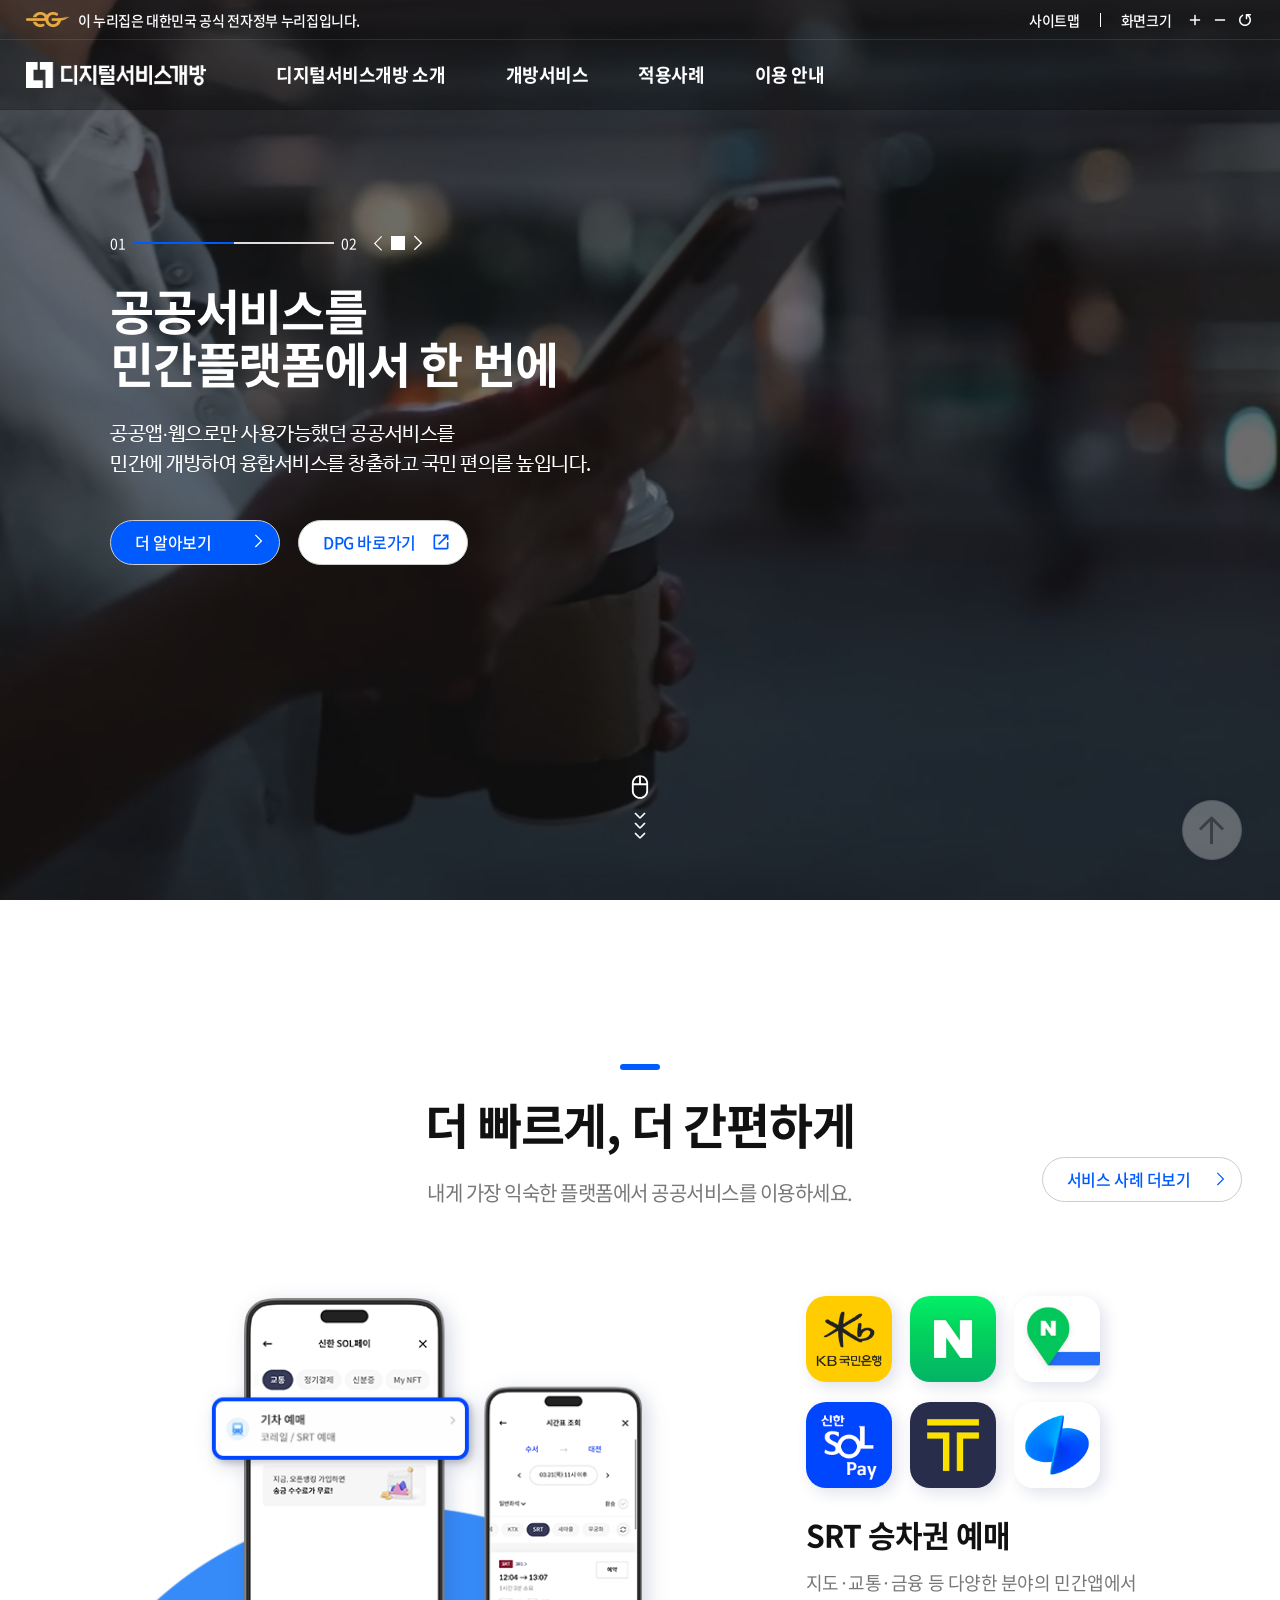
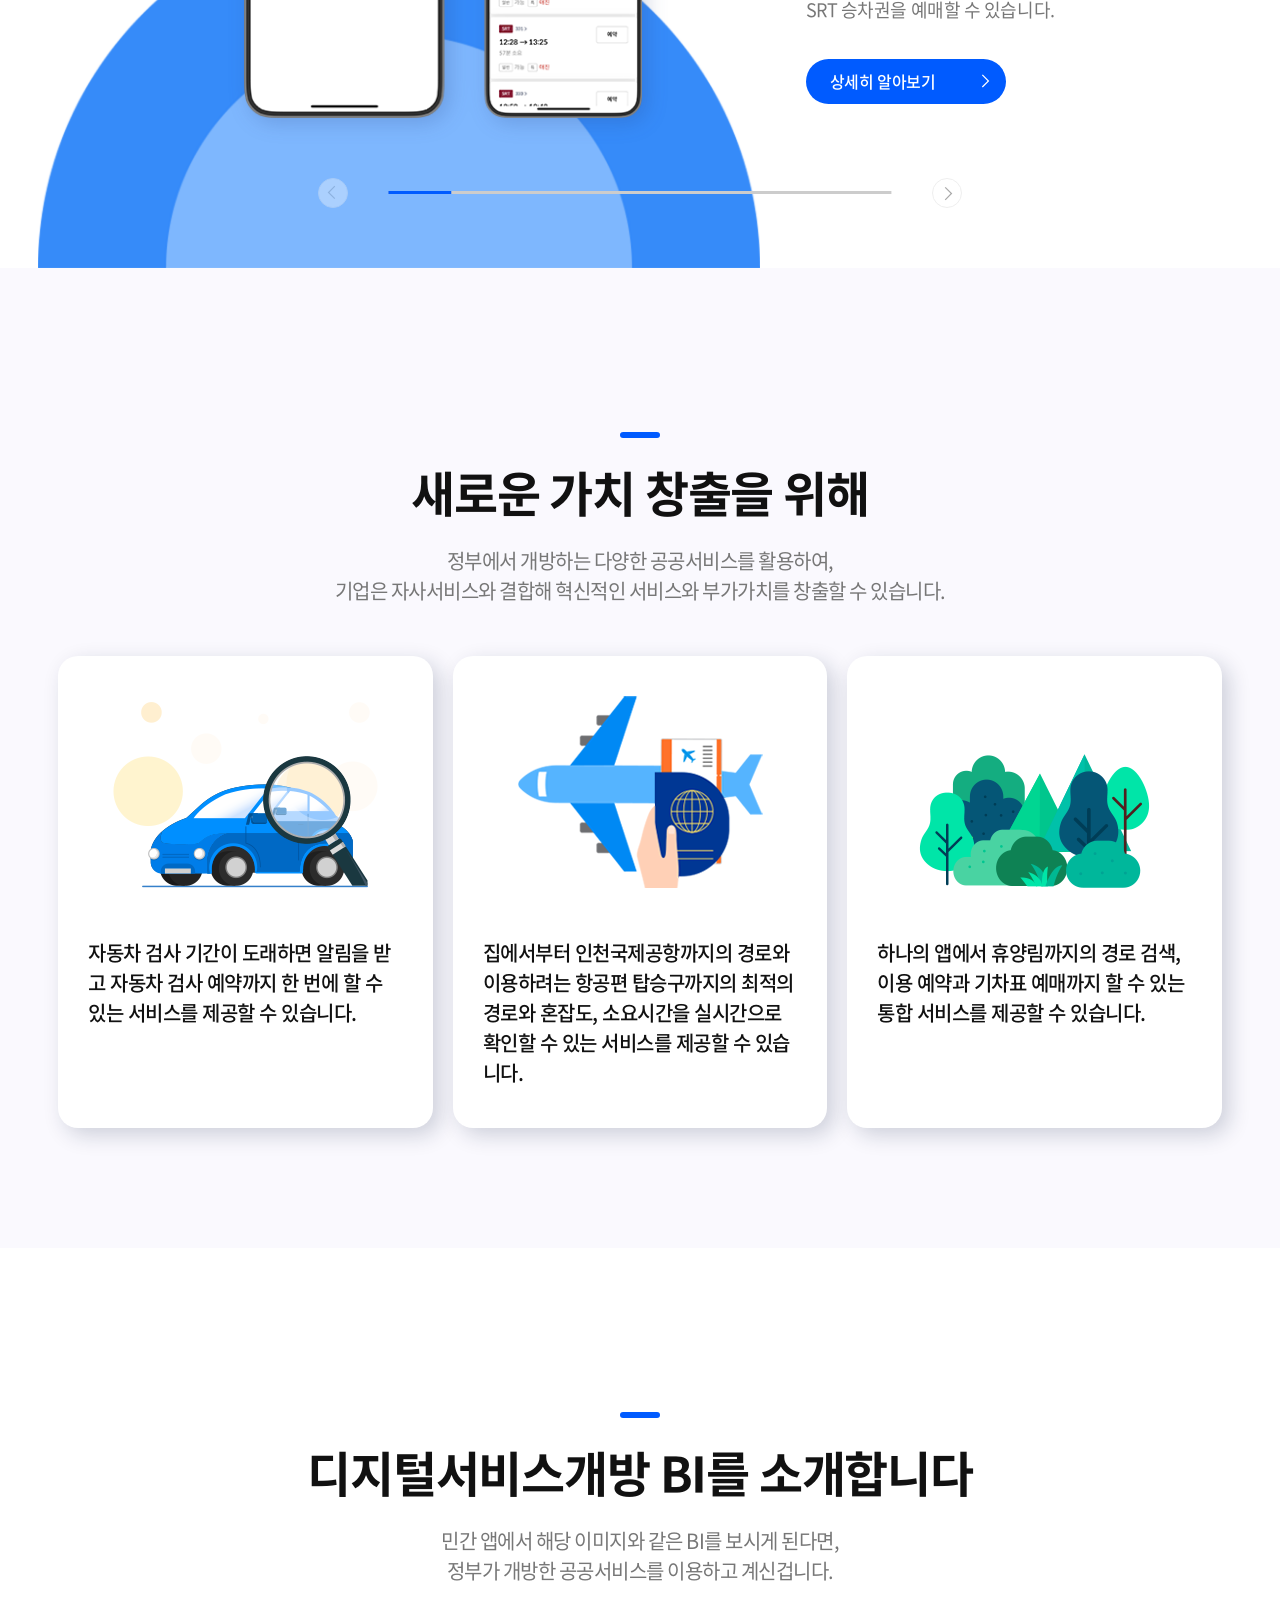
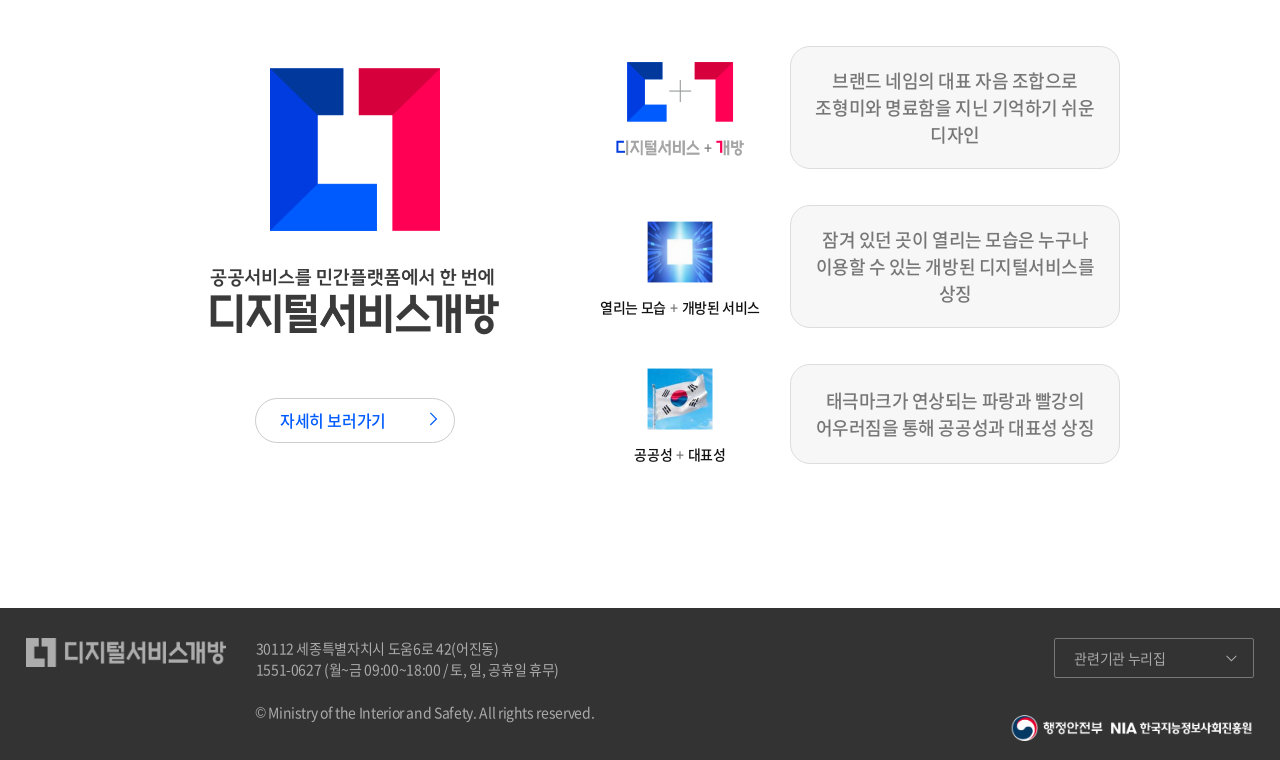
==== commit be33013c: "마크업 검사 후 전달 후" ====
--- a/public/html/00_대외홍보포털_메인.html
+++ b/public/html/00_대외홍보포털_메인.html
@@ -173,14 +173,14 @@
                                                     </div>
                                                 </div>
                                                 <h5>SRT 승차권 예매</h5>
-                                                <p>지도·교통·금융 등 다양한 분야의 민간앱에서 <br /> SRT 승차권을 예매할 수 있습니다.</p>
-                                                <!-- <a href="03_적용사례_서비스별 사례_SRT승차권 예매.html" target="_self" id="btn_to_srt_shsol" class="btn_action filled_brand link_in_white only_pc" title="SRT 승차권 예매 서비스 사례 소개 페이지로 이동">상세히 알아보기</a> -->
+                                                <p>지도·교통·금융 등 다양한 분야의 민간앱에서 <br> SRT 승차권을 예매할 수 있습니다.</p>
+                                                <a href="03_적용사례_서비스별 사례_SRT승차권 예매.html" target="_self" id="btn_to_srt_shsol" class="btn_action filled_brand link_in_white only_pc" title="SRT 승차권 예매 서비스 사례 소개 페이지로 이동">상세히 알아보기</a>
                                             </div>
                                             <div class="wrap_img">
                                                 <div class="img_wrap_box">
                                                     <img src="../img/main/app_shsol.png" alt="모바일 신한SOL페이 앱에서 기차 예매 메뉴를 클릭하여 SRT를 예약하는 과정의 화면 스크린샷 이미지입니다">
                                                 </div>
-                                                <!-- <a href="03_적용사례_서비스별 사례_SRT승차권 예매.html" target="_self" id="mo_btn_to_srt_shsol" class="btn_action filled_brand link_in_white only_mob" title="SRT 승차권 예매 서비스 사례 소개 페이지로 이동">상세히 알아보기</a> -->
+                                                <a href="03_적용사례_서비스별 사례_SRT승차권 예매.html" target="_self" id="mo_btn_to_srt_shsol" class="btn_action filled_brand link_in_white only_mob" title="SRT 승차권 예매 서비스 사례 소개 페이지로 이동">상세히 알아보기</a>
                                             </div>
                                         </article>
                                     </div>
@@ -209,14 +209,14 @@
                                                     </div>
                                                 </div>
                                                 <h5>자동차 검사 예약</h5>
-                                                <p>검사 기간 사전 알림, 가까운 검사소 예약은 물론 <br /> 검사 당일에는 위치 정보도 안내해 줍니다.</p>
-                                                <!-- <a href="03_적용사례_서비스별 사례_자동차 검사 예약.html" target="_self" id="btn_to_carcheck_toss" class="btn_action filled_brand link_in_white only_pc" title="자동차 검사 예약 서비스 사례 소개 페이지로 이동">상세히 알아보기</a> -->
+                                                <p>검사 기간 사전 알림, 가까운 검사소 예약은 물론 <br> 검사 당일에는 위치 정보도 안내해 줍니다.</p>
+                                                <a href="03_적용사례_서비스별 사례_자동차 검사 예약.html" target="_self" id="btn_to_carcheck_toss" class="btn_action filled_brand link_in_white only_pc" title="자동차 검사 예약 서비스 사례 소개 페이지로 이동">상세히 알아보기</a>
                                             </div>
                                             <div class="wrap_img">
                                                 <div class="img_wrap_box">
                                                     <img src="../img/main/app_toss.png" alt="모바일 토스앱에서 자동차검사 예약 메뉴를 검색해 선택하는 과정의 화면 스크린샷 이미지입니다">
                                                 </div>
-                                                <!-- <a href="03_적용사례_서비스별 사례_자동차 검사 예약.html" target="_self" id="mo_btn_to_carcheck_toss" class="btn_action filled_brand link_in_white only_mob" title="자동차 검사 예약 서비스 사례 소개 페이지로 이동">상세히 알아보기</a> -->
+                                                <a href="03_적용사례_서비스별 사례_자동차 검사 예약.html" target="_self" id="mo_btn_to_carcheck_toss" class="btn_action filled_brand link_in_white only_mob" title="자동차 검사 예약 서비스 사례 소개 페이지로 이동">상세히 알아보기</a>
                                             </div>
                                         </article>
                                     </div>
@@ -239,14 +239,14 @@
                                                     </div>
                                                 </div>
                                                 <h5>국립수목원 예약</h5>
-                                                <p>수목원에 대한 리뷰나 요금 정보 등을 알아본 후 <br /> 즉시 예약이 가능합니다.</p>
-                                                <!-- <a href="03_적용사례_서비스별 사례_국립수목원 예약.html" target="_self" id="btn_to_ntArbor_naverbook" class="btn_action filled_brand link_in_white only_pc" title="국립수목원 예약 서비스 사례 소개 페이지로 이동">상세히 알아보기</a> -->
+                                                <p>수목원에 대한 리뷰나 요금 정보 등을 알아본 후 <br> 즉시 예약이 가능합니다.</p>
+                                                <a href="03_적용사례_서비스별 사례_국립수목원 예약.html" target="_self" id="btn_to_ntArbor_naverbook" class="btn_action filled_brand link_in_white only_pc" title="국립수목원 예약 서비스 사례 소개 페이지로 이동">상세히 알아보기</a>
                                             </div>
                                             <div class="wrap_img">
                                                 <div class="img_wrap_box">
                                                     <img src="../img/main/app_naverBook.png" alt="모바일 네이버 지도앱에서 여행 경로를 검색하여, 국립수목원 이용을 예약하는 과정의 화면 스크린샷 이미지입니다">
                                                 </div>
-                                                <!-- <a href="03_적용사례_서비스별 사례_국립수목원 예약.html" target="_self" id="mo_btn_to_ntArbor_naverbook" class="btn_action filled_brand link_in_white only_mob" title="국립수목원 예약 서비스 사례 소개 페이지로 이동">상세히 알아보기</a> -->
+                                                <a href="03_적용사례_서비스별 사례_국립수목원 예약.html" target="_self" id="mo_btn_to_ntArbor_naverbook" class="btn_action filled_brand link_in_white only_mob" title="국립수목원 예약 서비스 사례 소개 페이지로 이동">상세히 알아보기</a>
                                             </div>
                                         </article>
                                     </div>
@@ -263,14 +263,14 @@
                                                     </div>
                                                 </div>
                                                 <h5>세종·백두대간수목원 예약</h5>
-                                                <p>수목원 입장은 물론 다양한 교육, 해설, 숙박<br /> 프로그램도 바로 예약할 수 있습니다.</p>
-                                                <!-- <a href="03_적용사례_서비스별 사례_세종·백두대간 수목원 예약.html" target="_self" id="btn_to_sjbdarboretum_kbpay" class="btn_action filled_brand link_in_white only_pc" title="세종·백두대간 수목원 예약 서비스 사례 소개 페이지로 이동">상세히 알아보기</a> -->
+                                                <p>수목원 입장은 물론 다양한 교육, 해설, 숙박<br> 프로그램도 바로 예약할 수 있습니다.</p>
+                                                <a href="03_적용사례_서비스별 사례_세종·백두대간 수목원 예약.html" target="_self" id="btn_to_sjbdarboretum_kbpay" class="btn_action filled_brand link_in_white only_pc" title="세종·백두대간 수목원 예약 서비스 사례 소개 페이지로 이동">상세히 알아보기</a>
                                             </div>
                                             <div class="wrap_img">
                                                 <div class="img_wrap_box">
                                                     <img src="../img/main/app_kbpay.png" alt="모바일 KB Pay 앱에서 국립수목원 예약 메뉴를 검색해 국립 백두대간 수목원 이용을 예약하는 과정의 화면 스크린샷 이미지입니다">
                                                 </div>
-                                                <!-- <a href="03_적용사례_서비스별 사례_세종·백두대간 수목원 예약.html" target="_self" id="mo_btn_to_sjbdarboretum_kbpay" class="btn_action filled_brand link_in_white only_mob" title="세종·백두대간 수목원 예약 서비스 사례 소개 페이지로 이동">상세히 알아보기</a> -->
+                                                <a href="03_적용사례_서비스별 사례_세종·백두대간 수목원 예약.html" target="_self" id="mo_btn_to_sjbdarboretum_kbpay" class="btn_action filled_brand link_in_white only_mob" title="세종·백두대간 수목원 예약 서비스 사례 소개 페이지로 이동">상세히 알아보기</a>
                                             </div>
                                         </article>
                                     </div>
@@ -285,15 +285,15 @@
                                                 </div>
                                                 <h5>인천국제공항 지도 서비스</h5>
                                                 <p>인천공항까지뿐 아니라
-                                                    이용 항공편의 탑승구까지 <br class="block_1024" />
+                                                    이용 항공편의 탑승구까지 <br class="block_1024">
                                                     최적의 경로와 소요시간을 알려줍니다.</p>
-                                                <!-- <a href="03_적용사례_서비스별 사례_인천공항 지도 서비스.html" target="_self" id="btn_to_hta_kbstarbanking" class="btn_action filled_brand link_in_white only_pc" title="인천공항 지도 서비스 서비스 사례 소개 페이지로 이동">상세히 알아보기</a> -->
+                                                <a href="03_적용사례_서비스별 사례_인천공항 지도 서비스.html" target="_self" class="btn_action filled_brand link_in_white only_pc" title="인천공항 지도 서비스 서비스 사례 소개 페이지로 이동">상세히 알아보기</a>
                                             </div>
                                             <div class="wrap_img">
                                                 <div class="img_wrap_box">
                                                     <img src="../img/main/app_starbank_airport.png" alt="모바일 KB스타뱅킹 앱에서 패스트 인천공항 메뉴를 검색해 출발지부터 비행기 탑승구까지 가는 경로와 시간을 검색하는 과정의 화면 스크린샷 이미지입니다">
                                                 </div>
-                                                <!-- <a href="03_적용사례_서비스별 사례_인천공항 지도 서비스.html" target="_self" id="mo_btn_to_hta_kbstarbanking" class="btn_action filled_brand link_in_white only_mob" title="인천공항 지도 서비스 서비스 사례 소개 페이지로 이동">상세히 알아보기</a> -->
+                                                <a href="03_적용사례_서비스별 사례_인천공항 지도 서비스.html" target="_self" class="btn_action filled_brand link_in_white only_mob" title="인천공항 지도 서비스 서비스 사례 소개 페이지로 이동">상세히 알아보기</a>
                                             </div>
                                         </article>
                                     </div>
@@ -322,14 +322,14 @@
                                                     </div>
                                                 </div>
                                                 <h5>KTX 승차권 예매</h5>
-                                                <p>지도·교통·금융 등 다양한 분야의 민간앱에서 <br /> KTX 승차권을 예매할 수 있습니다.</p>
-                                                <!-- <a href="03_적용사례_서비스별 사례_KTX승차권 예매.html" target="_self" id="btn_to_hta_kbstarbanking" class="btn_action filled_brand link_in_white only_pc" title="한국철도공사 승차권 예매 서비스 사례 소개 페이지로 이동">상세히 알아보기</a> -->
+                                                <p>지도·교통·금융 등 다양한 분야의 민간앱에서 <br> KTX 승차권을 예매할 수 있습니다.</p>
+                                                <a href="03_적용사례_서비스별 사례_KTX승차권 예매.html" target="_self" id="btn_to_hta_kbstarbanking" class="btn_action filled_brand link_in_white only_pc" title="한국철도공사 승차권 예매 서비스 사례 소개 페이지로 이동">상세히 알아보기</a>
                                             </div>
                                             <div class="wrap_img">
                                                 <div class="img_wrap_box">
                                                     <img src="../img/main/app_kakaot.png" alt="모바일 카카오 T 앱에서 코레일의 기차표 예매를 할 수 있는 메뉴의 스크린샷 이미지입니다">
                                                 </div>
-                                                <!-- <a href="03_적용사례_서비스별 사례_KTX승차권 예매.html" target="_self" id="mo_btn_to_hta_kbstarbanking" class="btn_action filled_brand link_in_white only_mob" title="한국철도공사 승차권 예매 서비스 사례 소개 페이지로 이동">상세히 알아보기</a> -->
+                                                <a href="03_적용사례_서비스별 사례_KTX승차권 예매.html" target="_self" id="mo_btn_to_hta_kbstarbanking" class="btn_action filled_brand link_in_white only_mob" title="한국철도공사 승차권 예매 서비스 사례 소개 페이지로 이동">상세히 알아보기</a>
                                             </div>
                                         </article>
                                     </div>
@@ -344,15 +344,15 @@
                                                 </div>
                                                 <h5>국립자연휴양림 예약</h5>
                                                 <p>전국 국립자연휴양림의 시설정보,
-                                                    예약현황 등을 <br />한 눈에 비교하고
+                                                    예약현황 등을 <br>한 눈에 비교하고
                                                     바로 예약할 수 있습니다.</p>
-                                                <!-- <a href="03_적용사례_서비스별 사례_휴양림 예약.html" target="_self" id="btn_to_forest_kbstarbanking" class="btn_action filled_brand link_in_white only_pc" title="휴양림 예약 서비스 사례 소개 페이지로 이동">상세히 알아보기</a> -->
+                                                <a href="03_적용사례_서비스별 사례_휴양림 예약.html" target="_self" id="btn_to_forest_kbstarbanking" class="btn_action filled_brand link_in_white only_pc" title="휴양림 예약 서비스 사례 소개 페이지로 이동">상세히 알아보기</a>
                                             </div>
                                             <div class="wrap_img">
                                                 <div class="img_wrap_box">
                                                     <img src="../img/main/app_starbank_forest.png" alt="모바일 KB스타뱅킹 앱에서 휴양림 예약 메뉴를 검색해 휴양림 이용을 예약하는 과정의 화면 스크린샷 이미지입니다">
                                                 </div>
-                                                <!-- <a href="03_적용사례_서비스별 사례_휴양림 예약.html" target="_self" id="mo_btn_to_forest_kbstarbanking" class="btn_action filled_brand link_in_white only_mob" title="휴양림 예약 서비스 사례 소개 페이지로 이동">상세히 알아보기</a> -->
+                                                <a href="03_적용사례_서비스별 사례_휴양림 예약.html" target="_self" id="mo_btn_to_forest_kbstarbanking" class="btn_action filled_brand link_in_white only_mob" title="휴양림 예약 서비스 사례 소개 페이지로 이동">상세히 알아보기</a>
                                             </div>
                                         </article>
                                     </div>
@@ -367,15 +367,15 @@
                                                 </div>
                                                 <h5>문화누리카드 이용</h5>
                                                 <p>문화 예술과 여행, 체육의 다양한 분야에서
-                                                    <br /> 간편하게 문화누리카드를 사용할 수 있습니다.
+                                                    <br> 간편하게 문화누리카드를 사용할 수 있습니다.
                                                 </p>
-                                                <!-- <a href="03_적용사례_서비스별 사례_문화누리카드이용.html" target="_self" id="btn_to_mnuriApi_naverPay" class="btn_action filled_brand link_in_white only_pc" title="문화누리카드 이용 서비스 사례 소개 페이지로 이동">상세히 알아보기</a> -->
+                                                <a href="03_적용사례_서비스별 사례_문화누리카드이용.html" target="_self" id="btn_to_mnuriApi_naverPay" class="btn_action filled_brand link_in_white only_pc" title="문화누리카드 이용 서비스 사례 소개 페이지로 이동">상세히 알아보기</a>
                                             </div>
                                             <div class="wrap_img">
                                                 <div class="img_wrap_box">
                                                     <img src="../img/main/app_naverPay.png" alt="네이버 페이 앱에 문화누리카드를 등록하여 현장결제 때 문화누리카드로 결제하는 화면 스크린샷 이미지입니다">
                                                 </div>
-                                                <!-- <a href="03_적용사례_서비스별 사례_문화누리카드이용.html" target="_self" id="mo_btn_to_mnuriApi_naverPay" class="btn_action filled_brand link_in_white only_mob" title="문화누리카드 이용 서비스 사례 소개 페이지로 이동">상세히 알아보기</a> -->
+                                                <a href="03_적용사례_서비스별 사례_문화누리카드이용.html" target="_self" id="mo_btn_to_mnuriApi_naverPay" class="btn_action filled_brand link_in_white only_mob" title="문화누리카드 이용 서비스 사례 소개 페이지로 이동">상세히 알아보기</a>
                                             </div>
                                         </article>
                                     </div>
@@ -384,10 +384,10 @@
 
                                 <!-- 스와이퍼 컨트롤러 -->
                                 <button type="button" class="swiper-button-prev" title="슬라이드 이전 보기"></button>
-                                <button type="button" class="swiper-button-next" title="슬라이드 다음 보기"></button>
-                            </div>
-
-                        </div>
+                                <button type="button" class="swiper-button-next" title="슬라이드 다음 보기"></button>                            
+                            </div>
+                        </div>
+                    </div>
                 </section>
                 <!-- 서비스 적용 예시 소개 화면 -->
                 <section id="section_example" class="section_example">
@@ -425,7 +425,7 @@
                     <div class="inner" data-aos="fade-up">
                         <div class="wrap_section_title">
                             <div class="wrap_title_text">
-                                <h4>디지털서비스개방 <br class="only_mob" /> BI를 소개합니다</h4>
+                                <h4>디지털서비스개방 <br class="only_mob"> BI를 소개합니다</h4>
                                 <p>민간 앱에서 해당 이미지와 같은 BI를 보시게 된다면,<br> 정부가 개방한 공공서비스를 이용하고 계신겁니다.</p>
                             </div>
                         </div>
@@ -453,7 +453,7 @@
                                             <img src="../img/main/bi_intro_01_2.png" alt="디지털서비스개방의 ㄱ을 강조한 이미지">
                                         </div>
                                     </div>
-                                    <p>브랜드 네임의 대표 자음 조합으로<br />조형미와 명료함을 지닌 기억하기 쉬운 디자인</p>
+                                    <p>브랜드 네임의 대표 자음 조합으로<br>조형미와 명료함을 지닌 기억하기 쉬운 디자인</p>
                                 </div>
                                 <div>
                                     <div>
@@ -466,7 +466,7 @@
                                             <p>개방된 서비스</p>
                                         </div>
                                     </div>
-                                    <p>잠겨 있던 곳이 열리는 모습은 누구나<br />이용할 수 있는 개방된 디지털서비스를 상징</p>
+                                    <p>잠겨 있던 곳이 열리는 모습은 누구나<br>이용할 수 있는 개방된 디지털서비스를 상징</p>
                                 </div>
                                 <div>
                                     <div>
@@ -479,7 +479,7 @@
                                             <p>대표성</p>
                                         </div>
                                     </div>
-                                    <p>태극마크가 연상되는 파랑과 빨강의<br />어우러짐을 통해 공공성과 대표성 상징</p>
+                                    <p>태극마크가 연상되는 파랑과 빨강의<br>어우러짐을 통해 공공성과 대표성 상징</p>
                                 </div>
                             </div>
                             <div class="wrap_btn only_mob">
@@ -617,7 +617,7 @@
         */
 
         /* 서비스 사례(더 빠르게, 더 간편하게) 소개 슬라이드 */
-        var mainConSwiper01 = new Swiper(".section_app .swiper", {
+        var mainConSwiper01 = new Swiper(".section_app .swiper_main_contents01", {
             spaceBetween: 0,
             slidesPerView: 1,
             initialSlide: 0, // 첫 번째 슬라이드를 초기 슬라이드로 설정
--- a/public/css/main.css
+++ b/public/css/main.css
@@ -752,7 +752,9 @@
   opacity: 0.5;
 }
 .section_app .wrap_section_contents .swiper_main_contents01 {
+  width: 100%;
   height: 100%;
+  max-width: 1420px;
   overflow: hidden;
 }
 .section_app .wrap_section_contents .swiper_main_contents01 .swiper-slide article {
@@ -790,7 +792,7 @@
       -ms-flex-order: 2;
           order: 2;
   width: 40rem;
-  padding-top: 10.6rem;
+  padding-top: 7.6rem;
   margin-left: 10rem;
 }
 .section_app .wrap_section_contents .swiper_main_contents01 .swiper-slide article .wrap_txt .logo_group {
@@ -1799,7 +1801,6 @@
   .section_app .wrap_section_contents .swiper_main_contents01 {
     width: 100%;
     height: 100%;
-    position: relative;
     overflow: hidden;
   }
   .section_app .wrap_section_contents .swiper_main_contents01 .swiper-slide {
